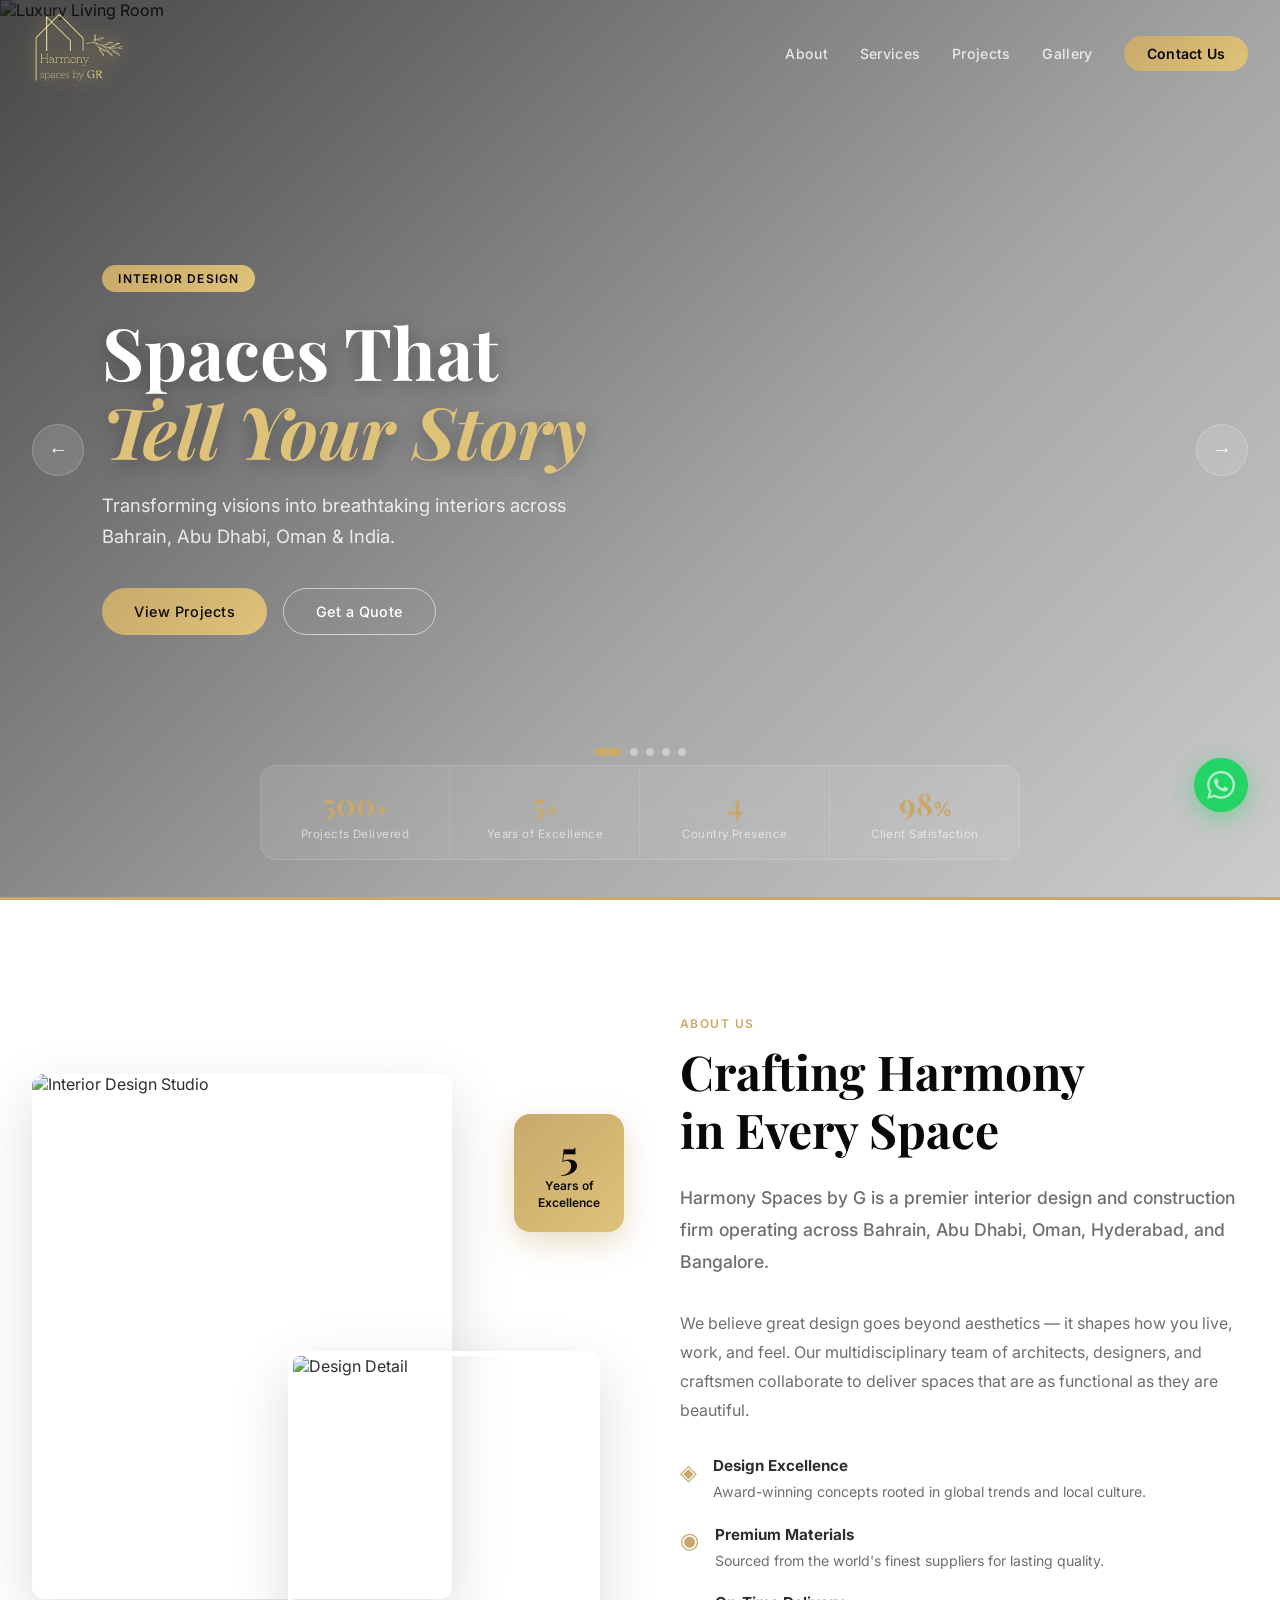
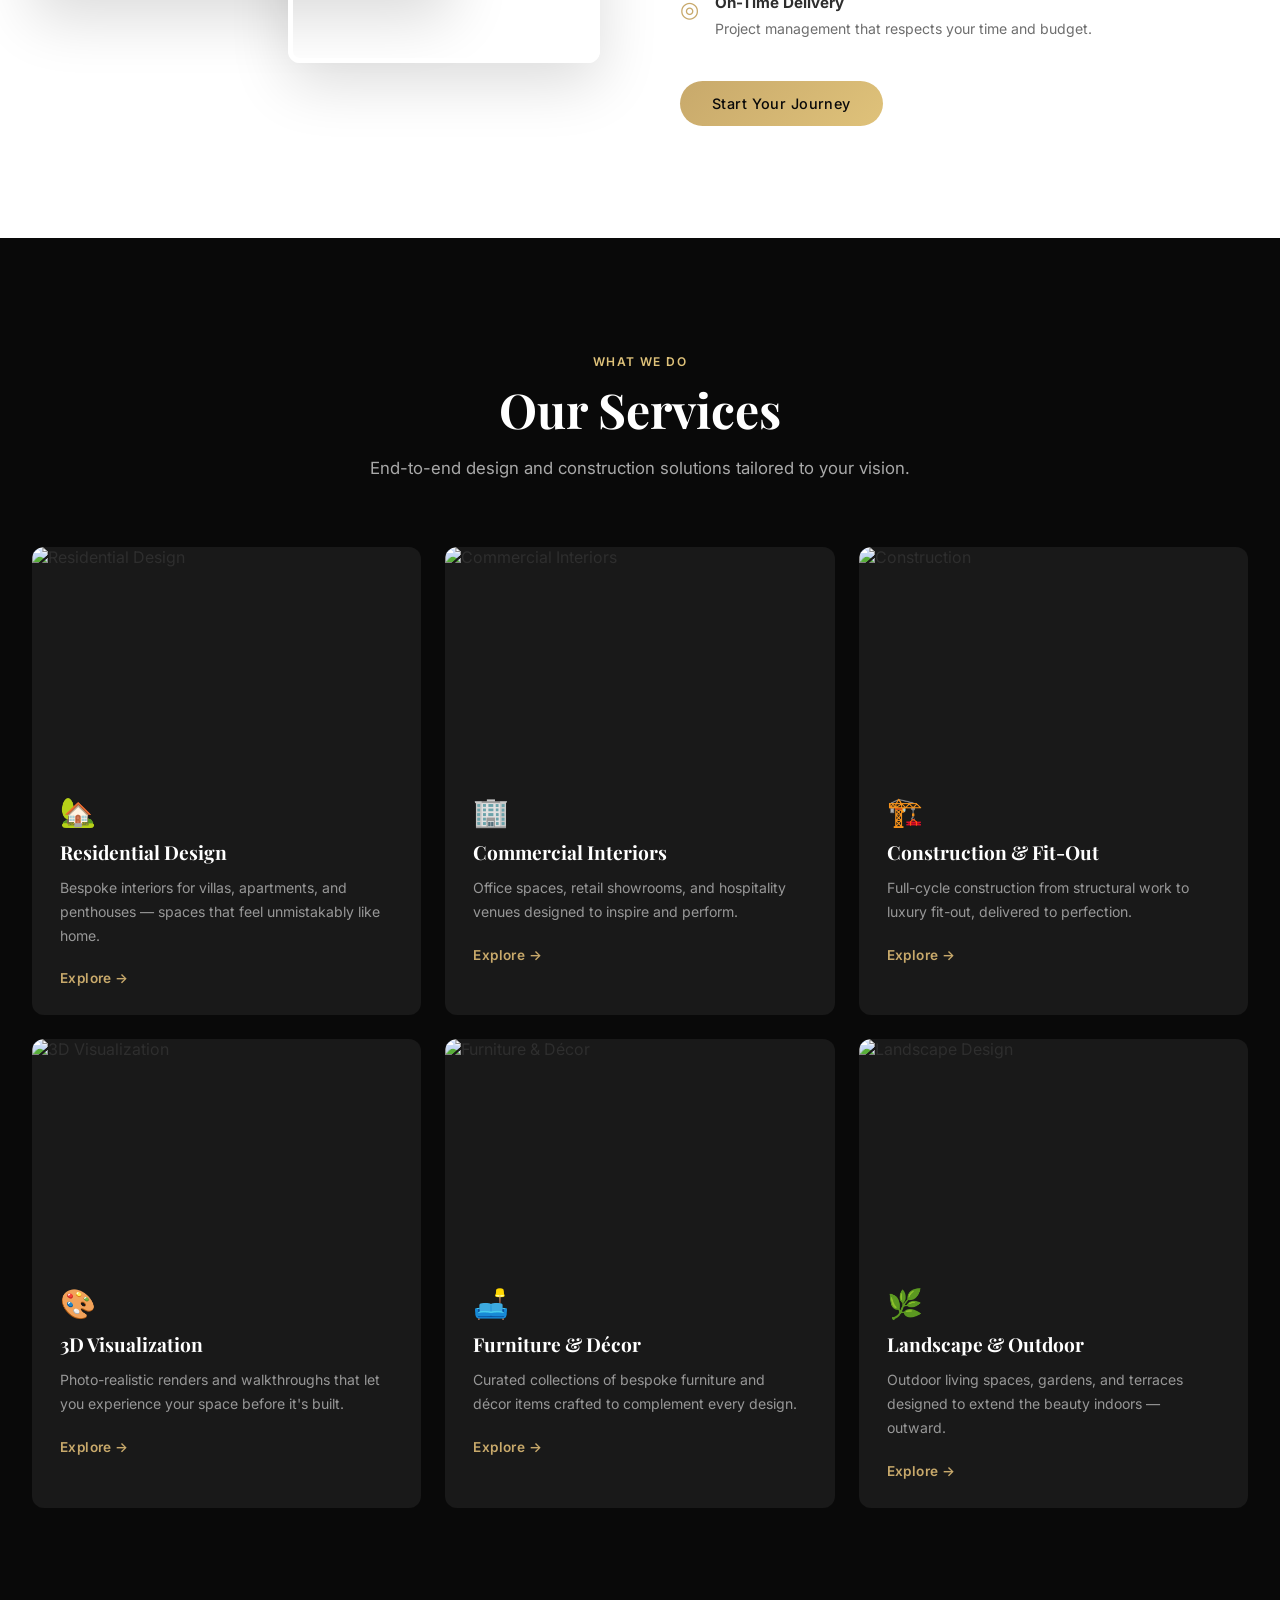
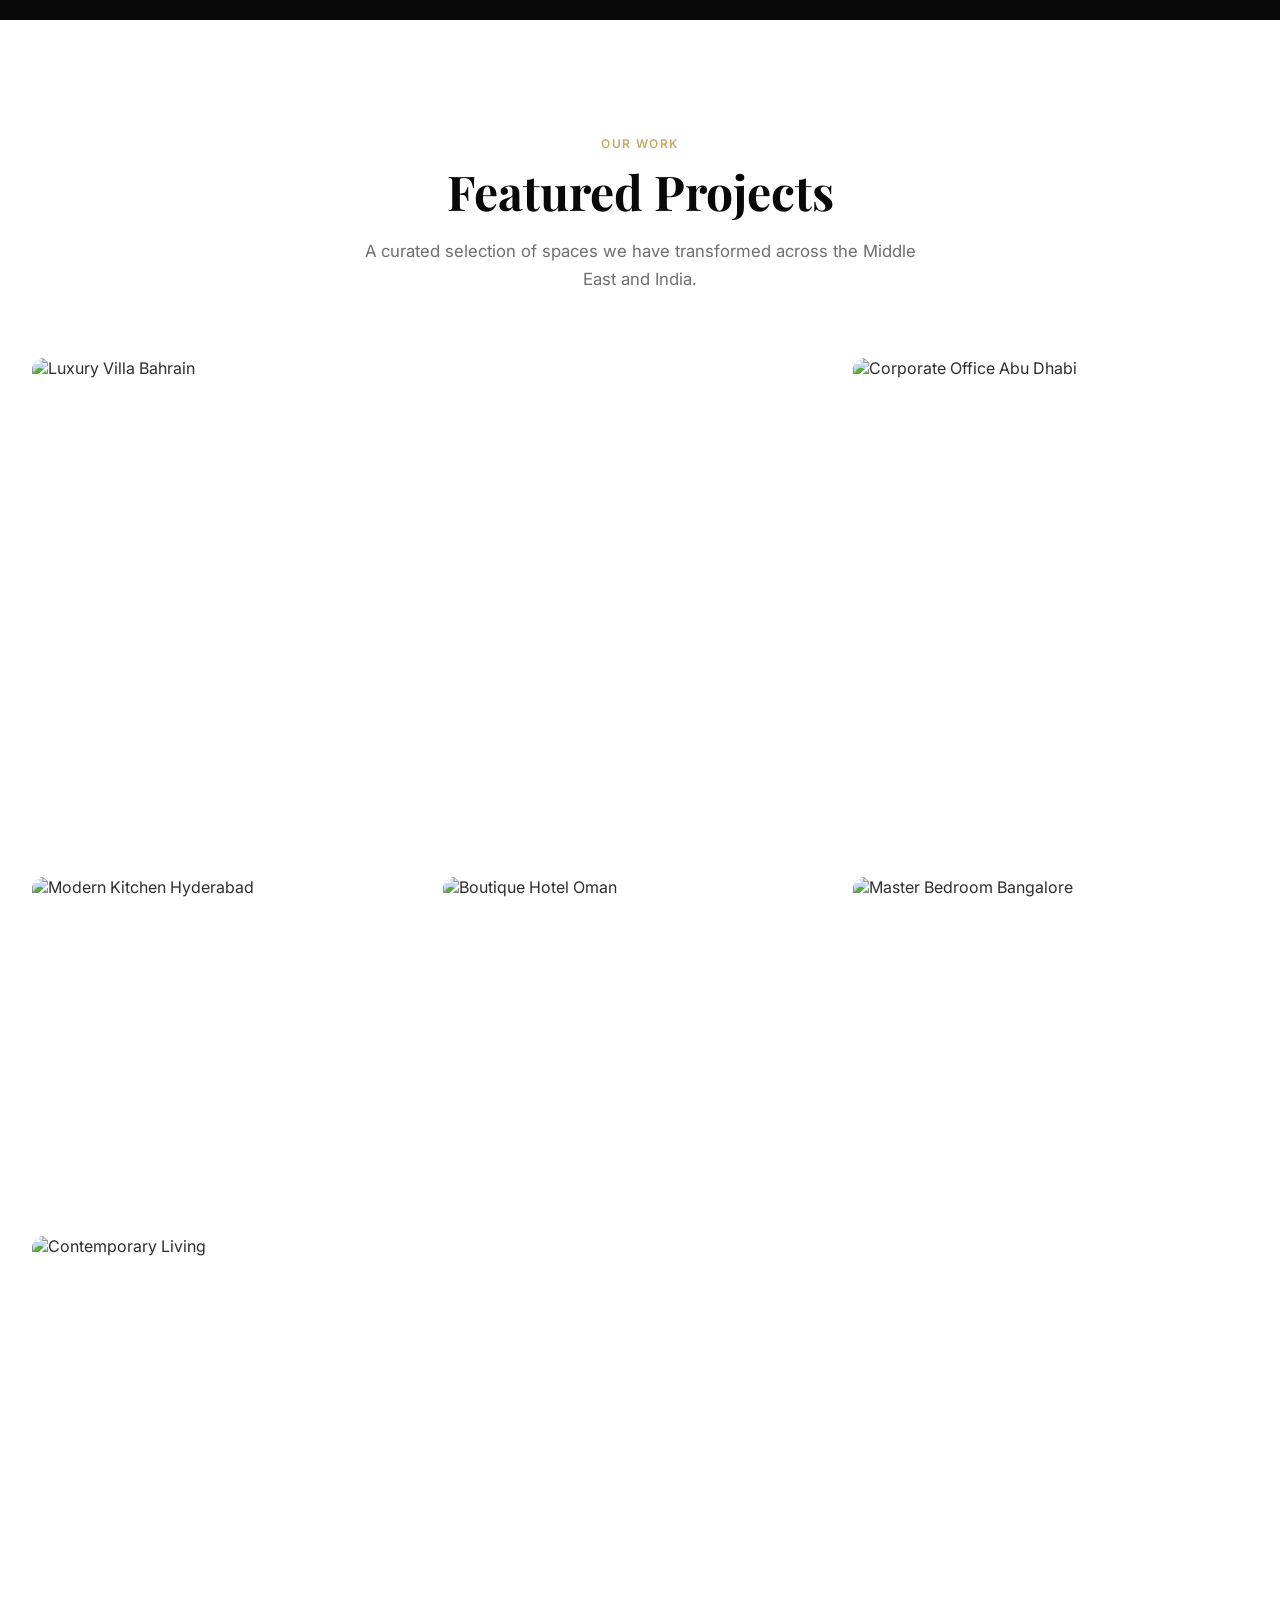
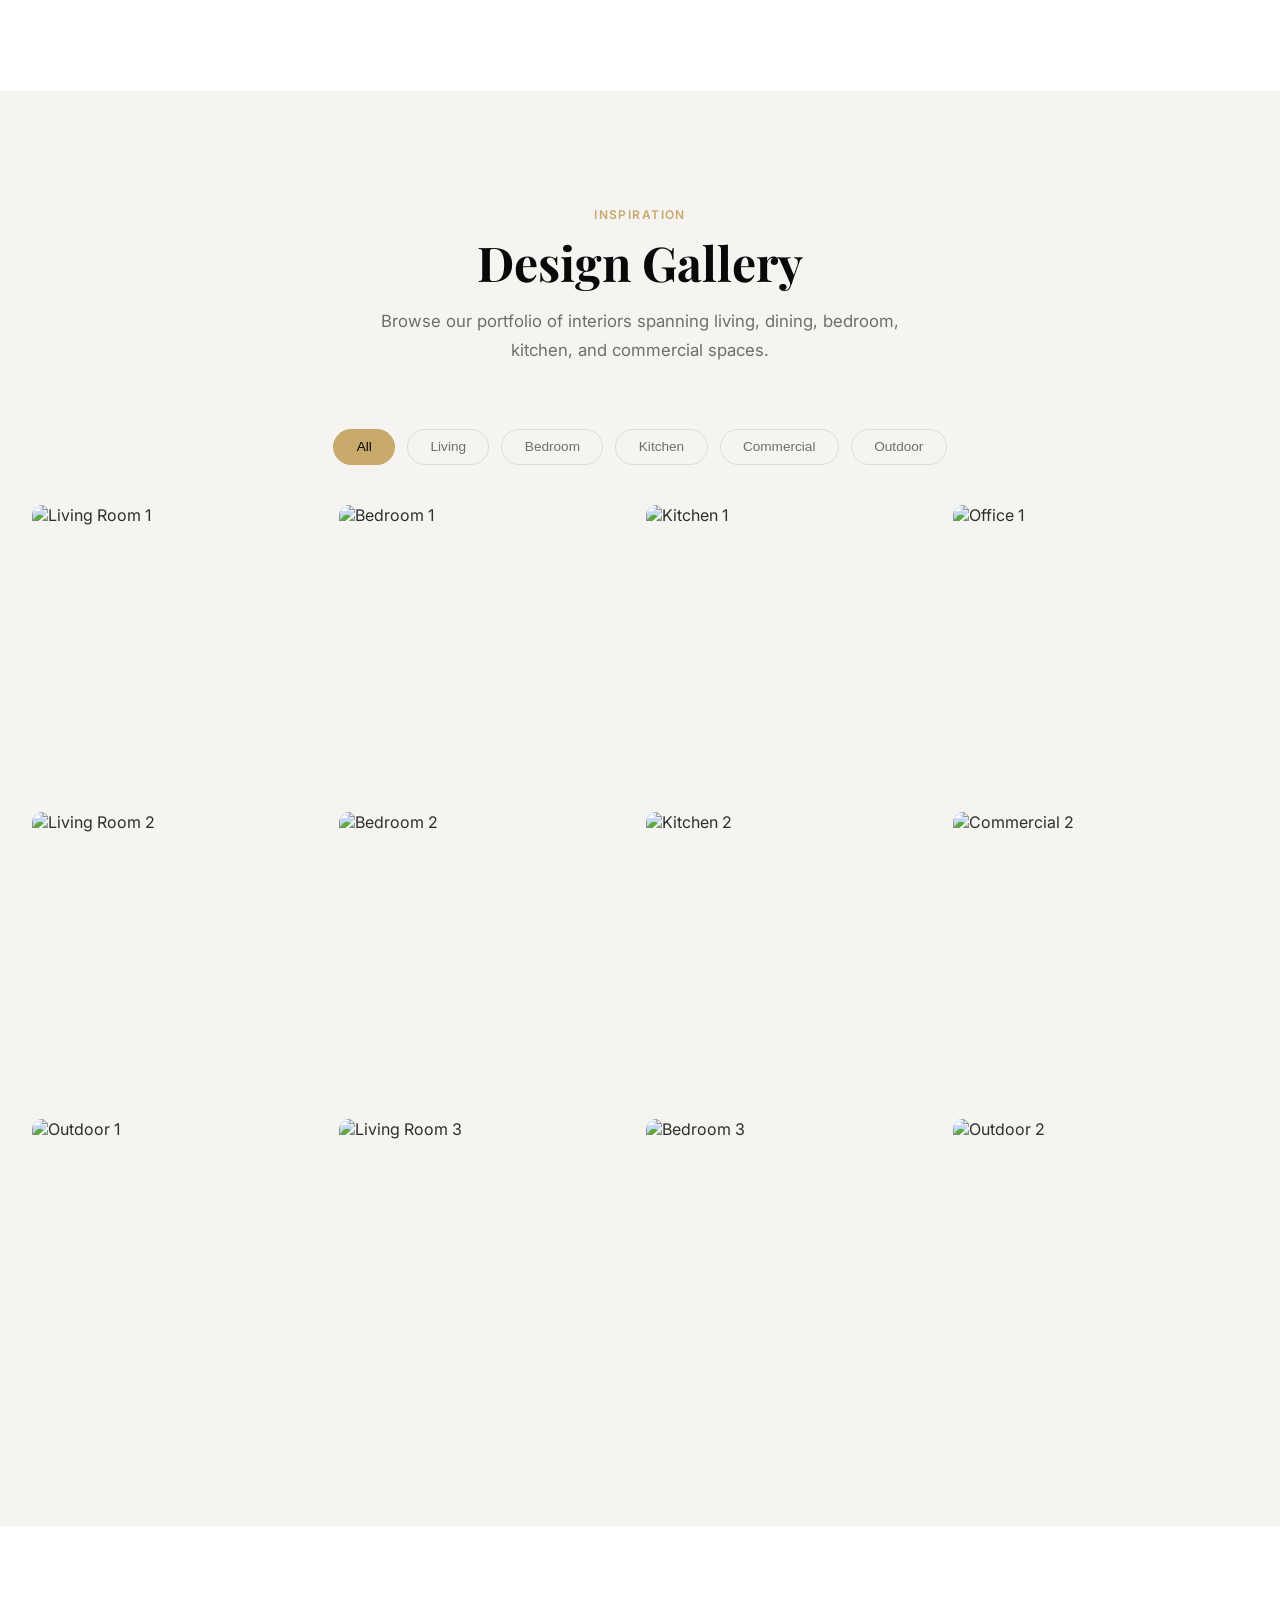
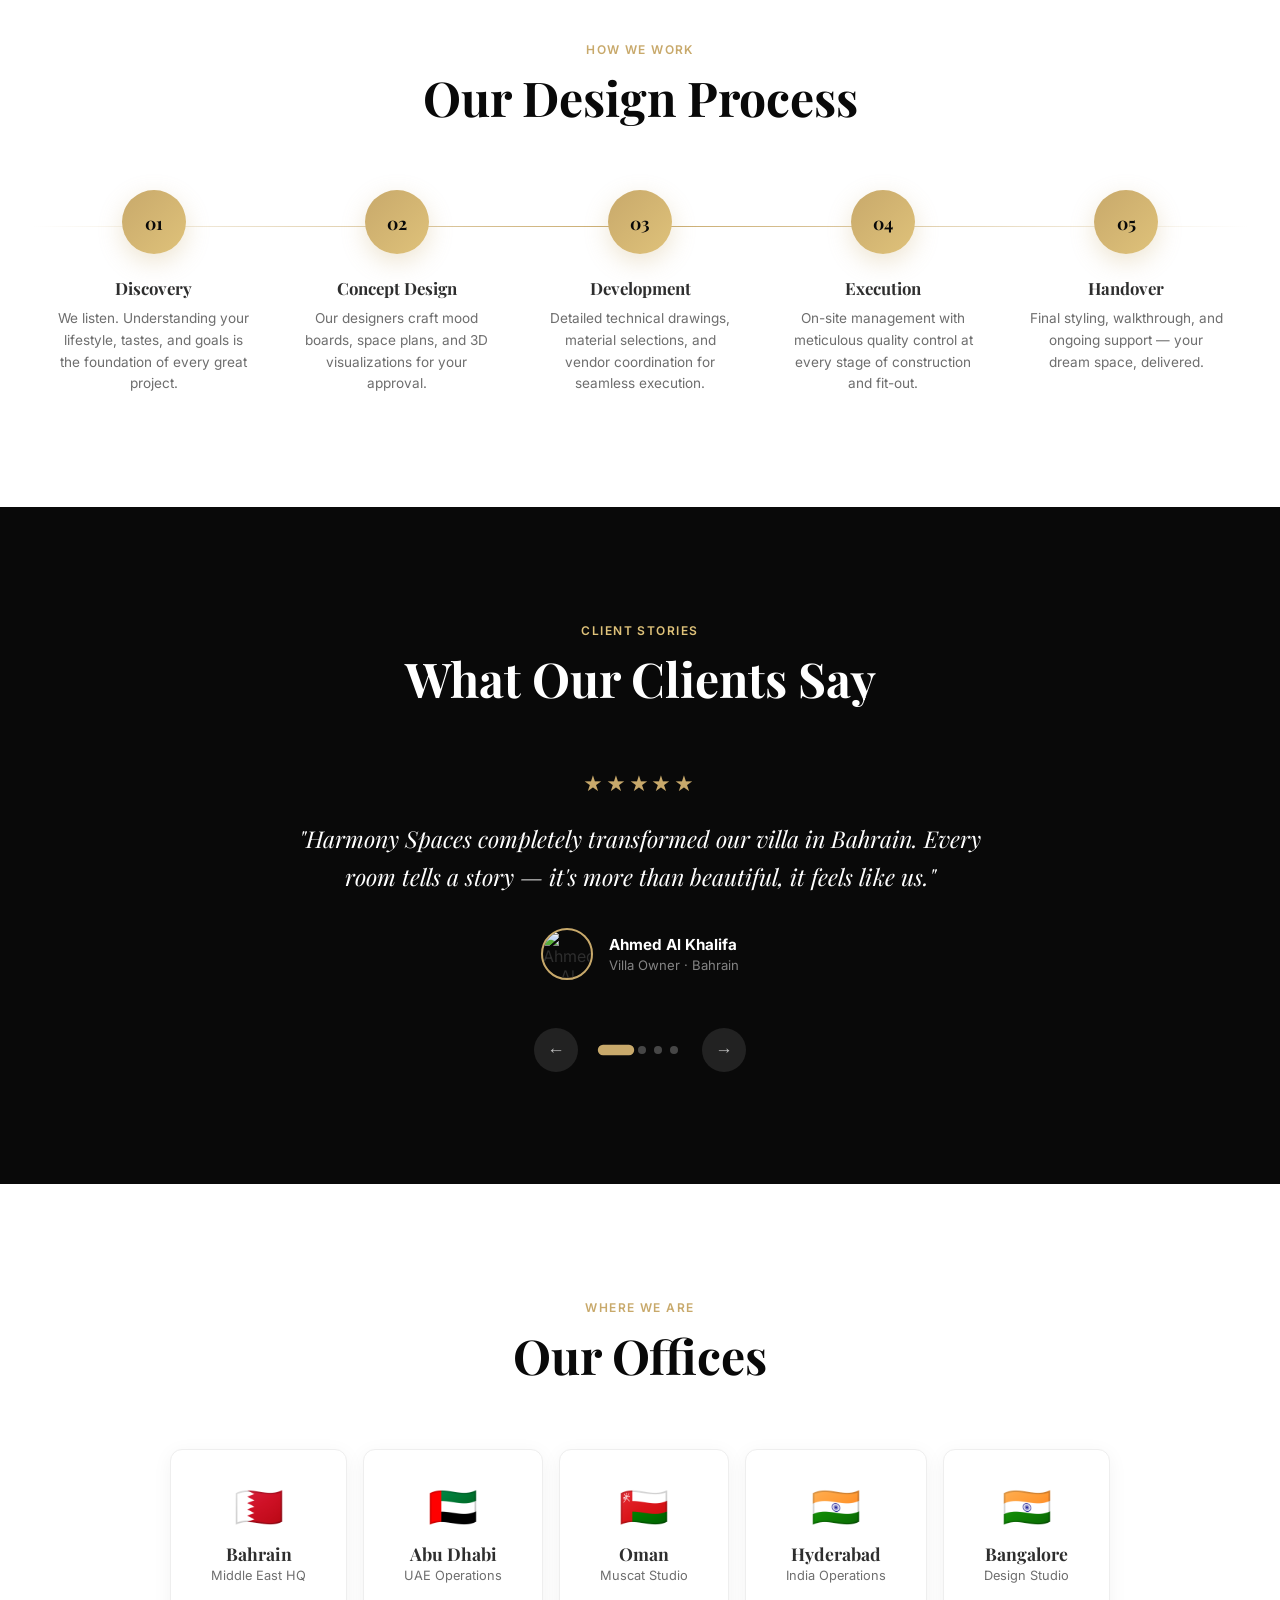
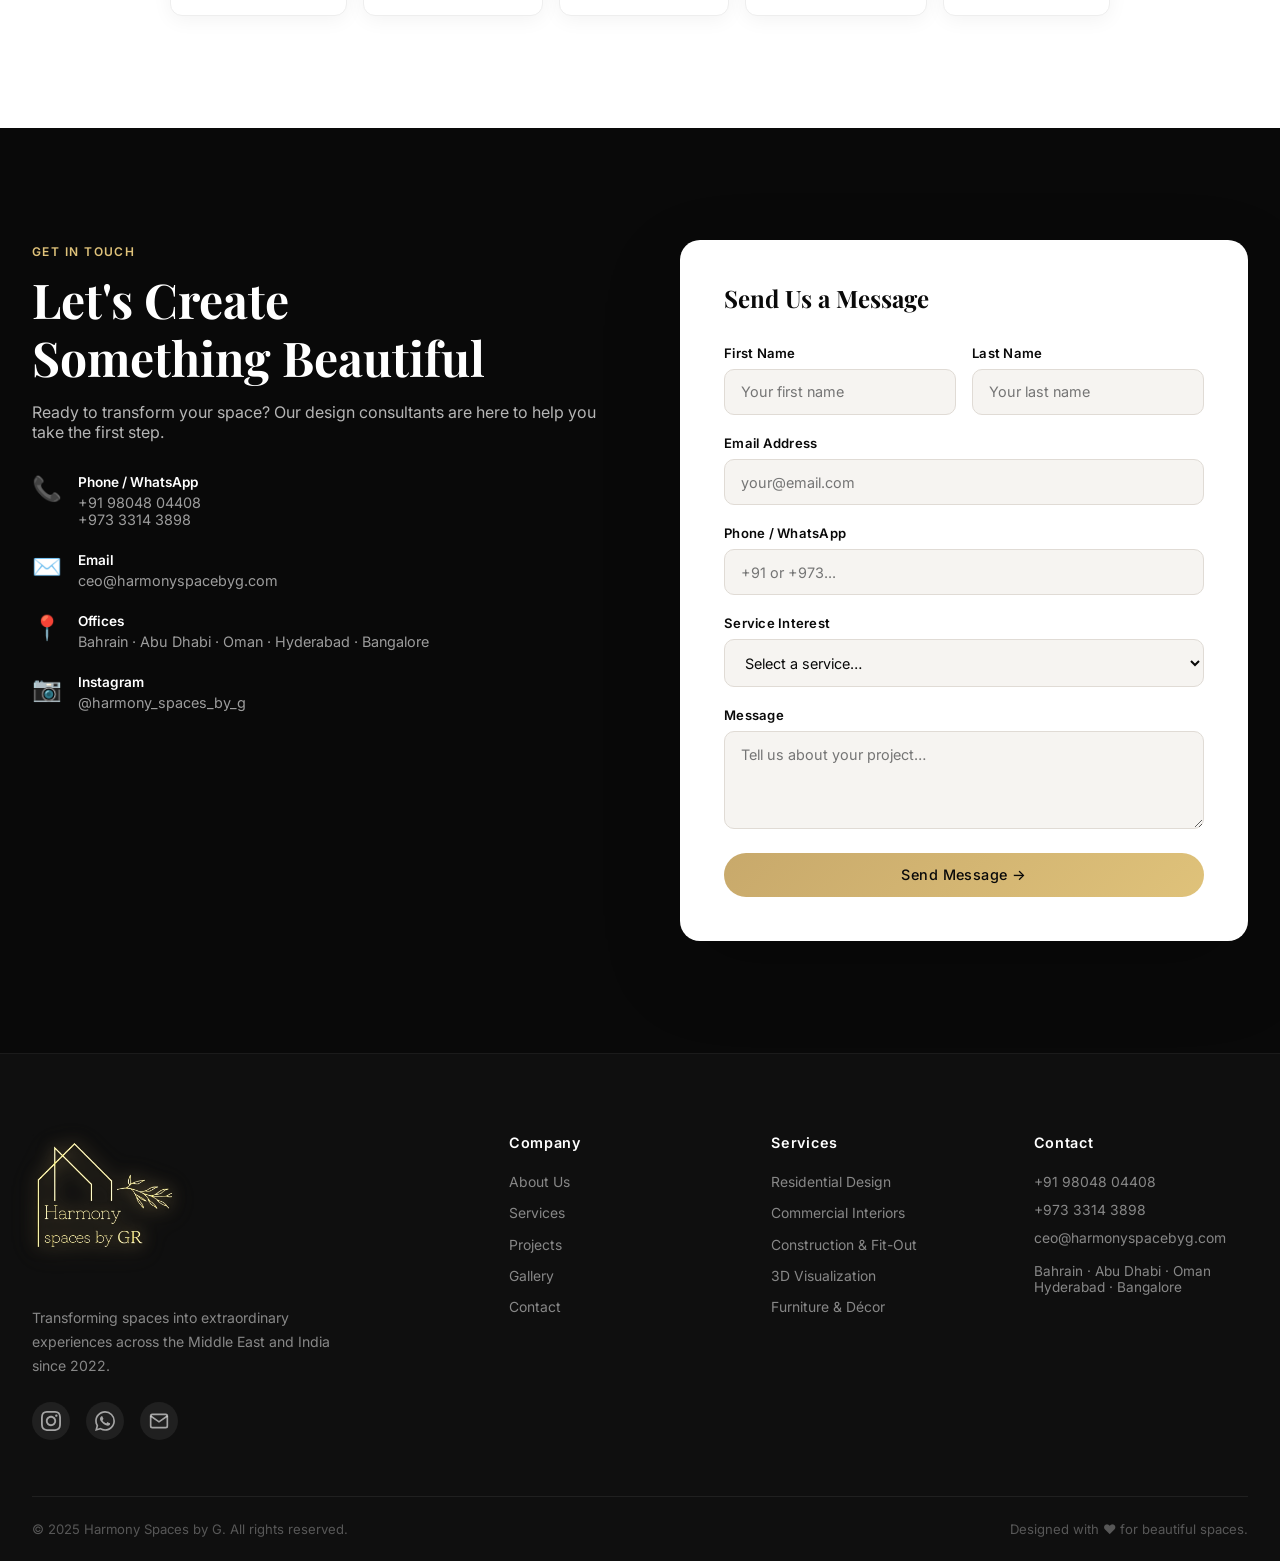
==== index.html @ 171eb40d "Initial release — Harmony Spaces by G website - Multi-page site: index, about, services, projects, g" ====
<!DOCTYPE html>
<html lang="en">
<head>
  <meta charset="UTF-8" />
  <meta name="viewport" content="width=device-width, initial-scale=1.0" />
  <title>Harmony Spaces by G — Interior Design & Construction</title>
  <link rel="icon" type="image/svg+xml" href="favicon.svg" />
  <link rel="preconnect" href="https://fonts.googleapis.com" />
  <link href="https://fonts.googleapis.com/css2?family=Playfair+Display:ital,wght@0,400;0,600;0,700;1,400&family=Inter:wght@300;400;500;600&display=swap" rel="stylesheet" />
  <link rel="stylesheet" href="style.css" />
</head>
<body>

  <!-- ── NAVIGATION ── -->
  <nav id="navbar">
    <div class="nav-inner">
      <a href="index.html" class="logo">
        <img src="logo1_nobg.png" alt="Harmony Spaces by G" class="logo-img" onerror="this.style.display='none';this.nextElementSibling.style.display='flex'" />
        <span class="logo-fallback" style="display:none">
          <span class="logo-mark">H</span>
          <div class="logo-text">
            <span class="logo-main">Harmony Spaces</span>
            <span class="logo-sub">by G</span>
          </div>
        </span>
      </a>
      <ul class="nav-links">
        <li><a href="about.html">About</a></li>
        <li><a href="services.html">Services</a></li>
        <li><a href="projects.html">Projects</a></li>
        <li><a href="gallery.html">Gallery</a></li>
        <li><a href="contact.html" class="nav-cta">Contact Us</a></li>
      </ul>
      <button class="hamburger" id="hamburger" aria-label="Menu">
        <span></span><span></span><span></span>
      </button>
    </div>
    <div class="mobile-menu" id="mobileMenu">
      <a href="about.html">About</a>
      <a href="services.html">Services</a>
      <a href="projects.html">Projects</a>
      <a href="gallery.html">Gallery</a>
      <a href="contact.html">Contact Us</a>
    </div>
  </nav>

  <!-- ── HERO CAROUSEL ── -->
  <section id="hero">
    <div class="carousel" id="carousel">
      <div class="carousel-track" id="carouselTrack">

        <div class="slide active">
          <img src="https://images.unsplash.com/photo-1618221195710-dd6b41faaea6?w=1600&q=80&fit=crop" alt="Luxury Living Room" loading="eager" />
          <div class="slide-overlay"></div>
          <div class="slide-content">
            <span class="slide-tag">Interior Design</span>
            <h1>Spaces That<br /><em>Tell Your Story</em></h1>
            <p>Transforming visions into breathtaking interiors across Bahrain, Abu Dhabi, Oman & India.</p>
            <div class="slide-actions">
              <a href="#projects" class="btn btn-primary">View Projects</a>
              <a href="#contact" class="btn btn-ghost">Get a Quote</a>
            </div>
          </div>
        </div>

        <div class="slide">
          <img src="https://images.unsplash.com/photo-1616486338812-3dadae4b4ace?w=1600&q=80&fit=crop" alt="Modern Kitchen" loading="lazy" />
          <div class="slide-overlay"></div>
          <div class="slide-content">
            <span class="slide-tag">Construction</span>
            <h1>Built With<br /><em>Precision & Soul</em></h1>
            <p>End-to-end construction services that marry aesthetics with structural excellence.</p>
            <div class="slide-actions">
              <a href="#services" class="btn btn-primary">Our Services</a>
              <a href="#contact" class="btn btn-ghost">Talk to Us</a>
            </div>
          </div>
        </div>

        <div class="slide">
          <img src="https://images.unsplash.com/photo-1586023492125-27b2c045efd7?w=1600&q=80&fit=crop" alt="Elegant Bedroom" loading="lazy" />
          <div class="slide-overlay"></div>
          <div class="slide-content">
            <span class="slide-tag">Luxury Living</span>
            <h1>Elegance<br /><em>Redefined</em></h1>
            <p>Luxury interiors crafted to reflect your personality, lifestyle, and aspirations.</p>
            <div class="slide-actions">
              <a href="#gallery" class="btn btn-primary">View Gallery</a>
              <a href="#contact" class="btn btn-ghost">Start a Project</a>
            </div>
          </div>
        </div>

        <div class="slide">
          <img src="https://images.unsplash.com/photo-1600210492486-724fe5c67fb0?w=1600&q=80&fit=crop" alt="Contemporary Office" loading="lazy" />
          <div class="slide-overlay"></div>
          <div class="slide-content">
            <span class="slide-tag">Commercial Spaces</span>
            <h1>Work Spaces<br /><em>That Inspire</em></h1>
            <p>Commercial interiors designed for productivity, brand identity, and lasting impressions.</p>
            <div class="slide-actions">
              <a href="#projects" class="btn btn-primary">See Our Work</a>
              <a href="#contact" class="btn btn-ghost">Enquire Now</a>
            </div>
          </div>
        </div>

        <div class="slide">
          <img src="https://images.unsplash.com/photo-1556909114-f6e7ad7d3136?w=1600&q=80&fit=crop" alt="Modern Bathroom" loading="lazy" />
          <div class="slide-overlay"></div>
          <div class="slide-content">
            <span class="slide-tag">Bespoke Design</span>
            <h1>Every Detail<br /><em>Matters</em></h1>
            <p>From concept to completion — we sweat the small stuff so every space is extraordinary.</p>
            <div class="slide-actions">
              <a href="#about" class="btn btn-primary">About Us</a>
              <a href="#contact" class="btn btn-ghost">Book a Consult</a>
            </div>
          </div>
        </div>

      </div>

      <!-- Controls -->
      <button class="carousel-btn prev" id="prevBtn" aria-label="Previous">&#8592;</button>
      <button class="carousel-btn next" id="nextBtn" aria-label="Next">&#8594;</button>

      <!-- Dots -->
      <div class="carousel-dots" id="carouselDots"></div>

      <!-- Progress bar -->
      <div class="carousel-progress"><div class="progress-fill" id="progressFill"></div></div>
    </div>

    <!-- Floating stats -->
    <div class="hero-stats">
      <div class="stat-card">
        <span class="stat-num" data-target="500">0</span><span class="stat-plus">+</span>
        <span class="stat-label">Projects Delivered</span>
      </div>
      <div class="stat-card">
        <span class="stat-num" data-target="5">0</span><span class="stat-plus">+</span>
        <span class="stat-label">Years of Excellence</span>
      </div>
      <div class="stat-card">
        <span class="stat-num" data-target="4">0</span><span class="stat-plus"></span>
        <span class="stat-label">Country Presence</span>
      </div>
      <div class="stat-card">
        <span class="stat-num" data-target="98">0</span><span class="stat-plus">%</span>
        <span class="stat-label">Client Satisfaction</span>
      </div>
    </div>
  </section>

  <!-- ── ABOUT ── -->
  <section id="about" class="section">
    <div class="container">
      <div class="about-grid">
        <div class="about-images">
          <div class="about-img-main tilt-card">
            <img src="https://images.unsplash.com/photo-1600607687939-ce8a6c25118c?w=800&q=80&fit=crop" alt="Interior Design Studio" loading="lazy" />
          </div>
          <div class="about-img-float tilt-card">
            <img src="https://images.unsplash.com/photo-1631679706909-1844bbd07221?w=600&q=80&fit=crop" alt="Design Detail" loading="lazy" />
          </div>
          <div class="about-badge">
            <span class="badge-num">5</span>
            <span class="badge-text">Years of<br/>Excellence</span>
          </div>
        </div>
        <div class="about-content reveal">
          <span class="section-tag">About Us</span>
          <h2 class="section-title">Crafting Harmony<br />in Every Space</h2>
          <p class="about-lead">Harmony Spaces by G is a premier interior design and construction firm operating across Bahrain, Abu Dhabi, Oman, Hyderabad, and Bangalore.</p>
          <p>We believe great design goes beyond aesthetics — it shapes how you live, work, and feel. Our multidisciplinary team of architects, designers, and craftsmen collaborate to deliver spaces that are as functional as they are beautiful.</p>
          <div class="about-pillars">
            <div class="pillar">
              <div class="pillar-icon">◈</div>
              <div>
                <strong>Design Excellence</strong>
                <p>Award-winning concepts rooted in global trends and local culture.</p>
              </div>
            </div>
            <div class="pillar">
              <div class="pillar-icon">◉</div>
              <div>
                <strong>Premium Materials</strong>
                <p>Sourced from the world's finest suppliers for lasting quality.</p>
              </div>
            </div>
            <div class="pillar">
              <div class="pillar-icon">◎</div>
              <div>
                <strong>On-Time Delivery</strong>
                <p>Project management that respects your time and budget.</p>
              </div>
            </div>
          </div>
          <a href="contact.html" class="btn btn-primary">Start Your Journey</a>
        </div>
      </div>
    </div>
  </section>

  <!-- ── SERVICES ── -->
  <section id="services" class="section section-dark">
    <div class="container">
      <div class="section-header reveal">
        <span class="section-tag light">What We Do</span>
        <h2 class="section-title light">Our Services</h2>
        <p class="section-sub light">End-to-end design and construction solutions tailored to your vision.</p>
      </div>
      <div class="services-grid">
        <div class="service-card reveal" style="--delay:0.1s">
          <div class="service-img">
            <img src="https://images.unsplash.com/photo-1600210492486-724fe5c67fb0?w=600&q=80&fit=crop" alt="Residential Design" loading="lazy" />
          </div>
          <div class="service-body">
            <div class="service-icon">🏡</div>
            <h3>Residential Design</h3>
            <p>Bespoke interiors for villas, apartments, and penthouses — spaces that feel unmistakably like home.</p>
            <a href="services.html" class="service-link">Explore →</a>
          </div>
        </div>
        <div class="service-card reveal" style="--delay:0.2s">
          <div class="service-img">
            <img src="https://images.unsplash.com/photo-1497366216548-37526070297c?w=600&q=80&fit=crop" alt="Commercial Interiors" loading="lazy" />
          </div>
          <div class="service-body">
            <div class="service-icon">🏢</div>
            <h3>Commercial Interiors</h3>
            <p>Office spaces, retail showrooms, and hospitality venues designed to inspire and perform.</p>
            <a href="services.html" class="service-link">Explore →</a>
          </div>
        </div>
        <div class="service-card reveal" style="--delay:0.3s">
          <div class="service-img">
            <img src="https://images.unsplash.com/photo-1503387762-592deb58ef4e?w=600&q=80&fit=crop" alt="Construction" loading="lazy" />
          </div>
          <div class="service-body">
            <div class="service-icon">🏗️</div>
            <h3>Construction & Fit-Out</h3>
            <p>Full-cycle construction from structural work to luxury fit-out, delivered to perfection.</p>
            <a href="services.html" class="service-link">Explore →</a>
          </div>
        </div>
        <div class="service-card reveal" style="--delay:0.4s">
          <div class="service-img">
            <img src="https://images.unsplash.com/photo-1616137466211-f939a420be84?w=600&q=80&fit=crop" alt="3D Visualization" loading="lazy" />
          </div>
          <div class="service-body">
            <div class="service-icon">🎨</div>
            <h3>3D Visualization</h3>
            <p>Photo-realistic renders and walkthroughs that let you experience your space before it's built.</p>
            <a href="services.html" class="service-link">Explore →</a>
          </div>
        </div>
        <div class="service-card reveal" style="--delay:0.5s">
          <div class="service-img">
            <img src="https://images.unsplash.com/photo-1555041469-a586c61ea9bc?w=600&q=80&fit=crop" alt="Furniture & Décor" loading="lazy" />
          </div>
          <div class="service-body">
            <div class="service-icon">🛋️</div>
            <h3>Furniture & Décor</h3>
            <p>Curated collections of bespoke furniture and décor items crafted to complement every design.</p>
            <a href="services.html" class="service-link">Explore →</a>
          </div>
        </div>
        <div class="service-card reveal" style="--delay:0.6s">
          <div class="service-img">
            <img src="https://images.unsplash.com/photo-1416879595882-3373a0480b5b?w=600&q=80&fit=crop" alt="Landscape Design" loading="lazy" />
          </div>
          <div class="service-body">
            <div class="service-icon">🌿</div>
            <h3>Landscape & Outdoor</h3>
            <p>Outdoor living spaces, gardens, and terraces designed to extend the beauty indoors — outward.</p>
            <a href="services.html" class="service-link">Explore →</a>
          </div>
        </div>
      </div>
    </div>
  </section>

  <!-- ── FEATURED PROJECTS ── -->
  <section id="projects" class="section">
    <div class="container">
      <div class="section-header reveal">
        <span class="section-tag">Our Work</span>
        <h2 class="section-title">Featured Projects</h2>
        <p class="section-sub">A curated selection of spaces we have transformed across the Middle East and India.</p>
      </div>
      <div class="projects-masonry">
        <div class="project-item large reveal tilt-card">
          <img src="https://images.unsplash.com/photo-1618221195710-dd6b41faaea6?w=900&q=80&fit=crop" alt="Luxury Villa Bahrain" loading="lazy" />
          <div class="project-overlay">
            <span class="project-cat">Residential · Bahrain</span>
            <h3>Al Seef Luxury Villa</h3>
            <p>5-bedroom waterfront villa with curated contemporary interiors.</p>
          </div>
        </div>
        <div class="project-item reveal tilt-card" style="--delay:0.15s">
          <img src="https://images.unsplash.com/photo-1497366216548-37526070297c?w=700&q=80&fit=crop" alt="Corporate Office Abu Dhabi" loading="lazy" />
          <div class="project-overlay">
            <span class="project-cat">Commercial · Abu Dhabi</span>
            <h3>Tech Hub Office</h3>
            <p>Open-plan headquarters for a fintech company.</p>
          </div>
        </div>
        <div class="project-item reveal tilt-card" style="--delay:0.25s">
          <img src="https://images.unsplash.com/photo-1616486338812-3dadae4b4ace?w=700&q=80&fit=crop" alt="Modern Kitchen Hyderabad" loading="lazy" />
          <div class="project-overlay">
            <span class="project-cat">Residential · Hyderabad</span>
            <h3>Banjara Hills Penthouse</h3>
            <p>Penthouse kitchen and dining overhaul.</p>
          </div>
        </div>
        <div class="project-item reveal tilt-card" style="--delay:0.1s">
          <img src="https://images.unsplash.com/photo-1631679706909-1844bbd07221?w=700&q=80&fit=crop" alt="Boutique Hotel Oman" loading="lazy" />
          <div class="project-overlay">
            <span class="project-cat">Hospitality · Oman</span>
            <h3>Muscat Boutique Hotel</h3>
            <p>Full fit-out for a 40-room luxury boutique hotel.</p>
          </div>
        </div>
        <div class="project-item tall reveal tilt-card" style="--delay:0.2s">
          <img src="https://images.unsplash.com/photo-1586023492125-27b2c045efd7?w=700&q=80&fit=crop" alt="Master Bedroom Bangalore" loading="lazy" />
          <div class="project-overlay">
            <span class="project-cat">Residential · Bangalore</span>
            <h3>Whitefield Master Suite</h3>
            <p>Tranquil master bedroom sanctuary with custom wardrobe.</p>
          </div>
        </div>
        <div class="project-item reveal tilt-card" style="--delay:0.3s">
          <img src="https://images.unsplash.com/photo-1600210492486-724fe5c67fb0?w=700&q=80&fit=crop" alt="Contemporary Living" loading="lazy" />
          <div class="project-overlay">
            <span class="project-cat">Residential · Abu Dhabi</span>
            <h3>Saadiyat Island Villa</h3>
            <p>Minimalist living spaces inspired by sea and sand.</p>
          </div>
        </div>
      </div>
    </div>
  </section>

  <!-- ── GALLERY ── -->
  <section id="gallery" class="section section-light">
    <div class="container">
      <div class="section-header reveal">
        <span class="section-tag">Inspiration</span>
        <h2 class="section-title">Design Gallery</h2>
        <p class="section-sub">Browse our portfolio of interiors spanning living, dining, bedroom, kitchen, and commercial spaces.</p>
      </div>

      <!-- Filter tabs -->
      <div class="gallery-filters reveal">
        <button class="filter-btn active" data-filter="all">All</button>
        <button class="filter-btn" data-filter="living">Living</button>
        <button class="filter-btn" data-filter="bedroom">Bedroom</button>
        <button class="filter-btn" data-filter="kitchen">Kitchen</button>
        <button class="filter-btn" data-filter="commercial">Commercial</button>
        <button class="filter-btn" data-filter="outdoor">Outdoor</button>
      </div>

      <div class="gallery-grid" id="galleryGrid">
        <div class="gallery-item" data-cat="living">
          <img src="https://images.unsplash.com/photo-1618221195710-dd6b41faaea6?w=600&q=80&fit=crop" alt="Living Room 1" loading="lazy" />
          <div class="gallery-hover"><span>Living Room · Bahrain</span></div>
        </div>
        <div class="gallery-item" data-cat="bedroom">
          <img src="https://images.unsplash.com/photo-1586023492125-27b2c045efd7?w=600&q=80&fit=crop" alt="Bedroom 1" loading="lazy" />
          <div class="gallery-hover"><span>Master Bedroom · Bangalore</span></div>
        </div>
        <div class="gallery-item" data-cat="kitchen">
          <img src="https://images.unsplash.com/photo-1616486338812-3dadae4b4ace?w=600&q=80&fit=crop" alt="Kitchen 1" loading="lazy" />
          <div class="gallery-hover"><span>Modern Kitchen · Hyderabad</span></div>
        </div>
        <div class="gallery-item" data-cat="commercial">
          <img src="https://images.unsplash.com/photo-1497366216548-37526070297c?w=600&q=80&fit=crop" alt="Office 1" loading="lazy" />
          <div class="gallery-hover"><span>Corporate Office · Abu Dhabi</span></div>
        </div>
        <div class="gallery-item" data-cat="living">
          <img src="https://images.unsplash.com/photo-1600210492486-724fe5c67fb0?w=600&q=80&fit=crop" alt="Living Room 2" loading="lazy" />
          <div class="gallery-hover"><span>Contemporary Living · Oman</span></div>
        </div>
        <div class="gallery-item" data-cat="bedroom">
          <img src="https://images.unsplash.com/photo-1631679706909-1844bbd07221?w=600&q=80&fit=crop" alt="Bedroom 2" loading="lazy" />
          <div class="gallery-hover"><span>Suite Bedroom · Oman</span></div>
        </div>
        <div class="gallery-item" data-cat="kitchen">
          <img src="https://images.unsplash.com/photo-1556909114-f6e7ad7d3136?w=600&q=80&fit=crop" alt="Kitchen 2" loading="lazy" />
          <div class="gallery-hover"><span>Island Kitchen · Bahrain</span></div>
        </div>
        <div class="gallery-item" data-cat="commercial">
          <img src="https://images.unsplash.com/photo-1503387762-592deb58ef4e?w=600&q=80&fit=crop" alt="Commercial 2" loading="lazy" />
          <div class="gallery-hover"><span>Retail Space · Bangalore</span></div>
        </div>
        <div class="gallery-item" data-cat="outdoor">
          <img src="https://images.unsplash.com/photo-1416879595882-3373a0480b5b?w=600&q=80&fit=crop" alt="Outdoor 1" loading="lazy" />
          <div class="gallery-hover"><span>Garden Terrace · Abu Dhabi</span></div>
        </div>
        <div class="gallery-item" data-cat="living">
          <img src="https://images.unsplash.com/photo-1600607687939-ce8a6c25118c?w=600&q=80&fit=crop" alt="Living Room 3" loading="lazy" />
          <div class="gallery-hover"><span>Open Plan Living · Hyderabad</span></div>
        </div>
        <div class="gallery-item" data-cat="bedroom">
          <img src="https://images.unsplash.com/photo-1616137466211-f939a420be84?w=600&q=80&fit=crop" alt="Bedroom 3" loading="lazy" />
          <div class="gallery-hover"><span>Minimalist Bedroom · Abu Dhabi</span></div>
        </div>
        <div class="gallery-item" data-cat="outdoor">
          <img src="https://images.unsplash.com/photo-1555041469-a586c61ea9bc?w=600&q=80&fit=crop" alt="Outdoor 2" loading="lazy" />
          <div class="gallery-hover"><span>Poolside Lounge · Bahrain</span></div>
        </div>
      </div>
    </div>
  </section>

  <!-- ── LIGHTBOX ── -->
  <div class="lightbox" id="lightbox">
    <button class="lightbox-close" id="lightboxClose">✕</button>
    <button class="lightbox-prev" id="lightboxPrev">&#8592;</button>
    <button class="lightbox-next" id="lightboxNext">&#8594;</button>
    <div class="lightbox-img-wrap">
      <img id="lightboxImg" src="" alt="" />
      <div class="lightbox-caption" id="lightboxCaption"></div>
    </div>
  </div>

  <!-- ── PROCESS ── -->
  <section id="process" class="section">
    <div class="container">
      <div class="section-header reveal">
        <span class="section-tag">How We Work</span>
        <h2 class="section-title">Our Design Process</h2>
      </div>
      <div class="process-steps">
        <div class="step reveal" style="--delay:0s">
          <div class="step-num">01</div>
          <div class="step-line"></div>
          <div class="step-body">
            <h3>Discovery</h3>
            <p>We listen. Understanding your lifestyle, tastes, and goals is the foundation of every great project.</p>
          </div>
        </div>
        <div class="step reveal" style="--delay:0.1s">
          <div class="step-num">02</div>
          <div class="step-line"></div>
          <div class="step-body">
            <h3>Concept Design</h3>
            <p>Our designers craft mood boards, space plans, and 3D visualizations for your approval.</p>
          </div>
        </div>
        <div class="step reveal" style="--delay:0.2s">
          <div class="step-num">03</div>
          <div class="step-line"></div>
          <div class="step-body">
            <h3>Development</h3>
            <p>Detailed technical drawings, material selections, and vendor coordination for seamless execution.</p>
          </div>
        </div>
        <div class="step reveal" style="--delay:0.3s">
          <div class="step-num">04</div>
          <div class="step-line"></div>
          <div class="step-body">
            <h3>Execution</h3>
            <p>On-site management with meticulous quality control at every stage of construction and fit-out.</p>
          </div>
        </div>
        <div class="step reveal" style="--delay:0.4s">
          <div class="step-num">05</div>
          <div class="step-line"></div>
          <div class="step-body">
            <h3>Handover</h3>
            <p>Final styling, walkthrough, and ongoing support — your dream space, delivered.</p>
          </div>
        </div>
      </div>
    </div>
  </section>

  <!-- ── TESTIMONIALS ── -->
  <section id="testimonials" class="section section-dark">
    <div class="container">
      <div class="section-header reveal">
        <span class="section-tag light">Client Stories</span>
        <h2 class="section-title light">What Our Clients Say</h2>
      </div>
      <div class="testimonials-slider" id="testimonialSlider">
        <div class="testimonial-track" id="testimonialTrack">
          <div class="testimonial-card">
            <div class="stars">★★★★★</div>
            <blockquote>"Harmony Spaces completely transformed our villa in Bahrain. Every room tells a story — it's more than beautiful, it feels like us."</blockquote>
            <div class="reviewer">
              <img src="https://images.unsplash.com/photo-1500648767791-00dcc994a43e?w=80&q=80&fit=crop&crop=face" alt="Ahmed Al Khalifa" loading="lazy" />
              <div>
                <strong>Ahmed Al Khalifa</strong>
                <span>Villa Owner · Bahrain</span>
              </div>
            </div>
          </div>
          <div class="testimonial-card">
            <div class="stars">★★★★★</div>
            <blockquote>"Our new Abu Dhabi office has become a place our team is proud to come to every day. The design elevated our brand image enormously."</blockquote>
            <div class="reviewer">
              <img src="https://images.unsplash.com/photo-1494790108377-be9c29b29330?w=80&q=80&fit=crop&crop=face" alt="Priya Sharma" loading="lazy" />
              <div>
                <strong>Priya Sharma</strong>
                <span>CEO, FinTech Startup · Abu Dhabi</span>
              </div>
            </div>
          </div>
          <div class="testimonial-card">
            <div class="stars">★★★★★</div>
            <blockquote>"From concept to handover, the team was professional, creative, and on time. Our Hyderabad penthouse exceeded every expectation."</blockquote>
            <div class="reviewer">
              <img src="https://images.unsplash.com/photo-1507003211169-0a1dd7228f2d?w=80&q=80&fit=crop&crop=face" alt="Rajesh Menon" loading="lazy" />
              <div>
                <strong>Rajesh Menon</strong>
                <span>Homeowner · Hyderabad</span>
              </div>
            </div>
          </div>
          <div class="testimonial-card">
            <div class="stars">★★★★★</div>
            <blockquote>"The boutique hotel in Muscat is now our flagship property. Guests constantly compliment the interior — bookings have increased 40%."</blockquote>
            <div class="reviewer">
              <img src="https://images.unsplash.com/photo-1472099645785-5658abf4ff4e?w=80&q=80&fit=crop&crop=face" alt="Khalid Al Rashidi" loading="lazy" />
              <div>
                <strong>Khalid Al Rashidi</strong>
                <span>Hotel Director · Oman</span>
              </div>
            </div>
          </div>
        </div>
        <div class="testimonial-nav">
          <button class="t-btn" id="tPrev">←</button>
          <div class="t-dots" id="tDots"></div>
          <button class="t-btn" id="tNext">→</button>
        </div>
      </div>
    </div>
  </section>

  <!-- ── LOCATIONS ── -->
  <section id="locations" class="section">
    <div class="container">
      <div class="section-header reveal">
        <span class="section-tag">Where We Are</span>
        <h2 class="section-title">Our Offices</h2>
      </div>
      <div class="locations-grid">
        <div class="location-card reveal" style="--delay:0.1s">
          <div class="loc-flag">🇧🇭</div>
          <h3>Bahrain</h3>
          <p>Middle East HQ</p>
        </div>
        <div class="location-card reveal" style="--delay:0.2s">
          <div class="loc-flag">🇦🇪</div>
          <h3>Abu Dhabi</h3>
          <p>UAE Operations</p>
        </div>
        <div class="location-card reveal" style="--delay:0.3s">
          <div class="loc-flag">🇴🇲</div>
          <h3>Oman</h3>
          <p>Muscat Studio</p>
        </div>
        <div class="location-card reveal" style="--delay:0.4s">
          <div class="loc-flag">🇮🇳</div>
          <h3>Hyderabad</h3>
          <p>India Operations</p>
        </div>
        <div class="location-card reveal" style="--delay:0.5s">
          <div class="loc-flag">🇮🇳</div>
          <h3>Bangalore</h3>
          <p>Design Studio</p>
        </div>
      </div>
    </div>
  </section>

  <!-- ── CONTACT ── -->
  <section id="contact" class="section section-dark">
    <div class="container">
      <div class="contact-grid">
        <div class="contact-info reveal">
          <span class="section-tag light">Get In Touch</span>
          <h2 class="section-title light">Let's Create<br />Something Beautiful</h2>
          <p style="color:rgba(255,255,255,0.7);margin-bottom:2rem;">Ready to transform your space? Our design consultants are here to help you take the first step.</p>
          <div class="contact-items">
            <div class="contact-item">
              <div class="contact-icon">📞</div>
              <div>
                <strong>Phone / WhatsApp</strong>
                <a href="tel:+919804804408">+91 98048 04408</a>
                <a href="tel:+97333143898">+973 3314 3898</a>
              </div>
            </div>
            <div class="contact-item">
              <div class="contact-icon">✉️</div>
              <div>
                <strong>Email</strong>
                <a href="mailto:ceo@harmonyspacebyg.com">ceo@harmonyspacebyg.com</a>
              </div>
            </div>
            <div class="contact-item">
              <div class="contact-icon">📍</div>
              <div>
                <strong>Offices</strong>
                <span>Bahrain · Abu Dhabi · Oman · Hyderabad · Bangalore</span>
              </div>
            </div>
            <div class="contact-item">
              <div class="contact-icon">📷</div>
              <div>
                <strong>Instagram</strong>
                <a href="https://instagram.com/harmony_spaces_by_g" target="_blank" rel="noopener">@harmony_spaces_by_g</a>
              </div>
            </div>
          </div>
        </div>
        <div class="contact-form-wrap reveal" style="--delay:0.2s">
          <form class="contact-form" id="contactForm" novalidate>
            <h3>Send Us a Message</h3>
            <div class="form-row">
              <div class="form-group">
                <label for="fname">First Name</label>
                <input type="text" id="fname" name="fname" placeholder="Your first name" required />
              </div>
              <div class="form-group">
                <label for="lname">Last Name</label>
                <input type="text" id="lname" name="lname" placeholder="Your last name" required />
              </div>
            </div>
            <div class="form-group">
              <label for="email">Email Address</label>
              <input type="email" id="email" name="email" placeholder="your@email.com" required />
            </div>
            <div class="form-group">
              <label for="phone">Phone / WhatsApp</label>
              <input type="tel" id="phone" name="phone" placeholder="+91 or +973..." />
            </div>
            <div class="form-group">
              <label for="service">Service Interest</label>
              <select id="service" name="service">
                <option value="">Select a service…</option>
                <option>Residential Design</option>
                <option>Commercial Interiors</option>
                <option>Construction & Fit-Out</option>
                <option>3D Visualization</option>
                <option>Furniture & Décor</option>
                <option>Landscape & Outdoor</option>
              </select>
            </div>
            <div class="form-group">
              <label for="message">Message</label>
              <textarea id="message" name="message" rows="4" placeholder="Tell us about your project…" required></textarea>
            </div>
            <button type="submit" class="btn btn-primary btn-full">Send Message →</button>
            <div class="form-success" id="formSuccess">
              ✓ Thank you! We'll be in touch within 24 hours.
            </div>
          </form>
        </div>
      </div>
    </div>
  </section>

  <!-- ── FOOTER ── -->
  <footer id="footer">
    <div class="container">
      <div class="footer-top">
        <div class="footer-brand">
          <a href="index.html" class="logo">
            <img src="logo1_nobg.png" alt="Harmony Spaces by G" class="logo-img footer-logo-img" onerror="this.style.display='none';this.nextElementSibling.style.display='flex'" />
            <span class="logo-fallback" style="display:none">
              <span class="logo-mark">H</span>
              <div class="logo-text">
                <span class="logo-main">Harmony Spaces</span>
                <span class="logo-sub">by G</span>
              </div>
            </span>
          </a>
          <p>Transforming spaces into extraordinary experiences across the Middle East and India since 2022.</p>
          <div class="social-links">
            <a href="https://instagram.com/harmony_spaces_by_g" target="_blank" rel="noopener" aria-label="Instagram">
              <svg viewBox="0 0 24 24" fill="currentColor" width="20" height="20"><path d="M12 2.163c3.204 0 3.584.012 4.85.07 3.252.148 4.771 1.691 4.919 4.919.058 1.265.069 1.645.069 4.849 0 3.205-.012 3.584-.069 4.849-.149 3.225-1.664 4.771-4.919 4.919-1.266.058-1.644.07-4.85.07-3.204 0-3.584-.012-4.849-.07-3.26-.149-4.771-1.699-4.919-4.92-.058-1.265-.07-1.644-.07-4.849 0-3.204.013-3.583.07-4.849.149-3.227 1.664-4.771 4.919-4.919 1.266-.057 1.645-.069 4.849-.069zm0-2.163c-3.259 0-3.667.014-4.947.072-4.358.2-6.78 2.618-6.98 6.98-.059 1.281-.073 1.689-.073 4.948 0 3.259.014 3.668.072 4.948.2 4.358 2.618 6.78 6.98 6.98 1.281.058 1.689.072 4.948.072 3.259 0 3.668-.014 4.948-.072 4.354-.2 6.782-2.618 6.979-6.98.059-1.28.073-1.689.073-4.948 0-3.259-.014-3.667-.072-4.947-.196-4.354-2.617-6.78-6.979-6.98-1.281-.059-1.69-.073-4.949-.073zm0 5.838c-3.403 0-6.162 2.759-6.162 6.162s2.759 6.163 6.162 6.163 6.162-2.759 6.162-6.163c0-3.403-2.759-6.162-6.162-6.162zm0 10.162c-2.209 0-4-1.79-4-4 0-2.209 1.791-4 4-4s4 1.791 4 4c0 2.21-1.791 4-4 4zm6.406-11.845c-.796 0-1.441.645-1.441 1.44s.645 1.44 1.441 1.44c.795 0 1.439-.645 1.439-1.44s-.644-1.44-1.439-1.44z"/></svg>
            </a>
            <a href="https://wa.me/919804804408" target="_blank" rel="noopener" aria-label="WhatsApp">
              <svg viewBox="0 0 24 24" fill="currentColor" width="20" height="20"><path d="M17.472 14.382c-.297-.149-1.758-.867-2.03-.967-.273-.099-.471-.148-.67.15-.197.297-.767.966-.94 1.164-.173.199-.347.223-.644.075-.297-.15-1.255-.463-2.39-1.475-.883-.788-1.48-1.761-1.653-2.059-.173-.297-.018-.458.13-.606.134-.133.298-.347.446-.52.149-.174.198-.298.298-.497.099-.198.05-.371-.025-.52-.075-.149-.669-1.612-.916-2.207-.242-.579-.487-.5-.669-.51-.173-.008-.371-.01-.57-.01-.198 0-.52.074-.792.372-.272.297-1.04 1.016-1.04 2.479 0 1.462 1.065 2.875 1.213 3.074.149.198 2.096 3.2 5.077 4.487.709.306 1.262.489 1.694.625.712.227 1.36.195 1.871.118.571-.085 1.758-.719 2.006-1.413.248-.694.248-1.289.173-1.413-.074-.124-.272-.198-.57-.347m-5.421 7.403h-.004a9.87 9.87 0 01-5.031-1.378l-.361-.214-3.741.982.998-3.648-.235-.374a9.86 9.86 0 01-1.51-5.26c.001-5.45 4.436-9.884 9.888-9.884 2.64 0 5.122 1.03 6.988 2.898a9.825 9.825 0 012.893 6.994c-.003 5.45-4.437 9.884-9.885 9.884m8.413-18.297A11.815 11.815 0 0012.05 0C5.495 0 .16 5.335.157 11.892c0 2.096.547 4.142 1.588 5.945L.057 24l6.305-1.654a11.882 11.882 0 005.683 1.448h.005c6.554 0 11.89-5.335 11.893-11.893a11.821 11.821 0 00-3.48-8.413z"/></svg>
            </a>
            <a href="mailto:ceo@harmonyspacebyg.com" aria-label="Email">
              <svg viewBox="0 0 24 24" fill="none" stroke="currentColor" stroke-width="2" width="20" height="20"><path d="M4 4h16c1.1 0 2 .9 2 2v12c0 1.1-.9 2-2 2H4c-1.1 0-2-.9-2-2V6c0-1.1.9-2 2-2z"/><polyline points="22,6 12,13 2,6"/></svg>
            </a>
          </div>
        </div>
        <div class="footer-links">
          <h4>Company</h4>
          <ul>
            <li><a href="about.html">About Us</a></li>
            <li><a href="services.html">Services</a></li>
            <li><a href="projects.html">Projects</a></li>
            <li><a href="gallery.html">Gallery</a></li>
            <li><a href="contact.html">Contact</a></li>
          </ul>
        </div>
        <div class="footer-links">
          <h4>Services</h4>
          <ul>
            <li><a href="services.html#residential">Residential Design</a></li>
            <li><a href="services.html#commercial">Commercial Interiors</a></li>
            <li><a href="services.html#construction">Construction & Fit-Out</a></li>
            <li><a href="services.html#visualization">3D Visualization</a></li>
            <li><a href="services.html#furniture">Furniture & Décor</a></li>
          </ul>
        </div>
        <div class="footer-contact">
          <h4>Contact</h4>
          <p><a href="tel:+919804804408">+91 98048 04408</a></p>
          <p><a href="tel:+97333143898">+973 3314 3898</a></p>
          <p><a href="mailto:ceo@harmonyspacebyg.com">ceo@harmonyspacebyg.com</a></p>
          <p style="margin-top:1rem;color:rgba(255,255,255,0.5);font-size:0.85rem;">Bahrain · Abu Dhabi · Oman<br/>Hyderabad · Bangalore</p>
        </div>
      </div>
      <div class="footer-bottom">
        <p>© 2025 Harmony Spaces by G. All rights reserved.</p>
        <p>Designed with ♥ for beautiful spaces.</p>
      </div>
    </div>
  </footer>

  <!-- Back to top -->
  <button class="back-top" id="backTop" aria-label="Back to top">↑</button>

  <!-- WhatsApp Float -->
  <a class="wa-float" href="https://wa.me/97333143898" target="_blank" rel="noopener" aria-label="Chat on WhatsApp">
    <svg viewBox="0 0 24 24" fill="currentColor" width="28" height="28">
      <path d="M17.472 14.382c-.297-.149-1.758-.867-2.03-.967-.273-.099-.471-.148-.67.15-.197.297-.767.966-.94 1.164-.173.199-.347.223-.644.075-.297-.15-1.255-.463-2.39-1.475-.883-.788-1.48-1.761-1.653-2.059-.173-.297-.018-.458.13-.606.134-.133.298-.347.446-.52.149-.174.198-.298.298-.497.099-.198.05-.371-.025-.52-.075-.149-.669-1.612-.916-2.207-.242-.579-.487-.5-.669-.51-.173-.008-.371-.01-.57-.01-.198 0-.52.074-.792.372-.272.297-1.04 1.016-1.04 2.479 0 1.462 1.065 2.875 1.213 3.074.149.198 2.096 3.2 5.077 4.487.709.306 1.262.489 1.694.625.712.227 1.36.195 1.871.118.571-.085 1.758-.719 2.006-1.413.248-.694.248-1.289.173-1.413-.074-.124-.272-.198-.57-.347m-5.421 7.403h-.004a9.87 9.87 0 01-5.031-1.378l-.361-.214-3.741.982.998-3.648-.235-.374a9.86 9.86 0 01-1.51-5.26c.001-5.45 4.436-9.884 9.888-9.884 2.64 0 5.122 1.03 6.988 2.898a9.825 9.825 0 012.893 6.994c-.003 5.45-4.437 9.884-9.885 9.884m8.413-18.297A11.815 11.815 0 0012.05 0C5.495 0 .16 5.335.157 11.892c0 2.096.547 4.142 1.588 5.945L.057 24l6.305-1.654a11.882 11.882 0 005.683 1.448h.005c6.554 0 11.89-5.335 11.893-11.893a11.821 11.821 0 00-3.48-8.413z"/>
    </svg>
    <span class="wa-tooltip">Chat on WhatsApp</span>
  </a>

  <script src="script.js"></script>
</body>
</html>
---- style.css ----
/* ===========================
   HARMONY SPACES BY G — CSS
   =========================== */

*, *::before, *::after { box-sizing: border-box; margin: 0; padding: 0; }

:root {
  /* Logo-matched palette — warm champagne gold on near-black */
  --gold:    #c8a96b;   /* champagne gold matching the logo lettering */
  --gold-lt: #dfc27a;   /* lighter highlight */
  --gold-dk: #a8883a;   /* deeper accent for shadows */
  --dark:    #090909;   /* logo background black */
  --dark-2:  #0f0f0f;
  --dark-3:  #191919;
  --mid:     #272727;
  --light:   #f6f4f1;
  --white:   #ffffff;
  --text:    #2e2e2e;
  --muted:   #6e6e6e;
  --radius:  12px;
  --shadow:  0 20px 60px rgba(0,0,0,0.14);
  --trans:   all 0.4s cubic-bezier(0.25, 0.46, 0.45, 0.94);
}

html { scroll-behavior: smooth; overflow-x: hidden; }

body {
  font-family: 'Inter', sans-serif;
  color: var(--text);
  background: var(--white);
  overflow-x: hidden;
  -webkit-font-smoothing: antialiased;
}

h1,h2,h3,h4 { font-family: 'Playfair Display', serif; line-height: 1.2; }
a { text-decoration: none; color: inherit; }
img { display: block; width: 100%; height: 100%; object-fit: cover; }
ul { list-style: none; }
button { cursor: pointer; border: none; background: none; }

/* ── PAGE HERO BANNER (inner pages) ── */
.page-hero {
  min-height: 48vh; display: flex; align-items: flex-end;
  position: relative; overflow: hidden; padding-bottom: 4rem;
}
.page-hero img {
  position: absolute; inset: 0; width: 100%; height: 100%;
  object-fit: cover;
}
.page-hero-overlay {
  position: absolute; inset: 0;
  background: linear-gradient(135deg, rgba(0,0,0,0.78) 0%, rgba(0,0,0,0.35) 100%);
}
.page-hero-content {
  position: relative; z-index: 2;
  padding: 0 2rem; max-width: 1280px; margin: 0 auto; width: 100%;
}
.page-hero-content .breadcrumb {
  font-size: 0.78rem; color: rgba(255,255,255,0.55);
  margin-bottom: 0.75rem; letter-spacing: 0.06em;
}
.page-hero-content .breadcrumb a { color: var(--gold); }
.page-hero-content h1 { font-size: clamp(2.5rem,5vw,4rem); color: var(--white); }
.page-hero-content p { color: rgba(255,255,255,0.75); font-size: 1.05rem; margin-top: 0.75rem; max-width: 560px; line-height: 1.7; }

/* active nav link for inner pages */
.nav-active-page {
  color: var(--gold) !important;
}
.nav-active-page::after { transform: scaleX(1) !important; background: var(--gold) !important; }

/* ── SCROLLBAR ── */
::-webkit-scrollbar { width: 6px; }
::-webkit-scrollbar-track { background: var(--dark-2); }
::-webkit-scrollbar-thumb { background: var(--gold); border-radius: 3px; }

/* ── CONTAINER ── */
.container { max-width: 1280px; margin: 0 auto; padding: 0 2rem; }

/* ── BUTTONS ── */
.btn {
  display: inline-flex; align-items: center; gap: 0.5rem;
  padding: 0.85rem 2rem; border-radius: 50px;
  font-family: 'Inter', sans-serif; font-size: 0.9rem; font-weight: 500;
  letter-spacing: 0.03em; transition: var(--trans);
}
.btn-primary {
  background: linear-gradient(135deg, var(--gold), var(--gold-lt));
  color: var(--dark);
}
.btn-primary:hover {
  transform: translateY(-3px);
  box-shadow: 0 12px 30px rgba(201,168,76,0.45);
}
.btn-ghost {
  border: 1.5px solid rgba(255,255,255,0.6);
  color: var(--white);
  backdrop-filter: blur(8px);
}
.btn-ghost:hover {
  background: rgba(255,255,255,0.15);
  transform: translateY(-3px);
}
.btn-full { width: 100%; justify-content: center; }

/* ── SECTION TAGS ── */
.section-tag {
  display: inline-block;
  font-size: 0.75rem; font-weight: 600; letter-spacing: 0.12em;
  text-transform: uppercase; color: var(--gold);
  margin-bottom: 0.75rem;
}
.section-tag.light { color: var(--gold-lt); }
.section-title { font-size: clamp(2rem, 4vw, 3rem); color: var(--dark); margin-bottom: 1rem; }
.section-title.light { color: var(--white); }
.section-sub { font-size: 1.05rem; color: var(--muted); max-width: 560px; line-height: 1.7; }
.section-sub.light { color: rgba(255,255,255,0.65); }
.section-header { text-align: center; margin-bottom: 4rem; }
.section-header .section-sub { margin: 0 auto; }

/* ── SECTIONS ── */
.section { padding: 7rem 0; }
.section-dark  { background: var(--dark); }
.section-light { background: var(--light); }

/* ═══════════════════════
   NAVIGATION
═══════════════════════ */
#navbar {
  position: fixed; top: 0; left: 0; right: 0; z-index: 1000;
  transition: var(--trans);
}
#navbar.scrolled {
  background: rgba(10,10,10,0.92);
  backdrop-filter: blur(16px);
  box-shadow: 0 4px 30px rgba(0,0,0,0.3);
}
.nav-inner {
  max-width: 1280px; margin: 0 auto; padding: 0.5rem 2rem;
  min-height: 84px; display: flex; align-items: center; justify-content: space-between;
}
.logo { display: flex; align-items: center; gap: 0.75rem; }
.logo-mark {
  width: 42px; height: 42px; border-radius: 10px;
  background: linear-gradient(135deg, var(--gold), var(--gold-lt));
  display: flex; align-items: center; justify-content: center;
  font-family: 'Playfair Display', serif; font-size: 1.4rem; font-weight: 700;
  color: var(--dark);
  box-shadow: 0 4px 15px rgba(201,168,76,0.4);
}
.logo-text { display: flex; flex-direction: column; }
.logo-main { font-family: 'Playfair Display', serif; font-size: 1rem; font-weight: 600; color: var(--white); line-height: 1.2; }
.logo-sub   { font-size: 0.7rem; color: var(--gold); letter-spacing: 0.08em; }
.nav-links  { display: flex; align-items: center; gap: 2rem; }
.nav-links a {
  font-size: 0.88rem; font-weight: 500; color: rgba(255,255,255,0.8);
  letter-spacing: 0.02em; transition: color 0.25s;
  position: relative;
}
.nav-links a::after {
  content: ''; position: absolute; bottom: -4px; left: 0; right: 0;
  height: 1.5px; background: var(--gold);
  transform: scaleX(0); transition: transform 0.3s;
}
.nav-links a:hover { color: var(--white); }
.nav-links a:hover::after { transform: scaleX(1); }
.nav-cta {
  background: linear-gradient(135deg, var(--gold), var(--gold-lt)) !important;
  color: var(--dark) !important; padding: 0.55rem 1.4rem;
  border-radius: 50px; font-weight: 600 !important;
}
.nav-cta::after { display: none !important; }
.nav-cta:hover { box-shadow: 0 6px 20px rgba(201,168,76,0.4); transform: translateY(-1px); }
.hamburger { display: none; flex-direction: column; gap: 5px; }
.hamburger span { display: block; width: 24px; height: 2px; background: var(--white); border-radius: 2px; transition: var(--trans); }
.mobile-menu {
  display: none; flex-direction: column; gap: 0;
  background: rgba(10,10,10,0.97); backdrop-filter: blur(16px);
  padding: 1rem 2rem 1.5rem;
}
.mobile-menu a {
  display: block; padding: 0.9rem 0;
  font-size: 1rem; color: rgba(255,255,255,0.85);
  border-bottom: 1px solid rgba(255,255,255,0.07);
  transition: color 0.25s;
}
.mobile-menu a:hover { color: var(--gold); }
.mobile-menu.open { display: flex; }

/* ═══════════════════════
   HERO / CAROUSEL
═══════════════════════ */
#hero { position: relative; height: 100vh; min-height: 650px; overflow: hidden; }

.carousel, .carousel-track { width: 100%; height: 100%; }
.carousel { position: relative; overflow: hidden; }
.carousel-track { display: flex; transition: transform 0.9s cubic-bezier(0.77, 0, 0.18, 1); }

.slide {
  min-width: 100%; height: 100%;
  position: relative; overflow: hidden;
}
.slide img {
  position: absolute; inset: 0; width: 100%; height: 100%;
  object-fit: cover; transform: scale(1.05);
  transition: transform 8s ease;
}
.slide.active img { transform: scale(1); }

.slide-overlay {
  position: absolute; inset: 0;
  background: linear-gradient(135deg,
    rgba(0,0,0,0.72) 0%,
    rgba(0,0,0,0.35) 60%,
    rgba(0,0,0,0.2) 100%);
}

.slide-content {
  position: absolute; bottom: 0; left: 0; right: 0; top: 0;
  display: flex; flex-direction: column; justify-content: center;
  padding: 0 8% 0 8%;
  max-width: 700px;
  transform: translateY(30px); opacity: 0;
  transition: all 1s cubic-bezier(0.25, 0.46, 0.45, 0.94) 0.3s;
}
.slide.active .slide-content { transform: translateY(0); opacity: 1; }

.slide-tag {
  display: inline-block;
  background: linear-gradient(135deg, var(--gold), var(--gold-lt));
  color: var(--dark); padding: 0.35rem 1rem;
  border-radius: 50px; font-size: 0.75rem; font-weight: 600;
  letter-spacing: 0.1em; text-transform: uppercase;
  margin-bottom: 1.25rem; width: fit-content;
}
.slide-content h1 {
  font-size: clamp(2.5rem, 6vw, 4.5rem);
  color: var(--white); line-height: 1.1;
  margin-bottom: 1.25rem;
  text-shadow: 0 4px 20px rgba(0,0,0,0.3);
}
.slide-content h1 em { color: var(--gold-lt); font-style: italic; }
.slide-content p {
  font-size: clamp(0.95rem, 1.5vw, 1.15rem);
  color: rgba(255,255,255,0.85); line-height: 1.7;
  margin-bottom: 2.25rem; max-width: 480px;
}
.slide-actions { display: flex; gap: 1rem; flex-wrap: wrap; }

/* Carousel controls */
.carousel-btn {
  position: absolute; top: 50%; transform: translateY(-50%);
  width: 52px; height: 52px; border-radius: 50%;
  background: rgba(255,255,255,0.12); backdrop-filter: blur(10px);
  border: 1.5px solid rgba(255,255,255,0.2);
  color: var(--white); font-size: 1.2rem;
  display: flex; align-items: center; justify-content: center;
  transition: var(--trans); z-index: 20;
}
.carousel-btn:hover { background: var(--gold); border-color: var(--gold); color: var(--dark); }
.prev { left: 2rem; }
.next { right: 2rem; }

/* Dots */
.carousel-dots {
  position: absolute; bottom: 9rem; left: 50%;
  transform: translateX(-50%);
  display: flex; gap: 0.5rem; z-index: 20;
}
.carousel-dot {
  width: 8px; height: 8px; border-radius: 50%;
  background: rgba(255,255,255,0.4);
  transition: var(--trans); cursor: pointer;
}
.carousel-dot.active { width: 28px; border-radius: 4px; background: var(--gold); }

/* Progress */
.carousel-progress {
  position: absolute; bottom: 0; left: 0; right: 0; height: 3px;
  background: rgba(255,255,255,0.1); z-index: 20;
}
.progress-fill {
  height: 100%; background: var(--gold);
  width: 0%; transition: width 0.1s linear;
}

/* Hero Stats */
.hero-stats {
  position: absolute; bottom: 2.5rem; left: 50%; transform: translateX(-50%);
  display: flex; gap: 1px; z-index: 20;
  background: rgba(255,255,255,0.08);
  backdrop-filter: blur(20px);
  border: 1px solid rgba(255,255,255,0.12);
  border-radius: 16px; overflow: hidden;
  width: min(90%, 760px);
}
.stat-card {
  flex: 1; padding: 1.1rem 1rem; text-align: center;
  border-right: 1px solid rgba(255,255,255,0.1);
}
.stat-card:last-child { border-right: none; }
.stat-num  { font-family: 'Playfair Display', serif; font-size: 1.9rem; font-weight: 700; color: var(--gold); }
.stat-plus { font-size: 1.2rem; color: var(--gold); font-weight: 700; }
.stat-label { display: block; font-size: 0.72rem; color: rgba(255,255,255,0.6); margin-top: 0.2rem; letter-spacing: 0.04em; }

/* ═══════════════════════
   ABOUT
═══════════════════════ */
.about-grid {
  display: grid; grid-template-columns: 1fr 1fr; gap: 5rem;
  align-items: center;
}
.about-images { position: relative; padding-bottom: 4rem; }
.about-img-main {
  border-radius: var(--radius); overflow: hidden;
  aspect-ratio: 4/5; max-width: 420px;
  box-shadow: var(--shadow);
}
.about-img-float {
  position: absolute; bottom: 0; right: 0;
  width: 55%; aspect-ratio: 1;
  border-radius: var(--radius); overflow: hidden;
  border: 5px solid var(--white);
  box-shadow: var(--shadow);
}
.about-badge {
  position: absolute; top: 2.5rem; right: -1.5rem;
  background: linear-gradient(135deg, var(--gold), var(--gold-lt));
  border-radius: 16px; padding: 1.25rem 1.5rem;
  text-align: center; box-shadow: 0 10px 30px rgba(201,168,76,0.4);
  z-index: 10;
}
.badge-num { display: block; font-family: 'Playfair Display', serif; font-size: 2.5rem; font-weight: 700; color: var(--dark); line-height: 1; }
.badge-text { font-size: 0.75rem; font-weight: 600; color: var(--dark); line-height: 1.4; margin-top: 0.25rem; display: block; }
.about-content .section-title { margin-bottom: 1.5rem; }
.about-lead { font-size: 1.1rem; font-weight: 500; color: var(--dark); margin-bottom: 1rem; line-height: 1.7; }
.about-content p { color: var(--muted); line-height: 1.8; margin-bottom: 2rem; }
.about-pillars { display: flex; flex-direction: column; gap: 1.25rem; margin-bottom: 2.5rem; }
.pillar { display: flex; gap: 1rem; align-items: flex-start; }
.pillar-icon { font-size: 1.4rem; color: var(--gold); flex-shrink: 0; margin-top: 0.1rem; }
.pillar strong { display: block; font-size: 0.95rem; margin-bottom: 0.25rem; }
.pillar p { font-size: 0.88rem; color: var(--muted); margin: 0; }

/* ═══════════════════════
   SERVICES
═══════════════════════ */
.services-grid {
  display: grid;
  grid-template-columns: repeat(3, 1fr);
  gap: 1.5rem;
}
.service-card {
  border-radius: var(--radius); overflow: hidden;
  background: var(--dark-3);
  transition: var(--trans);
  animation-delay: var(--delay, 0s);
}
.service-card:hover { transform: translateY(-8px); box-shadow: 0 30px 60px rgba(0,0,0,0.3); }
.service-img { aspect-ratio: 16/9; overflow: hidden; }
.service-img img { transition: transform 0.6s ease; }
.service-card:hover .service-img img { transform: scale(1.08); }
.service-body { padding: 1.75rem; }
.service-icon { font-size: 1.8rem; margin-bottom: 0.75rem; }
.service-body h3 { font-size: 1.2rem; color: var(--white); margin-bottom: 0.75rem; }
.service-body p { font-size: 0.88rem; color: rgba(255,255,255,0.55); line-height: 1.7; margin-bottom: 1.25rem; }
.service-link { font-size: 0.85rem; font-weight: 600; color: var(--gold); letter-spacing: 0.03em; transition: gap 0.2s; }
.service-link:hover { color: var(--gold-lt); }

/* ═══════════════════════
   PROJECTS MASONRY
═══════════════════════ */
.projects-masonry {
  display: grid;
  grid-template-columns: repeat(3, 1fr);
  grid-template-rows: auto;
  gap: 1rem;
}
.project-item {
  border-radius: var(--radius); overflow: hidden;
  position: relative; cursor: pointer;
  animation-delay: var(--delay, 0s);
}
.project-item img { transition: transform 0.6s ease; }
.project-item:hover img { transform: scale(1.06); }
.project-item.large { grid-column: span 2; aspect-ratio: 16/10; }
.project-item.tall  { grid-row: span 2; aspect-ratio: 9/16; }
.project-item:not(.large):not(.tall) { aspect-ratio: 4/3; }

.project-overlay {
  position: absolute; inset: 0;
  background: linear-gradient(to top, rgba(0,0,0,0.85) 0%, rgba(0,0,0,0) 60%);
  display: flex; flex-direction: column; justify-content: flex-end;
  padding: 1.75rem;
  opacity: 0; transition: opacity 0.4s;
}
.project-item:hover .project-overlay { opacity: 1; }
.project-cat { font-size: 0.72rem; font-weight: 600; letter-spacing: 0.1em; text-transform: uppercase; color: var(--gold); margin-bottom: 0.4rem; }
.project-overlay h3 { color: var(--white); font-size: 1.3rem; margin-bottom: 0.35rem; }
.project-overlay p { color: rgba(255,255,255,0.7); font-size: 0.85rem; }

/* ═══════════════════════
   GALLERY
═══════════════════════ */
.gallery-filters {
  display: flex; gap: 0.75rem; flex-wrap: wrap;
  justify-content: center; margin-bottom: 2.5rem;
}
.filter-btn {
  padding: 0.6rem 1.4rem; border-radius: 50px;
  font-size: 0.85rem; font-weight: 500;
  border: 1.5px solid #ddd; color: var(--muted);
  transition: var(--trans); background: transparent;
}
.filter-btn.active,
.filter-btn:hover {
  background: var(--gold);
  border-color: var(--gold);
  color: var(--dark);
}
.gallery-grid {
  display: grid;
  grid-template-columns: repeat(4, 1fr);
  gap: 0.75rem;
}
.gallery-item {
  aspect-ratio: 1; border-radius: 10px; overflow: hidden;
  position: relative; cursor: pointer;
}
.gallery-item img { transition: transform 0.5s ease; }
.gallery-item:hover img { transform: scale(1.08); }
.gallery-hover {
  position: absolute; inset: 0;
  background: rgba(0,0,0,0.55);
  display: flex; align-items: flex-end; padding: 1rem;
  opacity: 0; transition: opacity 0.3s;
}
.gallery-item:hover .gallery-hover { opacity: 1; }
.gallery-hover span { color: var(--white); font-size: 0.82rem; font-weight: 500; }
.gallery-item.hidden { display: none; }

/* ═══════════════════════
   LIGHTBOX
═══════════════════════ */
.lightbox {
  position: fixed; inset: 0; z-index: 9999;
  background: rgba(0,0,0,0.95); backdrop-filter: blur(6px);
  display: none; align-items: center; justify-content: center;
}
.lightbox.open { display: flex; }
.lightbox-img-wrap {
  max-width: 90vw; max-height: 90vh;
  position: relative;
}
.lightbox-img-wrap img {
  max-width: 90vw; max-height: 85vh;
  object-fit: contain; border-radius: 8px;
  width: auto; height: auto;
}
.lightbox-caption {
  text-align: center; color: rgba(255,255,255,0.7);
  font-size: 0.85rem; margin-top: 1rem;
}
.lightbox-close {
  position: absolute; top: 1.5rem; right: 1.5rem;
  color: rgba(255,255,255,0.7); font-size: 1.5rem;
  width: 44px; height: 44px; border-radius: 50%;
  background: rgba(255,255,255,0.1);
  display: flex; align-items: center; justify-content: center;
  transition: var(--trans); z-index: 10;
}
.lightbox-close:hover { background: var(--gold); color: var(--dark); }
.lightbox-prev, .lightbox-next {
  position: absolute; top: 50%; transform: translateY(-50%);
  color: rgba(255,255,255,0.7); font-size: 1.5rem;
  width: 50px; height: 50px; border-radius: 50%;
  background: rgba(255,255,255,0.1);
  display: flex; align-items: center; justify-content: center;
  transition: var(--trans); z-index: 10;
}
.lightbox-prev { left: 1.5rem; }
.lightbox-next { right: 1.5rem; }
.lightbox-prev:hover, .lightbox-next:hover { background: var(--gold); color: var(--dark); }

/* ═══════════════════════
   PROCESS
═══════════════════════ */
.process-steps {
  display: flex; gap: 0; position: relative;
}
.process-steps::before {
  content: ''; position: absolute; top: 2.2rem; left: 0; right: 0;
  height: 1px; background: linear-gradient(to right, transparent, var(--gold), transparent);
}
.step { flex: 1; padding: 0 1.5rem; text-align: center; position: relative; }
.step-num {
  width: 4rem; height: 4rem; border-radius: 50%;
  background: linear-gradient(135deg, var(--gold), var(--gold-lt));
  display: flex; align-items: center; justify-content: center;
  font-family: 'Playfair Display', serif; font-size: 1.1rem; font-weight: 700;
  color: var(--dark); margin: 0 auto 1.5rem;
  box-shadow: 0 8px 24px rgba(201,168,76,0.3);
  position: relative; z-index: 1;
}
.step-body h3 { font-size: 1.05rem; margin-bottom: 0.6rem; }
.step-body p { font-size: 0.85rem; color: var(--muted); line-height: 1.6; }
.step-line { display: none; }

/* ═══════════════════════
   TESTIMONIALS
═══════════════════════ */
.testimonials-slider { position: relative; overflow: hidden; }
.testimonial-track {
  display: flex; transition: transform 0.7s cubic-bezier(0.25, 0.46, 0.45, 0.94);
}
.testimonial-card {
  min-width: 100%; padding: 0 4rem;
  display: flex; flex-direction: column; align-items: center; text-align: center;
}
.stars { color: var(--gold); font-size: 1.2rem; letter-spacing: 0.15em; margin-bottom: 1.5rem; }
blockquote {
  font-family: 'Playfair Display', serif; font-size: clamp(1.1rem, 2vw, 1.45rem);
  color: var(--white); line-height: 1.65;
  font-style: italic; max-width: 700px; margin-bottom: 2rem;
}
.reviewer { display: flex; align-items: center; gap: 1rem; }
.reviewer img { width: 52px; height: 52px; border-radius: 50%; border: 2px solid var(--gold); flex-shrink: 0; }
.reviewer img { width: 52px; height: 52px; object-fit: cover; }
.reviewer div { text-align: left; }
.reviewer strong { display: block; color: var(--white); font-size: 0.95rem; }
.reviewer span { color: rgba(255,255,255,0.5); font-size: 0.82rem; }
.testimonial-nav { display: flex; align-items: center; justify-content: center; gap: 1.5rem; margin-top: 3rem; }
.t-btn {
  width: 44px; height: 44px; border-radius: 50%;
  background: rgba(255,255,255,0.1); color: rgba(255,255,255,0.7);
  font-size: 1.1rem; transition: var(--trans);
  display: flex; align-items: center; justify-content: center;
}
.t-btn:hover { background: var(--gold); color: var(--dark); }
.t-dots { display: flex; gap: 0.5rem; }
.t-dot {
  width: 8px; height: 8px; border-radius: 50%;
  background: rgba(255,255,255,0.25); cursor: pointer; transition: var(--trans);
}
.t-dot.active { background: var(--gold); transform: scale(1.3); }

/* ═══════════════════════
   LOCATIONS
═══════════════════════ */
.locations-grid {
  display: flex; gap: 1rem; justify-content: center; flex-wrap: wrap;
}
.location-card {
  background: var(--white); border: 1.5px solid #eee;
  border-radius: var(--radius); padding: 2rem 2.5rem;
  text-align: center; min-width: 160px;
  transition: var(--trans);
  animation-delay: var(--delay, 0s);
  box-shadow: 0 4px 20px rgba(0,0,0,0.05);
}
.location-card:hover { border-color: var(--gold); transform: translateY(-6px); box-shadow: 0 16px 40px rgba(201,168,76,0.15); }
.loc-flag { font-size: 2.5rem; margin-bottom: 0.75rem; }
.location-card h3 { font-size: 1.1rem; margin-bottom: 0.25rem; }
.location-card p { font-size: 0.8rem; color: var(--muted); }

/* ═══════════════════════
   CONTACT
═══════════════════════ */
.contact-grid {
  display: grid; grid-template-columns: 1fr 1fr; gap: 5rem;
  align-items: start;
}
.contact-items { display: flex; flex-direction: column; gap: 1.5rem; margin-top: 0.5rem; }
.contact-item { display: flex; gap: 1rem; }
.contact-icon { font-size: 1.5rem; flex-shrink: 0; }
.contact-item strong { display: block; color: var(--white); font-size: 0.85rem; margin-bottom: 0.25rem; font-weight: 600; }
.contact-item a, .contact-item span {
  display: block; font-size: 0.9rem;
  color: rgba(255,255,255,0.6); transition: color 0.25s;
}
.contact-item a:hover { color: var(--gold); }

.contact-form-wrap {
  background: var(--white); border-radius: 20px;
  padding: 2.75rem; box-shadow: 0 30px 80px rgba(0,0,0,0.2);
}
.contact-form h3 { font-size: 1.5rem; margin-bottom: 2rem; color: var(--dark); }
.form-row { display: grid; grid-template-columns: 1fr 1fr; gap: 1rem; }
.form-group { margin-bottom: 1.25rem; }
.form-group label { display: block; font-size: 0.82rem; font-weight: 600; color: var(--dark); margin-bottom: 0.5rem; letter-spacing: 0.02em; }
.form-group input,
.form-group select,
.form-group textarea {
  width: 100%; padding: 0.85rem 1rem;
  border: 1.5px solid #e0dbd5; border-radius: 10px;
  font-family: 'Inter', sans-serif; font-size: 0.9rem; color: var(--dark);
  background: var(--light); transition: border-color 0.25s, box-shadow 0.25s;
  outline: none;
}
.form-group input:focus,
.form-group select:focus,
.form-group textarea:focus { border-color: var(--gold); box-shadow: 0 0 0 3px rgba(201,168,76,0.15); }
.form-group textarea { resize: vertical; }
.form-success {
  display: none; text-align: center;
  color: #2e7d32; background: #e8f5e9;
  border-radius: 10px; padding: 1rem;
  margin-top: 1rem; font-size: 0.9rem; font-weight: 500;
}
.form-success.show { display: block; }

/* ═══════════════════════
   FOOTER
═══════════════════════ */
#footer { background: var(--dark-2); border-top: 1px solid rgba(255,255,255,0.05); padding-top: 5rem; }
.footer-top {
  display: grid; grid-template-columns: 2fr 1fr 1fr 1fr;
  gap: 3rem; padding-bottom: 3.5rem;
  border-bottom: 1px solid rgba(255,255,255,0.07);
}
.footer-brand p { color: rgba(255,255,255,0.5); font-size: 0.88rem; line-height: 1.7; margin: 1.25rem 0 1.5rem; max-width: 300px; }
.social-links { display: flex; gap: 1rem; }
.social-links a {
  width: 38px; height: 38px; border-radius: 50%;
  background: rgba(255,255,255,0.07); color: rgba(255,255,255,0.6);
  display: flex; align-items: center; justify-content: center;
  transition: var(--trans);
}
.social-links a:hover { background: var(--gold); color: var(--dark); }
.footer-links h4, .footer-contact h4 { color: var(--white); font-size: 0.9rem; font-weight: 600; margin-bottom: 1.25rem; letter-spacing: 0.05em; font-family: 'Inter', sans-serif; }
.footer-links ul { display: flex; flex-direction: column; gap: 0.7rem; }
.footer-links a { color: rgba(255,255,255,0.5); font-size: 0.87rem; transition: color 0.25s; }
.footer-links a:hover { color: var(--gold); }
.footer-contact p { margin-bottom: 0.5rem; }
.footer-contact a { color: rgba(255,255,255,0.5); font-size: 0.87rem; transition: color 0.25s; }
.footer-contact a:hover { color: var(--gold); }
.footer-bottom {
  display: flex; justify-content: space-between; align-items: center;
  padding: 1.5rem 0;
  font-size: 0.82rem; color: rgba(255,255,255,0.3);
}

/* ── BACK TO TOP ── */
.back-top {
  position: fixed; bottom: 2rem; right: 2rem; z-index: 500;
  width: 46px; height: 46px; border-radius: 50%;
  background: linear-gradient(135deg, var(--gold), var(--gold-lt));
  color: var(--dark); font-size: 1.1rem;
  display: flex; align-items: center; justify-content: center;
  box-shadow: 0 6px 20px rgba(201,168,76,0.4);
  opacity: 0; pointer-events: none;
  transition: var(--trans);
  font-weight: 700;
}
.back-top.visible { opacity: 1; pointer-events: auto; }
.back-top:hover { transform: translateY(-4px); box-shadow: 0 12px 30px rgba(201,168,76,0.5); }

/* ── 3D TILT CARDS ── */
.tilt-card { transform-style: preserve-3d; }
.tilt-card:hover { transform: perspective(800px) rotateX(var(--rx,0)) rotateY(var(--ry,0)) scale(1.02); }

/* ── SCROLL REVEAL ── */
.reveal {
  opacity: 0; transform: translateY(40px);
  transition: opacity 0.8s ease, transform 0.8s ease;
  transition-delay: var(--delay, 0s);
}
.reveal.visible { opacity: 1; transform: translateY(0); }

/* ═══════════════════════
   RESPONSIVE
═══════════════════════ */
@media (max-width: 1100px) {
  .services-grid { grid-template-columns: repeat(2, 1fr); }
  .projects-masonry { grid-template-columns: repeat(2, 1fr); }
  .project-item.large { grid-column: span 2; }
  .project-item.tall  { grid-row: auto; aspect-ratio: 4/3; }
  .footer-top { grid-template-columns: 1fr 1fr; gap: 2.5rem; }
  .footer-brand { grid-column: span 2; }
}

@media (max-width: 900px) {
  .about-grid { grid-template-columns: 1fr; }
  .about-images { max-width: 480px; margin: 0 auto 3rem; }
  .contact-grid { grid-template-columns: 1fr; }
  .process-steps { flex-direction: column; gap: 2rem; }
  .process-steps::before { display: none; }
  .step { display: flex; align-items: flex-start; text-align: left; gap: 1.25rem; }
  .step-num { flex-shrink: 0; margin: 0; }
}

@media (max-width: 768px) {
  .nav-links { display: none; }
  .hamburger { display: flex; }
  .gallery-grid { grid-template-columns: repeat(2, 1fr); }
  .hero-stats { flex-wrap: wrap; width: 90%; gap: 0; }
  .stat-card { min-width: 50%; border-bottom: 1px solid rgba(255,255,255,0.1); }
  .stat-card:nth-child(even) { border-right: none; }
  .testimonial-card { padding: 0 1rem; }
  blockquote { font-size: 1rem; }
  .services-grid { grid-template-columns: 1fr; }
  .projects-masonry { grid-template-columns: 1fr; }
  .project-item.large { grid-column: span 1; aspect-ratio: 4/3; }
  .about-badge { right: 0; top: auto; bottom: 0.5rem; }
  .footer-top { grid-template-columns: 1fr; gap: 2rem; }
  .footer-brand { grid-column: span 1; }
  .footer-bottom { flex-direction: column; gap: 0.5rem; text-align: center; }
  .form-row { grid-template-columns: 1fr; }
}

@media (max-width: 480px) {
  .section { padding: 4.5rem 0; }
  .gallery-grid { grid-template-columns: 1fr; }
  .locations-grid { flex-direction: column; align-items: center; }
  .location-card { width: 100%; max-width: 300px; }
  .carousel-btn { width: 40px; height: 40px; font-size: 1rem; }
  .prev { left: 0.75rem; }
  .next { right: 0.75rem; }
  .slide-content { padding: 0 5%; }
  .hero-stats { bottom: 1rem; }
}

/* ═══════════════════════
   LOGO IMAGE
═══════════════════════ */
.logo-img {
  height: 90px;
  width: auto;
  max-width: 280px;
  object-fit: contain;
  display: block;
  filter:
    drop-shadow(0 0 8px rgba(200,169,107,0.65))
    drop-shadow(0 2px 14px rgba(200,169,107,0.40));
  transition: filter 0.35s ease, transform 0.35s ease;
}
.logo-img:hover {
  filter:
    drop-shadow(0 0 12px rgba(220,190,120,0.75))
    drop-shadow(0 4px 18px rgba(200,169,107,0.50));
  transform: scale(1.04);
}
.footer-logo-img {
  height: 140px;
  max-width: 360px;
  margin-bottom: 0.75rem;
  filter:
    drop-shadow(0 0 8px rgba(200,169,107,0.50))
    drop-shadow(0 3px 12px rgba(200,169,107,0.30));
}
.logo-fallback {
  display: flex;
  align-items: center;
  gap: 0.75rem;
}

/* ═══════════════════════
   WHATSAPP FLOAT
═══════════════════════ */
.wa-float {
  position: fixed;
  bottom: 5.5rem;
  right: 2rem;
  z-index: 500;
  width: 54px;
  height: 54px;
  border-radius: 50%;
  background: #25d366;
  color: #fff;
  display: flex;
  align-items: center;
  justify-content: center;
  box-shadow: 0 6px 24px rgba(37,211,102,0.45);
  transition: var(--trans);
  text-decoration: none;
}
.wa-float:hover {
  transform: translateY(-4px) scale(1.08);
  box-shadow: 0 12px 32px rgba(37,211,102,0.55);
}
/* Pulse ring */
.wa-float::before {
  content: '';
  position: absolute;
  inset: 0;
  border-radius: 50%;
  background: rgba(37,211,102,0.35);
  animation: wa-pulse 2.2s ease-out infinite;
}
@keyframes wa-pulse {
  0%   { transform: scale(1);   opacity: 0.8; }
  70%  { transform: scale(1.6); opacity: 0; }
  100% { transform: scale(1.6); opacity: 0; }
}
.wa-tooltip {
  position: absolute;
  right: calc(100% + 12px);
  top: 50%;
  transform: translateY(-50%);
  background: var(--dark);
  color: var(--white);
  font-size: 0.78rem;
  font-weight: 500;
  white-space: nowrap;
  padding: 0.4rem 0.85rem;
  border-radius: 6px;
  pointer-events: none;
  opacity: 0;
  transition: opacity 0.25s;
  border: 1px solid rgba(255,255,255,0.08);
}
.wa-tooltip::after {
  content: '';
  position: absolute;
  left: 100%;
  top: 50%;
  transform: translateY(-50%);
  border: 5px solid transparent;
  border-left-color: var(--dark);
}
.wa-float:hover .wa-tooltip { opacity: 1; }

/* Adjust btn positions so wa + back-top don't overlap */
.back-top { bottom: 2rem; right: 2rem; }
.wa-float  { bottom: 5.5rem; right: 2rem; }

/* Gold gradient update for new shade */
.btn-primary,
.logo-mark,
.about-badge,
.step-num,
.back-top {
  background: linear-gradient(135deg, var(--gold), var(--gold-lt));
}
.btn-primary:hover {
  box-shadow: 0 12px 30px rgba(200,169,107,0.45);
}
.logo-mark {
  box-shadow: 0 4px 15px rgba(200,169,107,0.4);
}
.about-badge {
  box-shadow: 0 10px 30px rgba(200,169,107,0.4);
}
.step-num {
  box-shadow: 0 8px 24px rgba(200,169,107,0.3);
}
.back-top {
  box-shadow: 0 6px 20px rgba(200,169,107,0.4);
}
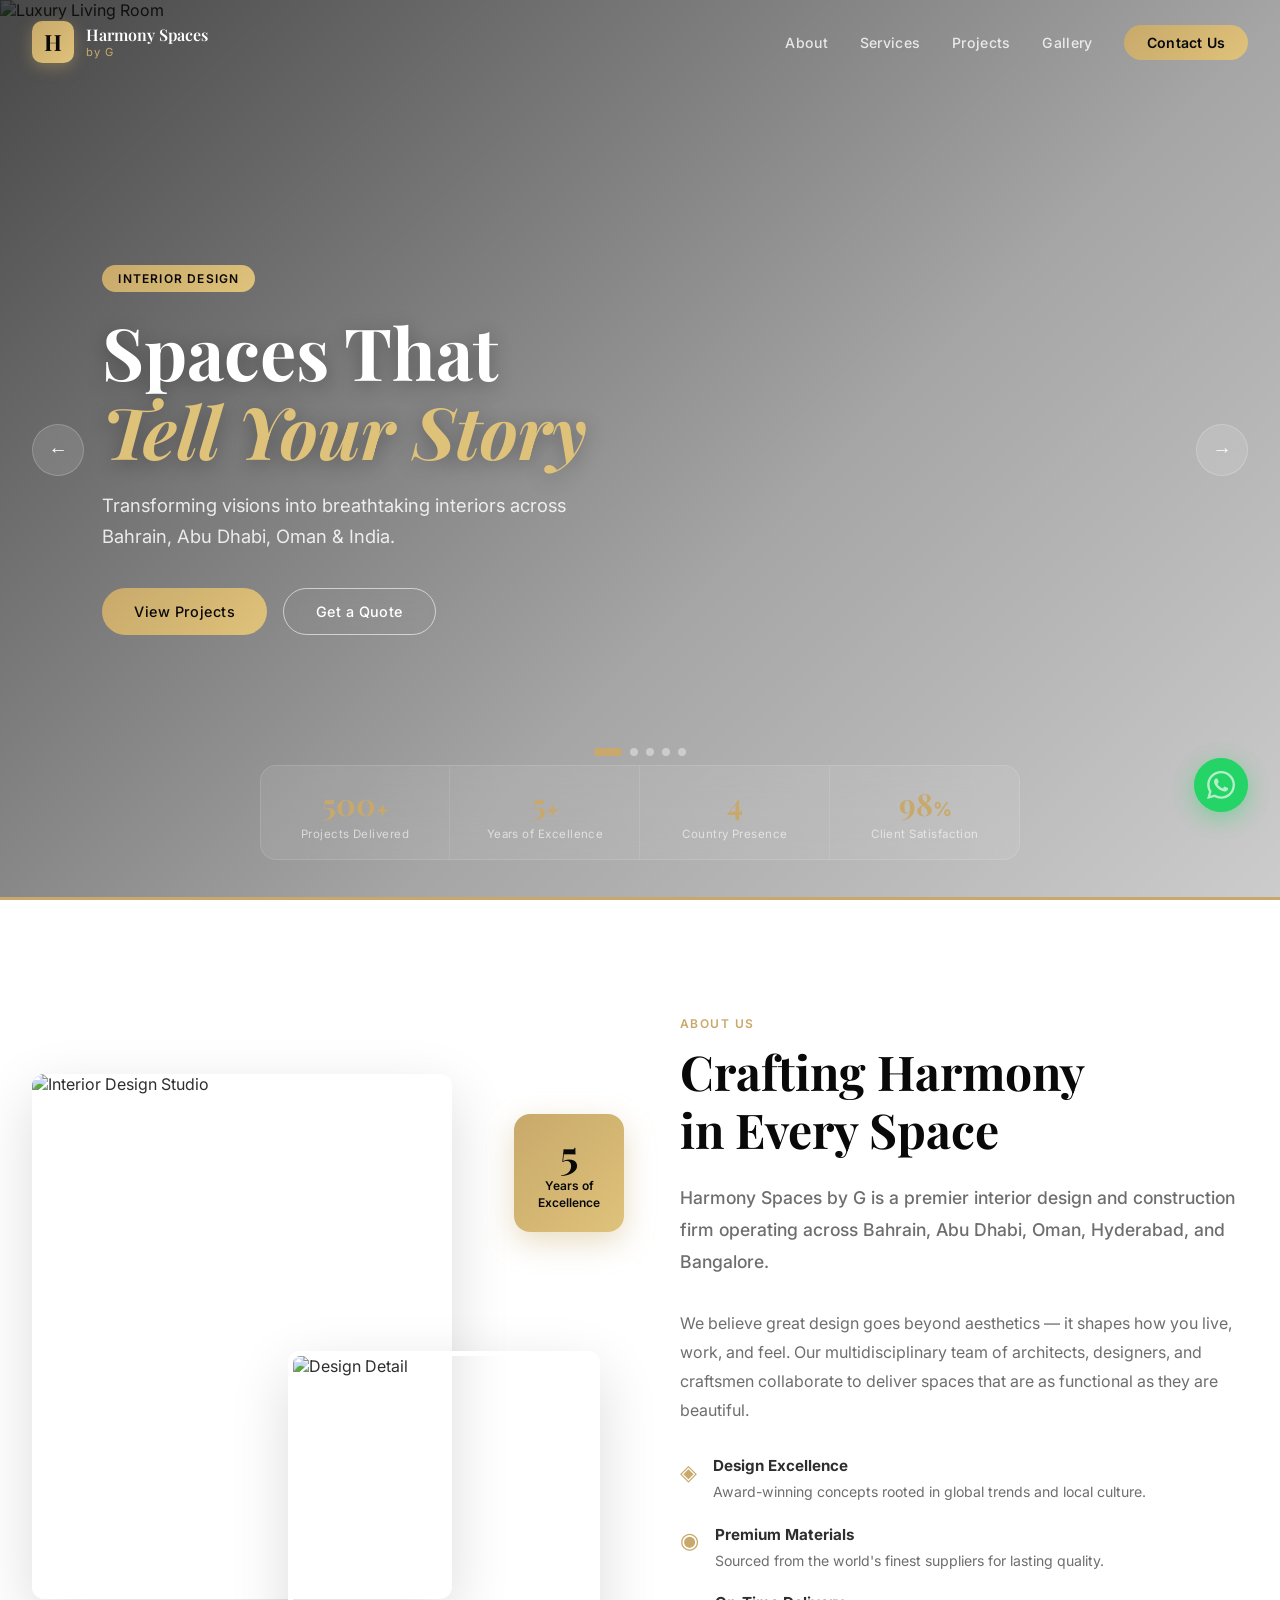
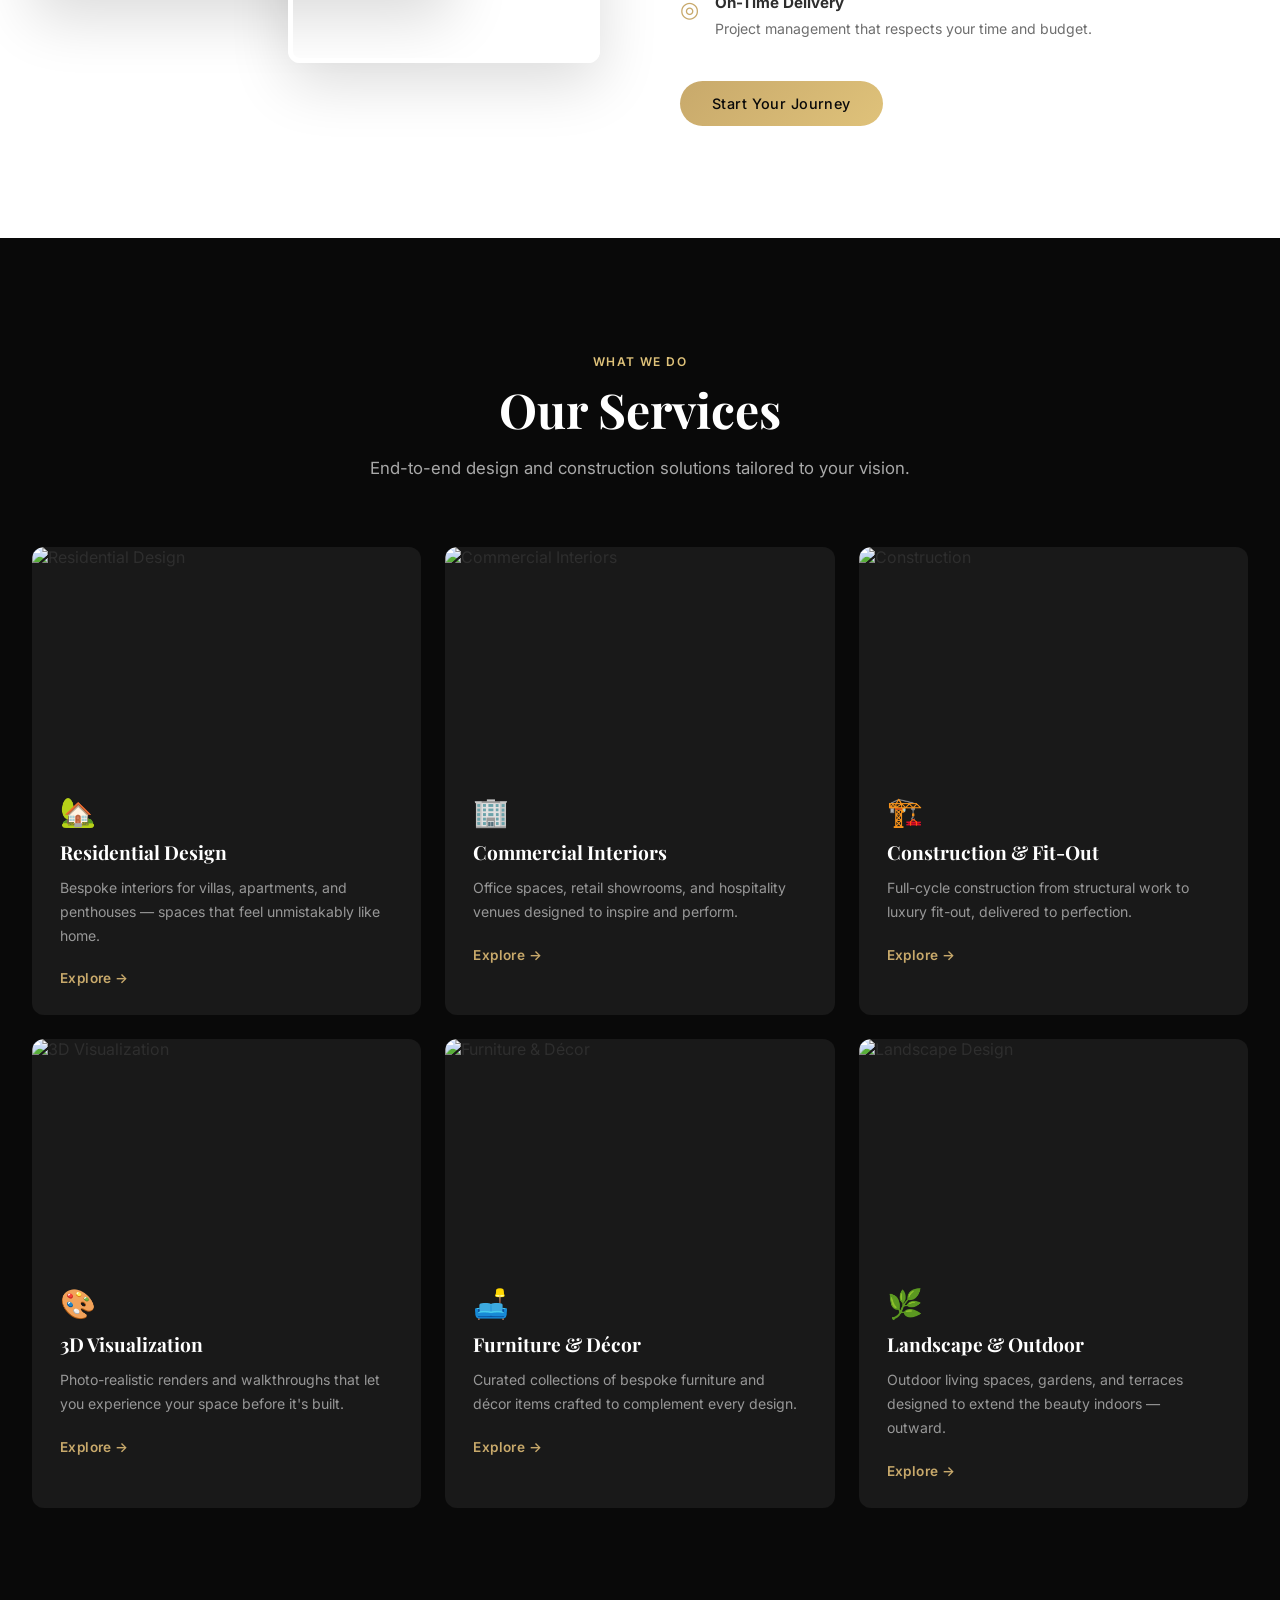
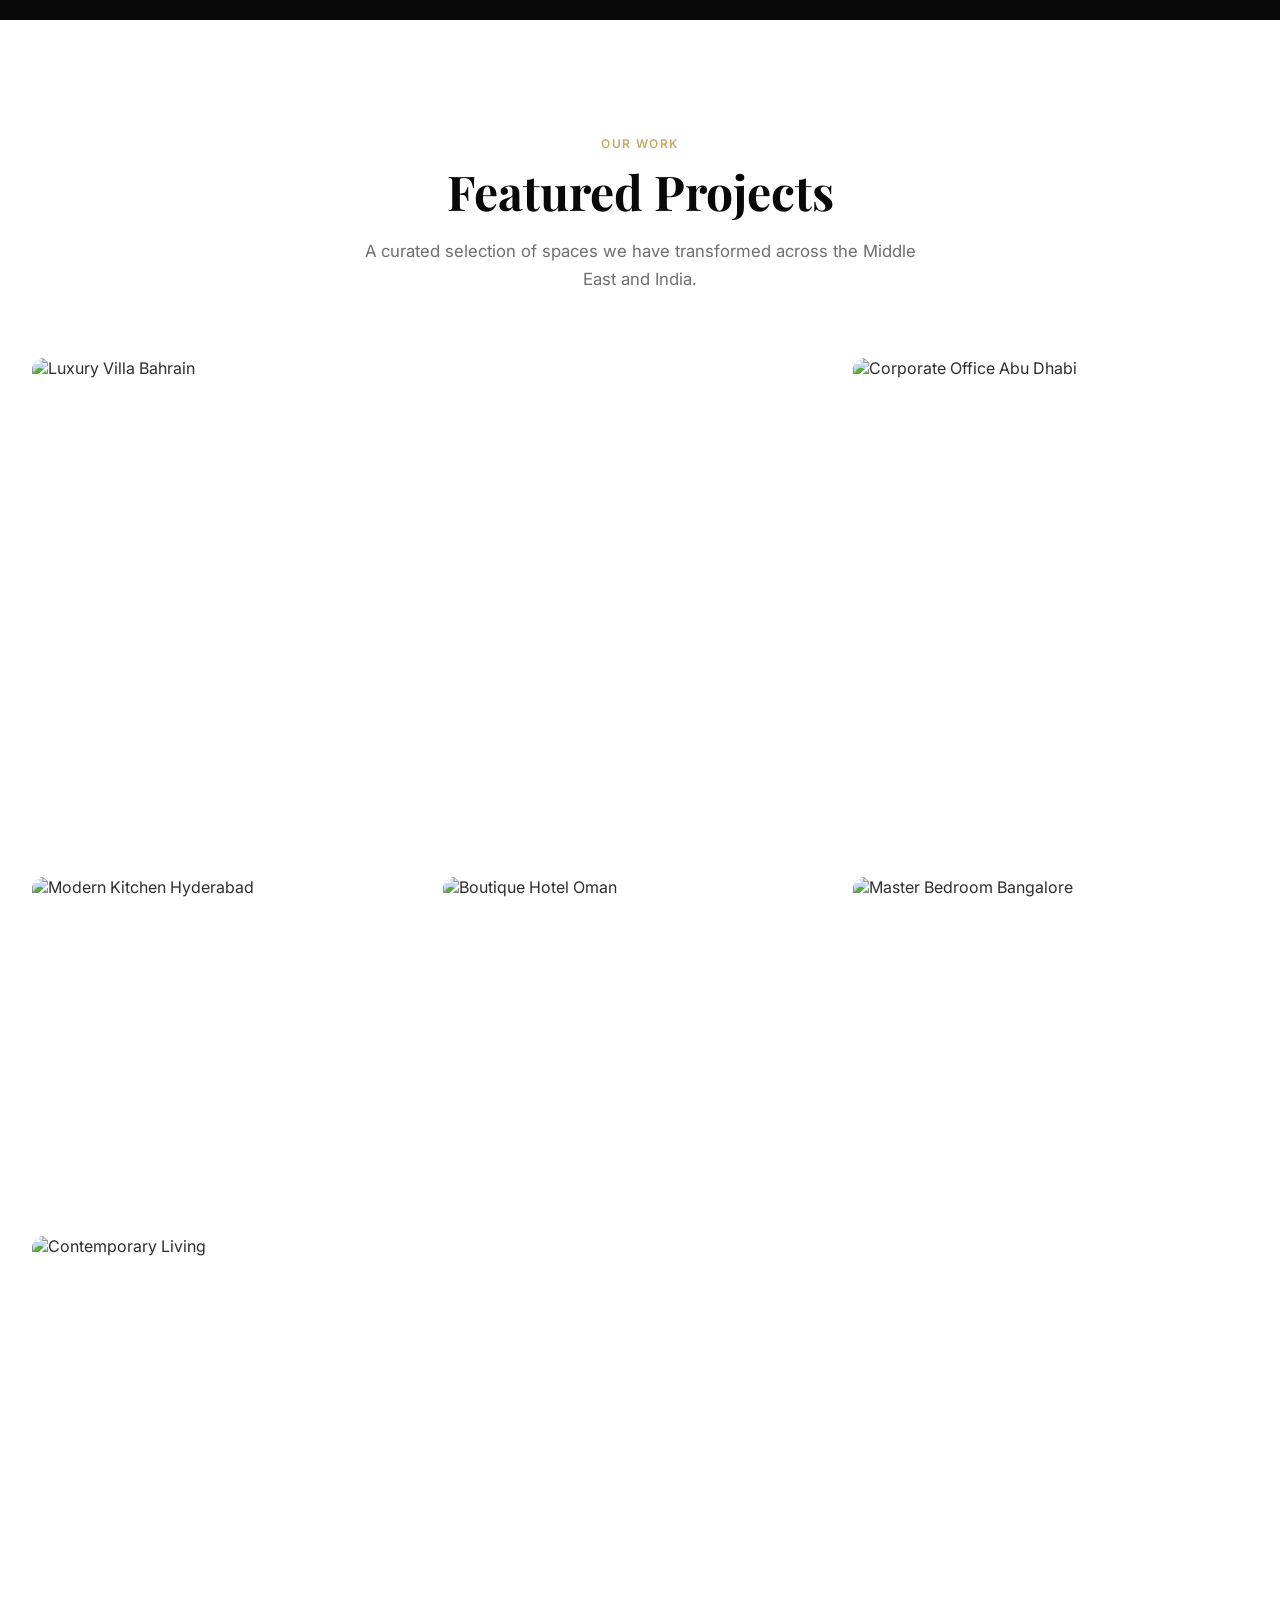
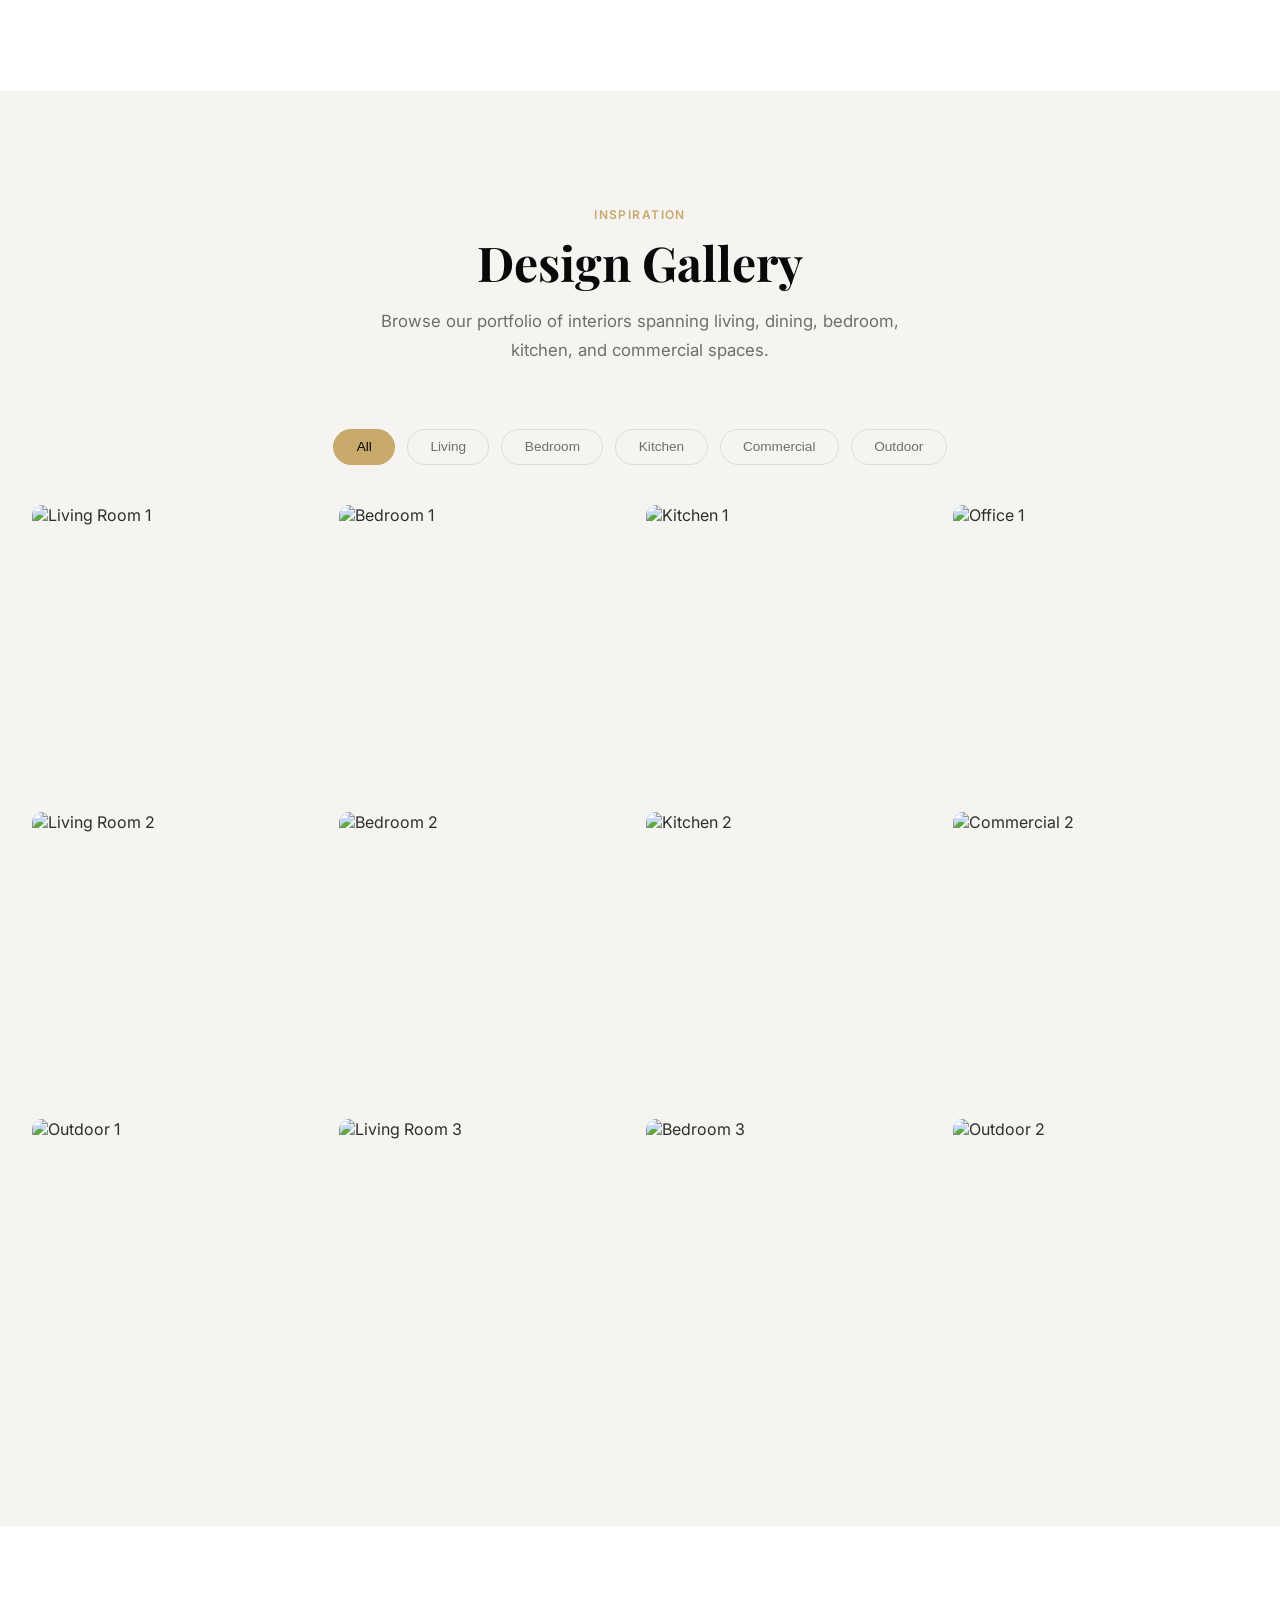
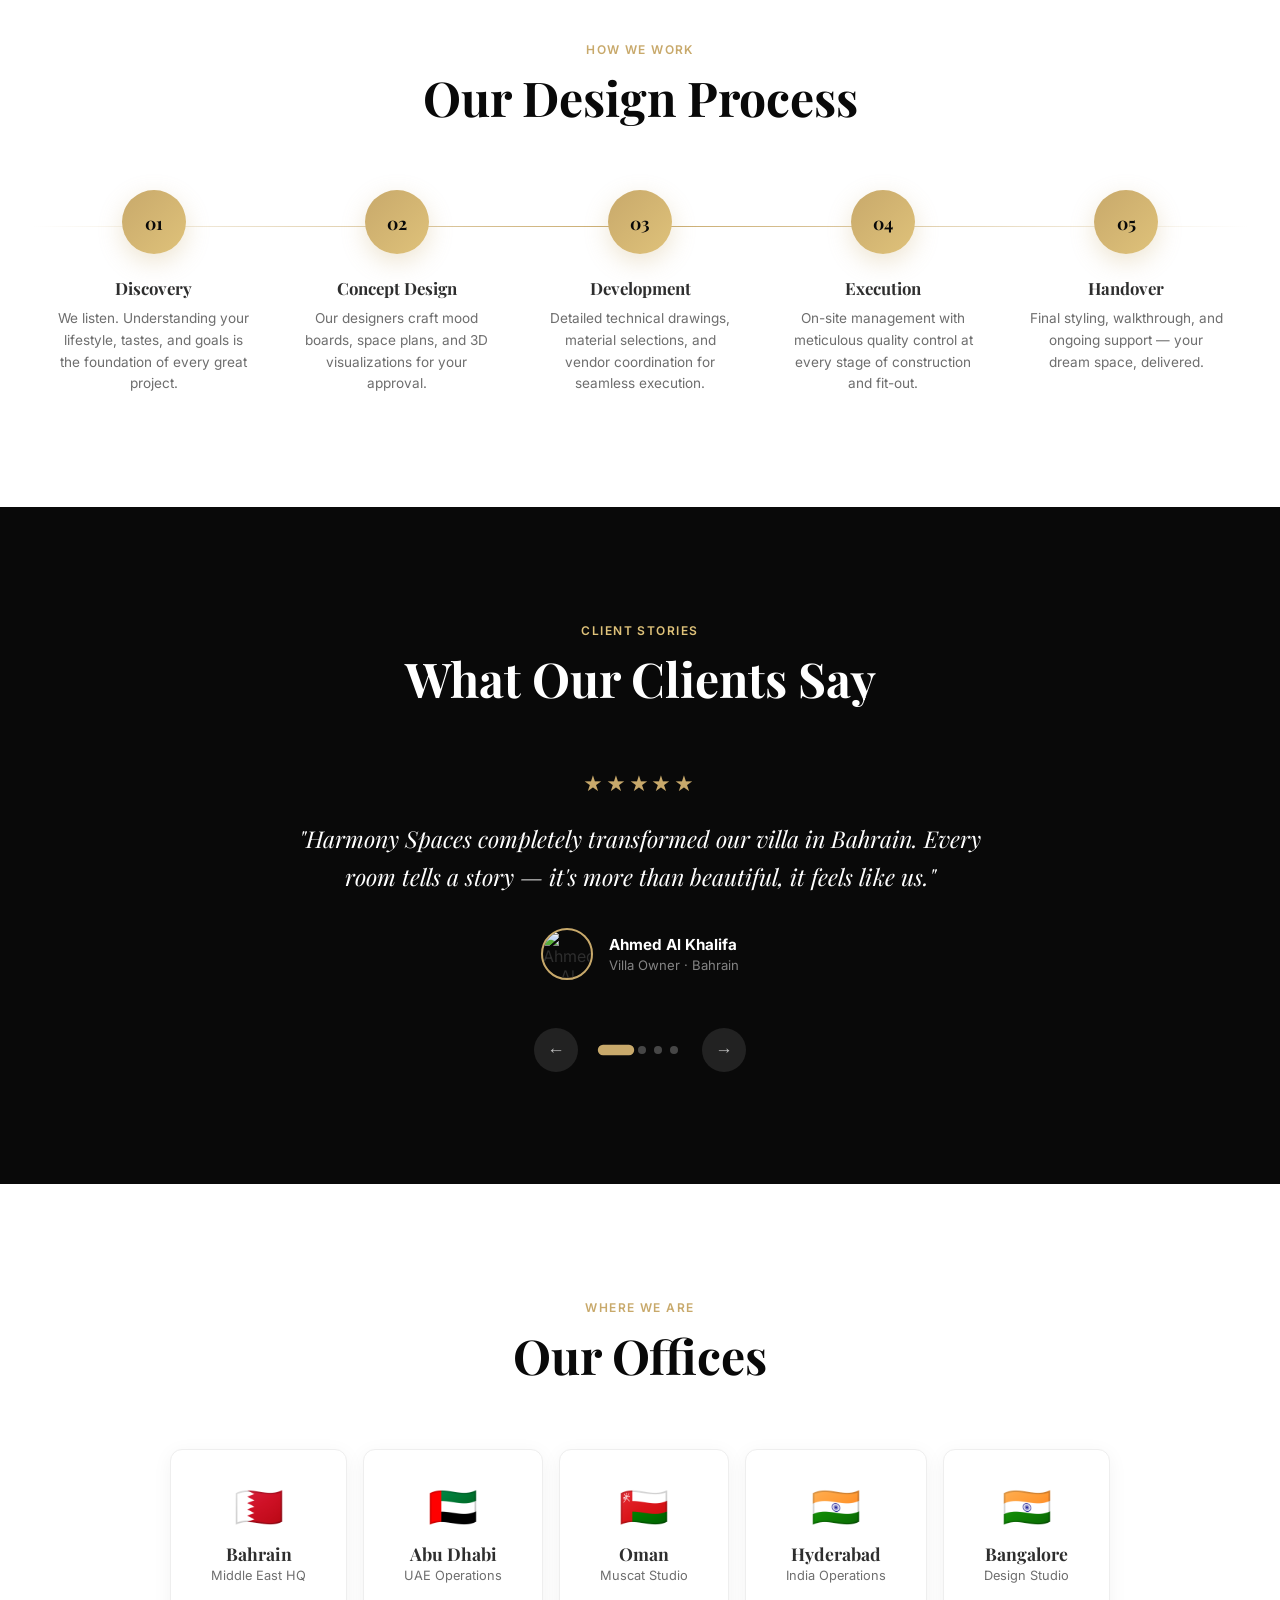
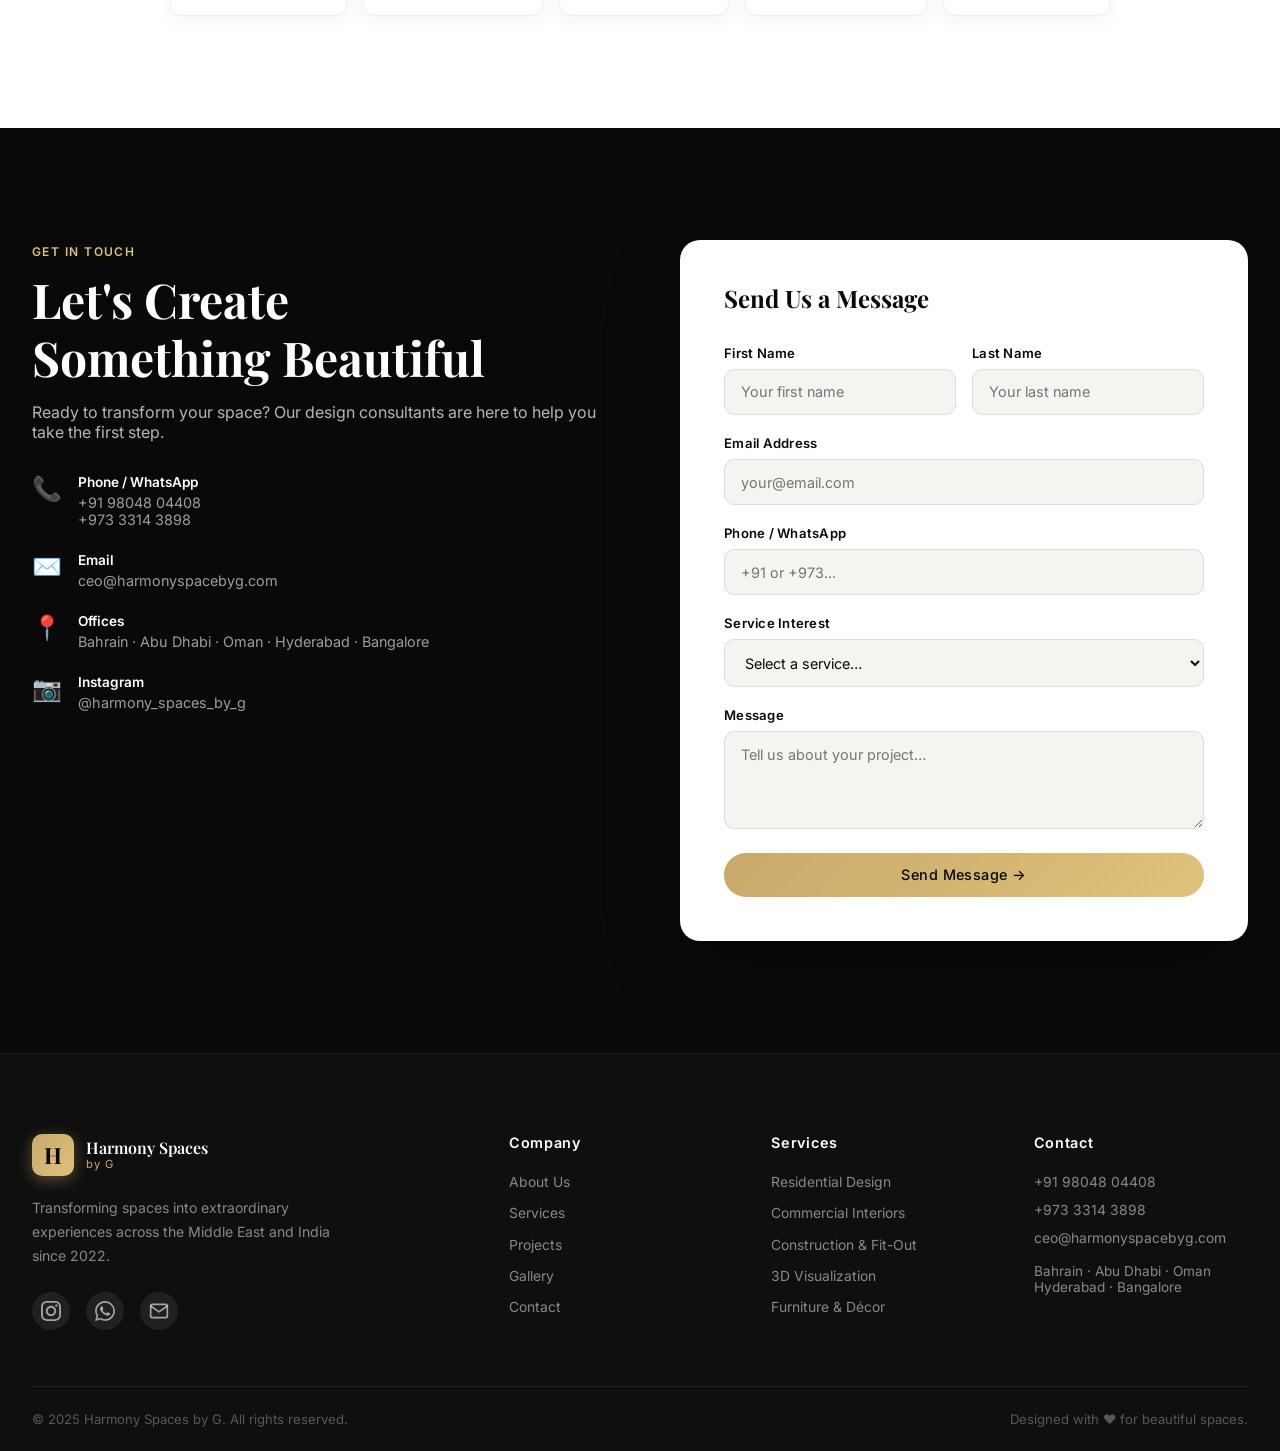
==== commit 07b8566f: "Switch logo to logo.png (Harmony spaces by G) Replace logo1_nobg.png with logo.png across all pages " ====
--- a/index.html
+++ b/index.html
@@ -3,9 +3,47 @@
 <head>
   <meta charset="UTF-8" />
   <meta name="viewport" content="width=device-width, initial-scale=1.0" />
-  <title>Harmony Spaces by G — Interior Design & Construction</title>
+  <title>Harmony Spaces by G — Luxury Interior Design & Construction | Bahrain, UAE, India</title>
+  <meta name="description" content="Harmony Spaces by G — luxury interior design and construction across Bahrain, UAE, Oman, Hyderabad, and Bangalore. 5+ years, 500+ projects, 5 countries." />
+  <meta name="keywords" content="luxury interior design, interior design Bahrain, interior design UAE, interior design Hyderabad, interior design Bangalore, Harmony Spaces, construction firm GCC" />
+  <meta name="author" content="Harmony Spaces by G" />
+  <meta name="robots" content="index, follow" />
+  <link rel="canonical" href="https://www.harmonyspacesbyg.com/" />
+
+  <!-- Open Graph -->
+  <meta property="og:type" content="website" />
+  <meta property="og:title" content="Harmony Spaces by G — Luxury Interior Design & Construction" />
+  <meta property="og:description" content="5+ years of luxury interior design and construction across Bahrain, UAE, Oman, and India. 500+ projects delivered." />
+  <meta property="og:image" content="https://www.harmonyspacesbyg.com/logo.png" />
+  <meta property="og:url" content="https://www.harmonyspacesbyg.com/" />
+  <meta property="og:site_name" content="Harmony Spaces by G" />
+
+  <!-- Twitter Card -->
+  <meta name="twitter:card" content="summary_large_image" />
+  <meta name="twitter:title" content="Harmony Spaces by G — Luxury Interior Design" />
+  <meta name="twitter:description" content="5+ years of luxury interior design and construction across Bahrain, UAE, Oman, and India." />
+  <meta name="twitter:image" content="https://www.harmonyspacesbyg.com/logo.png" />
+
+  <!-- Schema.org JSON-LD -->
+  <script type="application/ld+json">
+  {
+    "@context": "https://schema.org",
+    "@type": "InteriorDesigner",
+    "name": "Harmony Spaces by G",
+    "url": "https://www.harmonyspacesbyg.com/",
+    "logo": "https://www.harmonyspacesbyg.com/logo.png",
+    "foundingDate": "2022",
+    "description": "Luxury interior design and construction firm with 500+ projects across Bahrain, UAE, Oman, Hyderabad, and Bangalore.",
+    "founder": { "@type": "Person", "name": "Ganesh Reddy Velagala" },
+    "areaServed": ["Bahrain", "UAE", "Oman", "India"],
+    "numberOfEmployees": { "@type": "QuantitativeValue", "value": 45 },
+    "sameAs": ["https://github.com/Vikaskoppoju/Harmony"]
+  }
+  </script>
+
   <link rel="icon" type="image/svg+xml" href="favicon.svg" />
   <link rel="preconnect" href="https://fonts.googleapis.com" />
+  <link rel="preconnect" href="https://fonts.gstatic.com" crossorigin />
   <link href="https://fonts.googleapis.com/css2?family=Playfair+Display:ital,wght@0,400;0,600;0,700;1,400&family=Inter:wght@300;400;500;600&display=swap" rel="stylesheet" />
   <link rel="stylesheet" href="style.css" />
 </head>
@@ -15,7 +53,7 @@
   <nav id="navbar">
     <div class="nav-inner">
       <a href="index.html" class="logo">
-        <img src="logo1_nobg.png" alt="Harmony Spaces by G" class="logo-img" onerror="this.style.display='none';this.nextElementSibling.style.display='flex'" />
+        <img src="logo.png" alt="Harmony Spaces by G" class="logo-img" onerror="this.style.display='none';this.nextElementSibling.style.display='flex'" />
         <span class="logo-fallback" style="display:none">
           <span class="logo-mark">H</span>
           <div class="logo-text">
@@ -671,7 +709,7 @@
       <div class="footer-top">
         <div class="footer-brand">
           <a href="index.html" class="logo">
-            <img src="logo1_nobg.png" alt="Harmony Spaces by G" class="logo-img footer-logo-img" onerror="this.style.display='none';this.nextElementSibling.style.display='flex'" />
+            <img src="logo.png" alt="Harmony Spaces by G" class="logo-img footer-logo-img" onerror="this.style.display='none';this.nextElementSibling.style.display='flex'" />
             <span class="logo-fallback" style="display:none">
               <span class="logo-mark">H</span>
               <div class="logo-text">
--- a/style.css
+++ b/style.css
@@ -686,37 +686,88 @@
   .process-steps::before { display: none; }
   .step { display: flex; align-items: flex-start; text-align: left; gap: 1.25rem; }
   .step-num { flex-shrink: 0; margin: 0; }
+  /* CEO / MD grid inside about page */
+  .ceo-grid { grid-template-columns: 1fr !important; direction: ltr !important; }
+  .ceo-img-wrap { max-width: 380px; margin: 0 auto; direction: ltr !important; }
+  .ceo-badge { right: auto !important; left: 50% !important; transform: translateX(-50%) !important; bottom: -1.8rem !important; }
+  .ceo-content { margin-top: 2.5rem; }
+  .ceo-social { flex-wrap: wrap; }
 }
 
 @media (max-width: 768px) {
   .nav-links { display: none; }
   .hamburger { display: flex; }
-  .gallery-grid { grid-template-columns: repeat(2, 1fr); }
-  .hero-stats { flex-wrap: wrap; width: 90%; gap: 0; }
+  /* Logo smaller on mobile */
+  .logo-img { height: 64px; max-width: 200px; }
+  .footer-logo-img { height: 100px; max-width: 260px; }
+  .nav-inner { min-height: 68px; }
+  /* Stats bar */
+  .hero-stats { flex-wrap: wrap; width: 92%; gap: 0; bottom: 1.5rem; }
   .stat-card { min-width: 50%; border-bottom: 1px solid rgba(255,255,255,0.1); }
   .stat-card:nth-child(even) { border-right: none; }
+  /* Testimonial */
   .testimonial-card { padding: 0 1rem; }
   blockquote { font-size: 1rem; }
+  /* Services / Projects */
   .services-grid { grid-template-columns: 1fr; }
   .projects-masonry { grid-template-columns: 1fr; }
   .project-item.large { grid-column: span 1; aspect-ratio: 4/3; }
+  /* About images badge */
   .about-badge { right: 0; top: auto; bottom: 0.5rem; }
+  /* Gallery */
+  .gallery-grid { grid-template-columns: repeat(2, 1fr); }
+  /* Footer */
   .footer-top { grid-template-columns: 1fr; gap: 2rem; }
   .footer-brand { grid-column: span 1; }
   .footer-bottom { flex-direction: column; gap: 0.5rem; text-align: center; }
+  /* Forms */
   .form-row { grid-template-columns: 1fr; }
+  /* Contact layout */
+  .contact-layout { grid-template-columns: 1fr !important; gap: 3rem !important; }
+  /* Slide content */
+  .slide-content { padding: 0 1.5rem; max-width: 100%; }
+  .slide-actions { flex-direction: column; align-items: flex-start; }
+  /* Page hero */
+  .page-hero { padding-bottom: 2.5rem; min-height: 40vh; }
 }
 
 @media (max-width: 480px) {
-  .section { padding: 4.5rem 0; }
+  .container { padding: 0 1.25rem; }
+  .section { padding: 4rem 0; }
+  /* Logo */
+  .logo-img { height: 54px; max-width: 170px; }
+  .nav-inner { min-height: 60px; padding: 0.5rem 1.25rem; }
+  /* Hero */
   .gallery-grid { grid-template-columns: 1fr; }
   .locations-grid { flex-direction: column; align-items: center; }
   .location-card { width: 100%; max-width: 300px; }
-  .carousel-btn { width: 40px; height: 40px; font-size: 1rem; }
-  .prev { left: 0.75rem; }
-  .next { right: 0.75rem; }
-  .slide-content { padding: 0 5%; }
+  .carousel-btn { width: 38px; height: 38px; font-size: 1rem; }
+  .prev { left: 0.5rem; }
+  .next { right: 0.5rem; }
+  .slide-content { padding: 0 1.25rem; }
   .hero-stats { bottom: 1rem; }
+  .stat-card { min-width: 50%; padding: 0.85rem 0.5rem; }
+  .stat-num { font-size: 1.5rem; }
+  /* CEO stats */
+  .ceo-stats { flex-wrap: wrap; gap: 1.5rem !important; }
+  .ceo-stat-num { font-size: 1.8rem !important; }
+  /* Timeline */
+  .timeline-list { padding-left: 1.75rem; }
+  .timeline-item { padding: 0 0 2rem 1.75rem; }
+  /* Values */
+  .values-grid { grid-template-columns: 1fr !important; }
+  /* Page hero */
+  .page-hero-content h1 { font-size: 2rem; }
+  .page-hero-content p { font-size: 0.92rem; }
+  /* Buttons */
+  .btn { padding: 0.75rem 1.5rem; font-size: 0.85rem; }
+  /* Footer logo */
+  .footer-logo-img { height: 80px; }
+  /* Contact form */
+  .contact-form-wrap { padding: 1.75rem 1.25rem !important; }
+  /* Back to top + WhatsApp */
+  .back-top { bottom: 1.25rem; right: 1.25rem; }
+  .wa-float  { bottom: 4.5rem; right: 1.25rem; }
 }
 
 /* ═══════════════════════
@@ -728,24 +779,16 @@
   max-width: 280px;
   object-fit: contain;
   display: block;
-  filter:
-    drop-shadow(0 0 8px rgba(200,169,107,0.65))
-    drop-shadow(0 2px 14px rgba(200,169,107,0.40));
-  transition: filter 0.35s ease, transform 0.35s ease;
+  transition: transform 0.35s ease, opacity 0.35s ease;
 }
 .logo-img:hover {
-  filter:
-    drop-shadow(0 0 12px rgba(220,190,120,0.75))
-    drop-shadow(0 4px 18px rgba(200,169,107,0.50));
   transform: scale(1.04);
+  opacity: 0.9;
 }
 .footer-logo-img {
   height: 140px;
   max-width: 360px;
   margin-bottom: 0.75rem;
-  filter:
-    drop-shadow(0 0 8px rgba(200,169,107,0.50))
-    drop-shadow(0 3px 12px rgba(200,169,107,0.30));
 }
 .logo-fallback {
   display: flex;
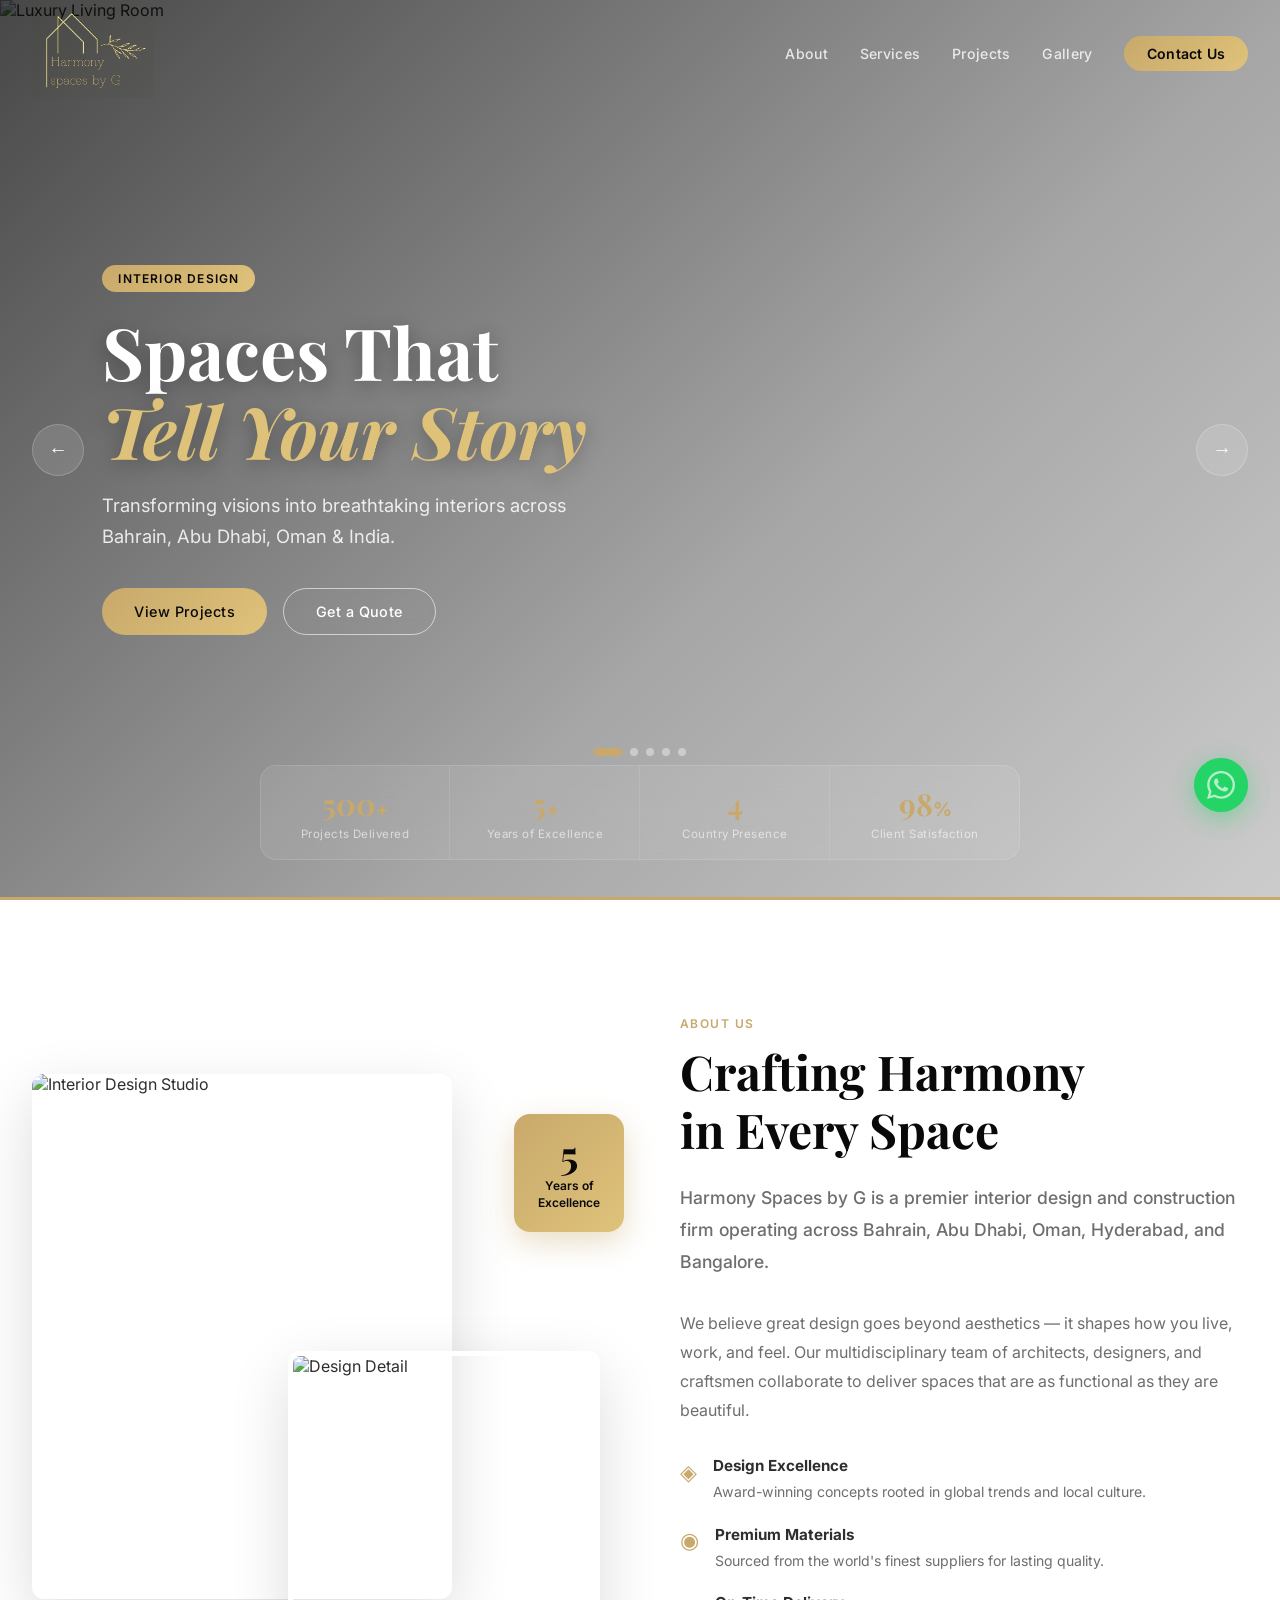
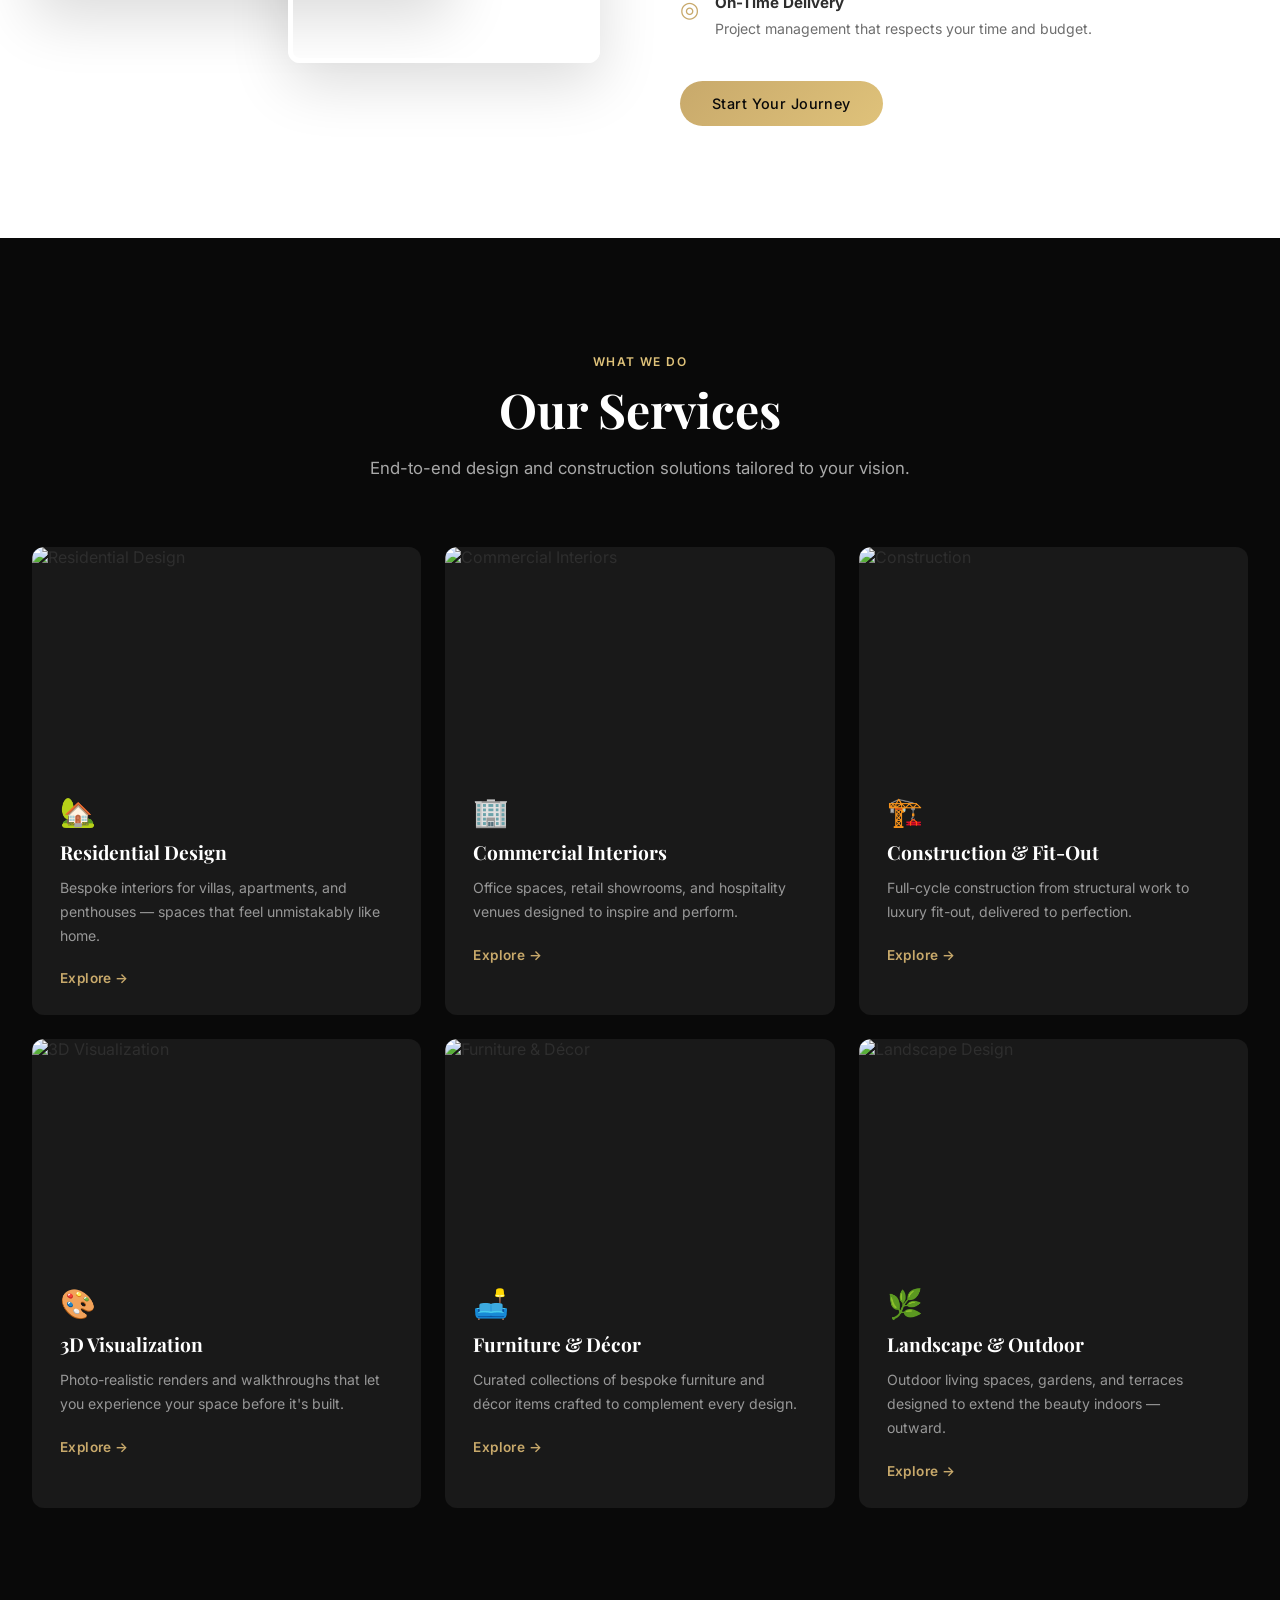
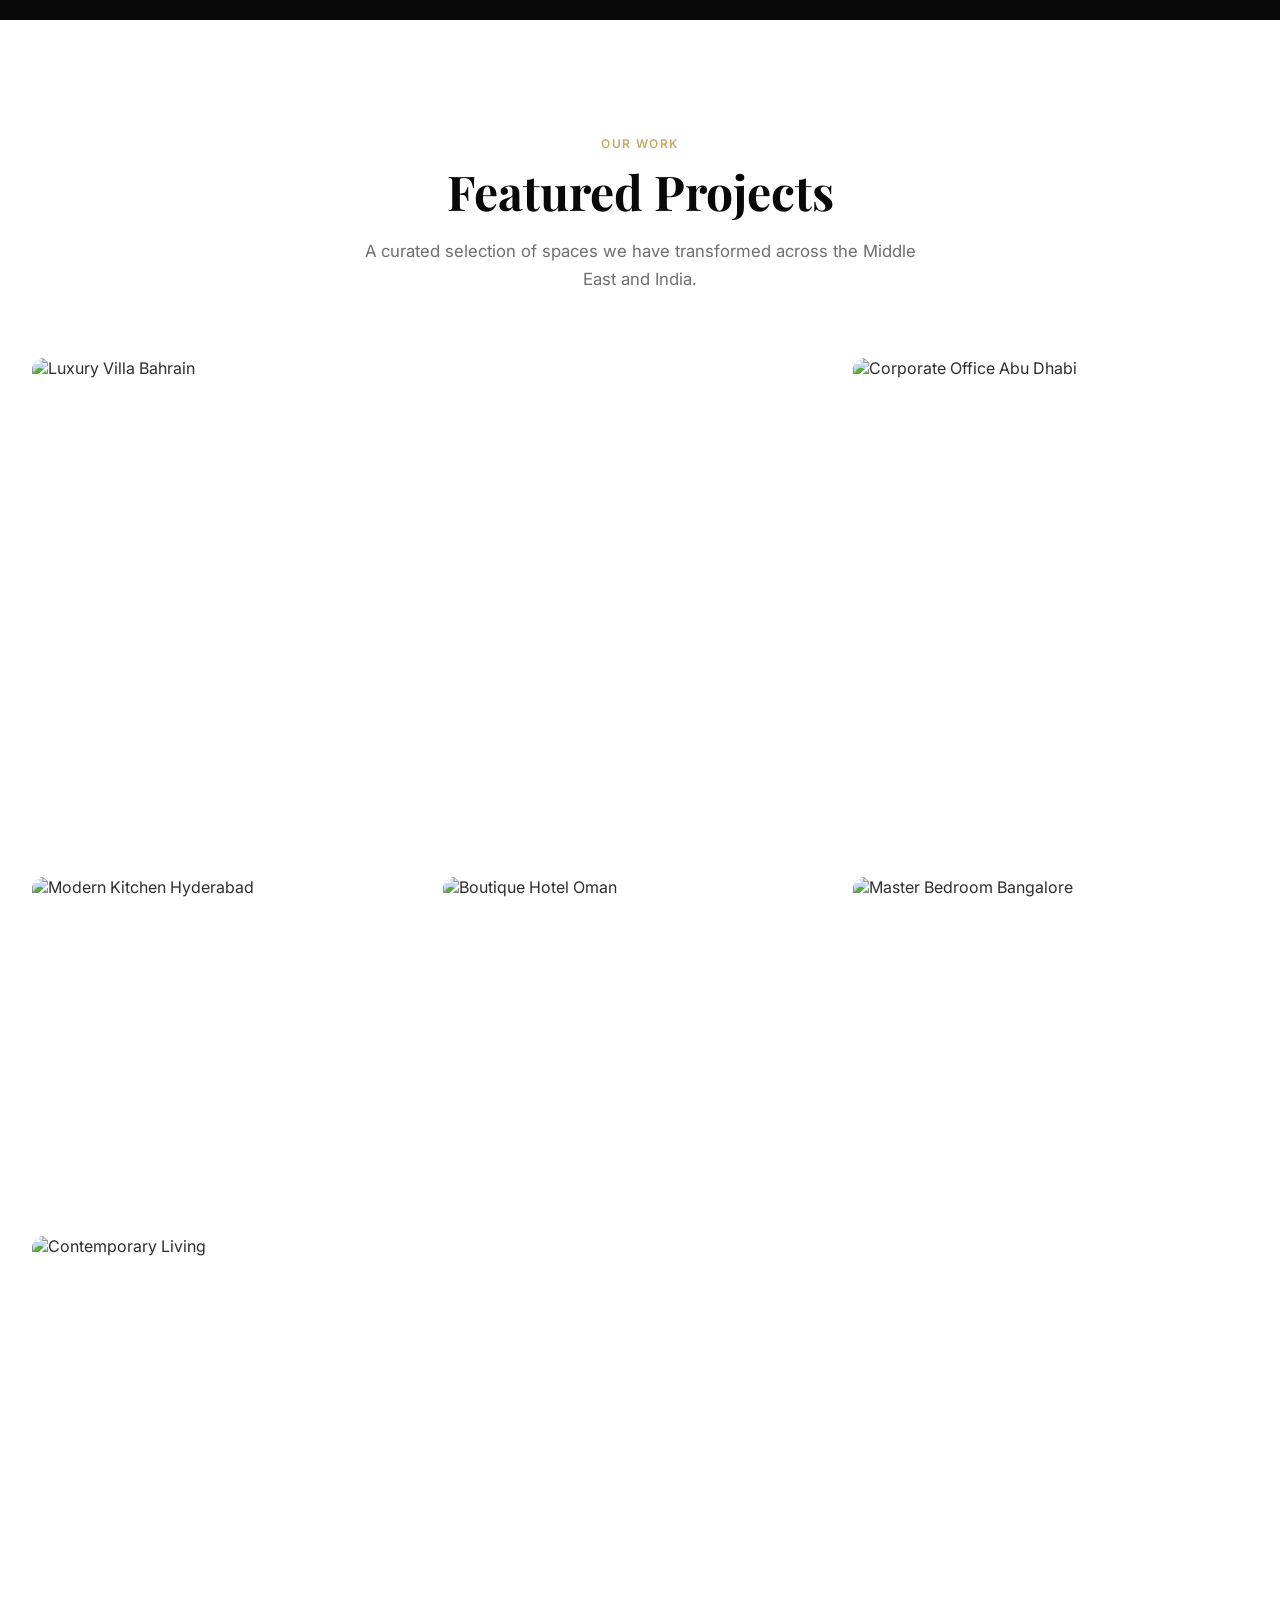
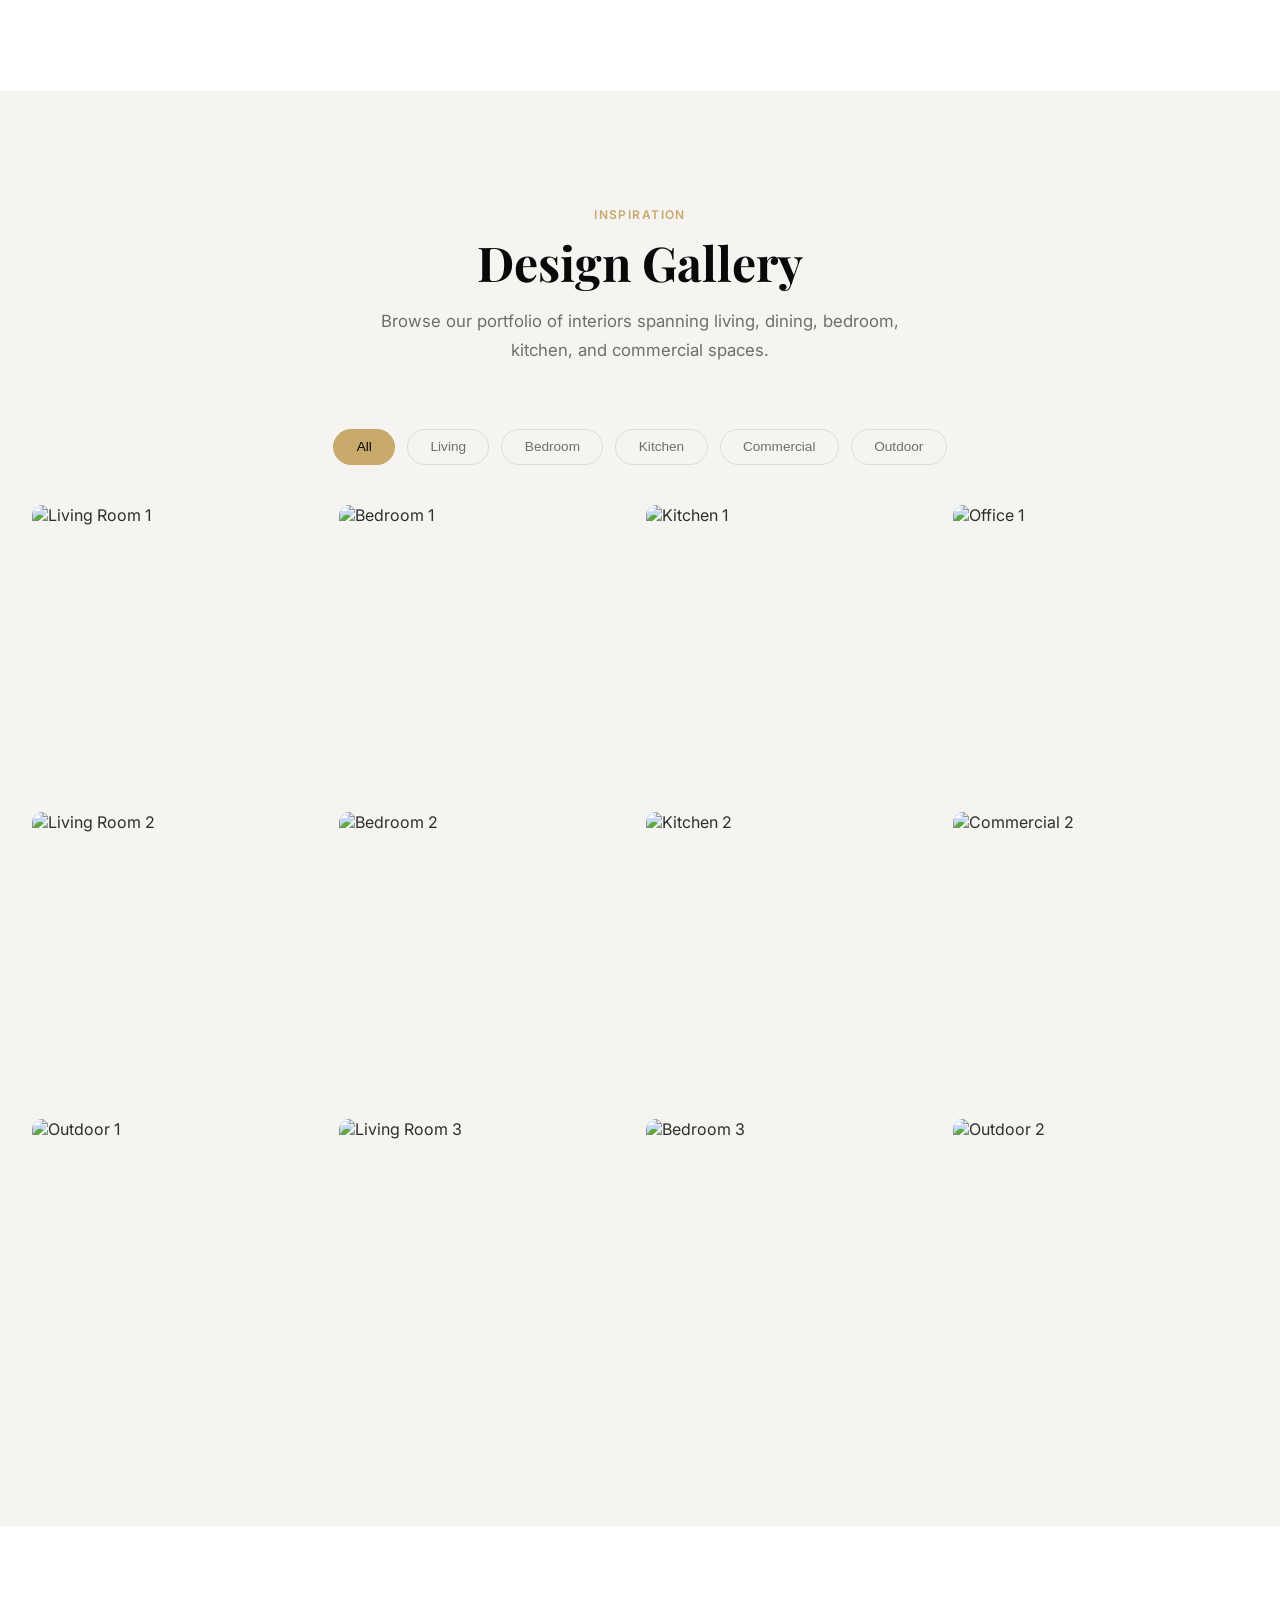
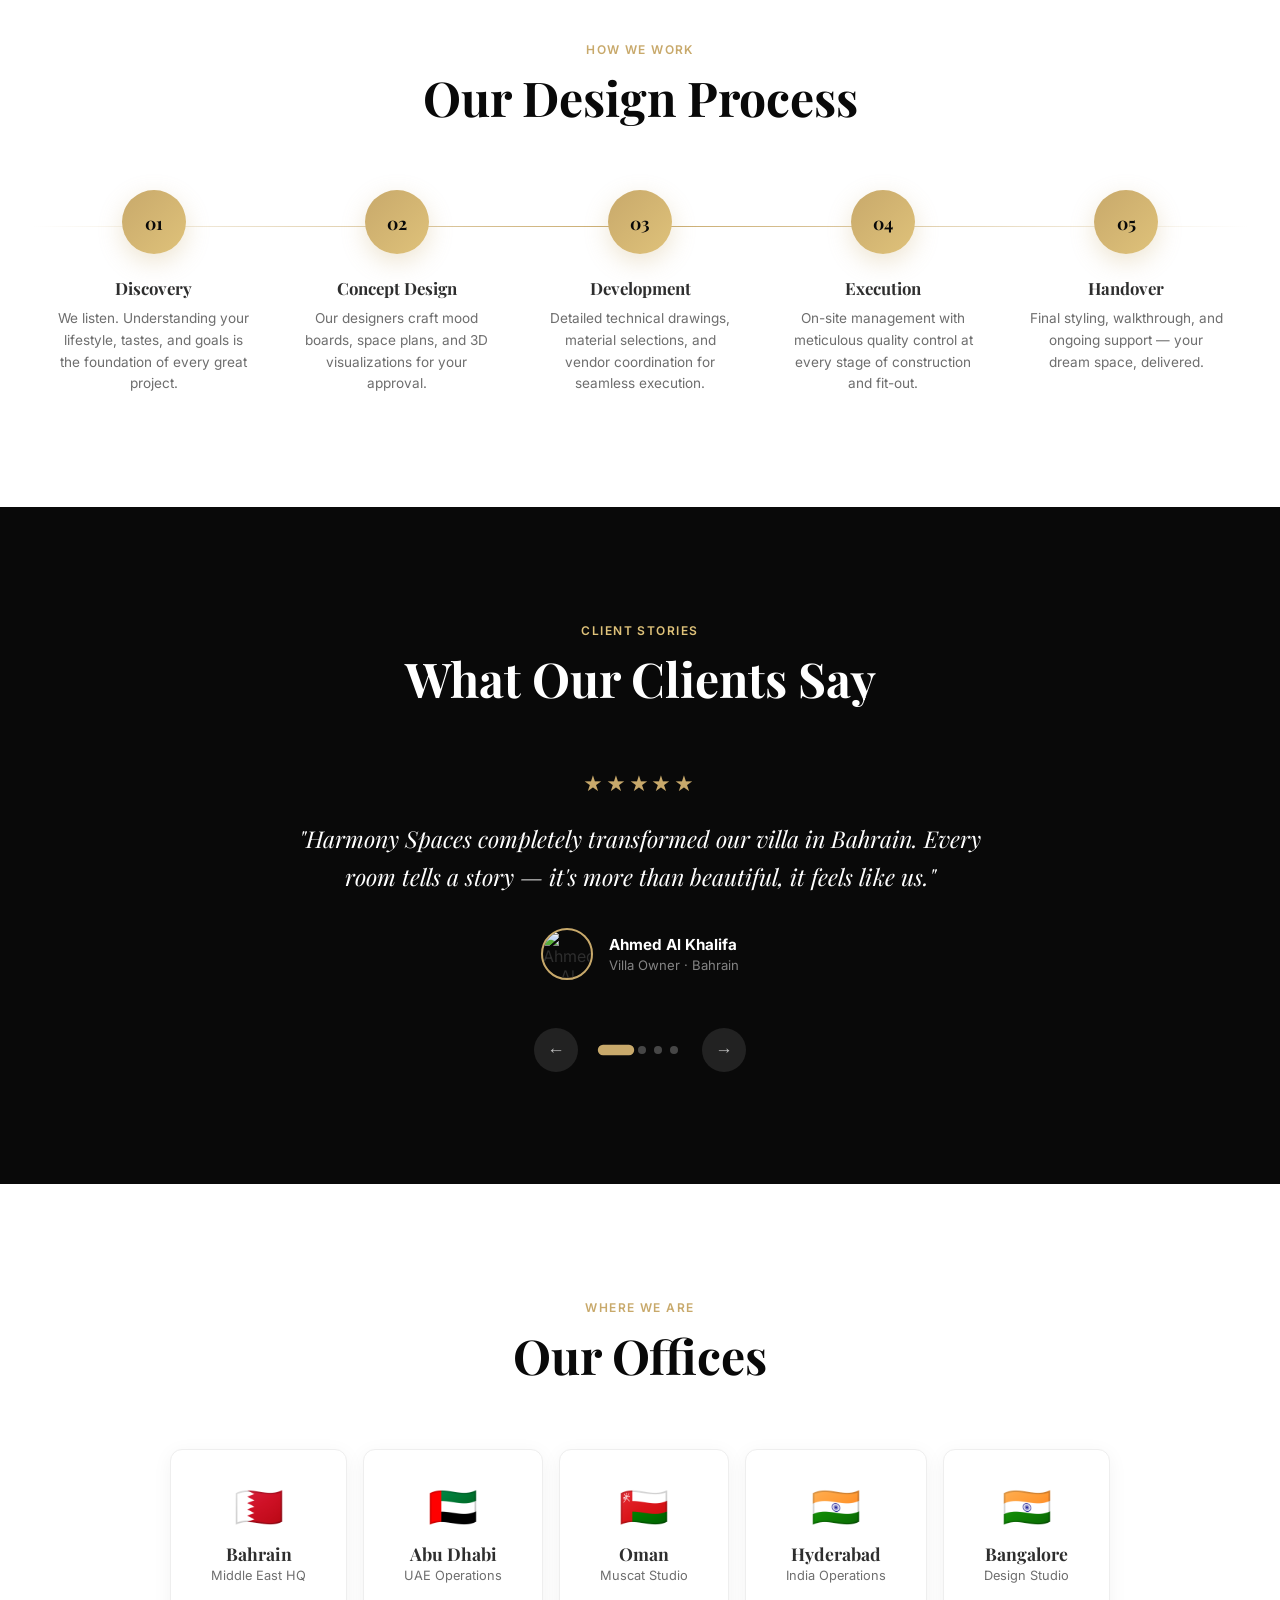
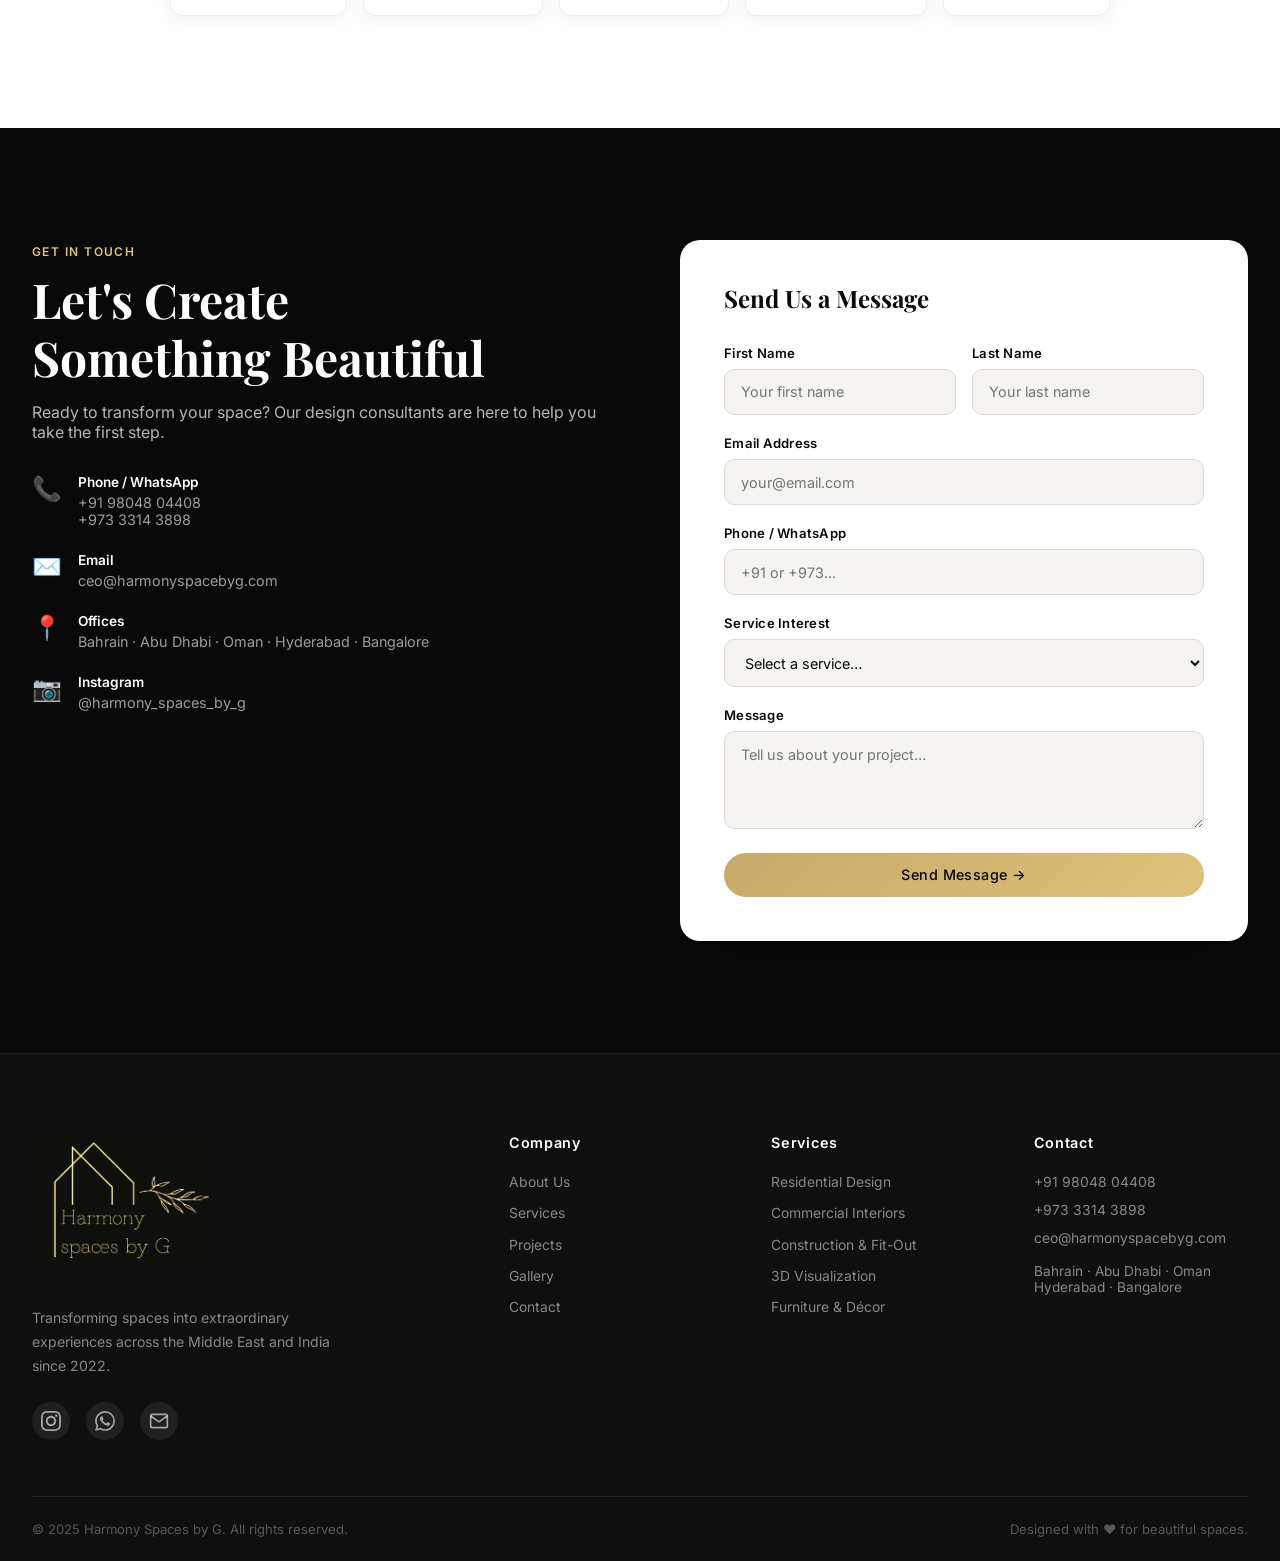
==== commit ab782a89: "Fix logo link to use root URL instead of index.html Co-Authored-By: Claude Sonnet 4.6 <noreply@anthr" ====
--- a/index.html
+++ b/index.html
@@ -14,7 +14,7 @@
   <meta property="og:type" content="website" />
   <meta property="og:title" content="Harmony Spaces by G — Luxury Interior Design & Construction" />
   <meta property="og:description" content="5+ years of luxury interior design and construction across Bahrain, UAE, Oman, and India. 500+ projects delivered." />
-  <meta property="og:image" content="https://www.harmonyspacesbyg.com/logo.png" />
+  <meta property="og:image" content="https://www.harmonyspacesbyg.com/logo_nobg.png" />
   <meta property="og:url" content="https://www.harmonyspacesbyg.com/" />
   <meta property="og:site_name" content="Harmony Spaces by G" />
 
@@ -22,7 +22,7 @@
   <meta name="twitter:card" content="summary_large_image" />
   <meta name="twitter:title" content="Harmony Spaces by G — Luxury Interior Design" />
   <meta name="twitter:description" content="5+ years of luxury interior design and construction across Bahrain, UAE, Oman, and India." />
-  <meta name="twitter:image" content="https://www.harmonyspacesbyg.com/logo.png" />
+  <meta name="twitter:image" content="https://www.harmonyspacesbyg.com/logo_nobg.png" />
 
   <!-- Schema.org JSON-LD -->
   <script type="application/ld+json">
@@ -31,7 +31,7 @@
     "@type": "InteriorDesigner",
     "name": "Harmony Spaces by G",
     "url": "https://www.harmonyspacesbyg.com/",
-    "logo": "https://www.harmonyspacesbyg.com/logo.png",
+    "logo": "https://www.harmonyspacesbyg.com/logo_nobg.png",
     "foundingDate": "2022",
     "description": "Luxury interior design and construction firm with 500+ projects across Bahrain, UAE, Oman, Hyderabad, and Bangalore.",
     "founder": { "@type": "Person", "name": "Ganesh Reddy Velagala" },
@@ -52,8 +52,8 @@
   <!-- ── NAVIGATION ── -->
   <nav id="navbar">
     <div class="nav-inner">
-      <a href="index.html" class="logo">
-        <img src="logo.png" alt="Harmony Spaces by G" class="logo-img" onerror="this.style.display='none';this.nextElementSibling.style.display='flex'" />
+      <a href="/" class="logo">
+        <img src="logo_nobg.png" alt="Harmony Spaces by G" class="logo-img" onerror="this.style.display='none';this.nextElementSibling.style.display='flex'" />
         <span class="logo-fallback" style="display:none">
           <span class="logo-mark">H</span>
           <div class="logo-text">
@@ -708,8 +708,8 @@
     <div class="container">
       <div class="footer-top">
         <div class="footer-brand">
-          <a href="index.html" class="logo">
-            <img src="logo.png" alt="Harmony Spaces by G" class="logo-img footer-logo-img" onerror="this.style.display='none';this.nextElementSibling.style.display='flex'" />
+          <a href="/" class="logo">
+            <img src="logo_nobg.png" alt="Harmony Spaces by G" class="logo-img footer-logo-img" onerror="this.style.display='none';this.nextElementSibling.style.display='flex'" />
             <span class="logo-fallback" style="display:none">
               <span class="logo-mark">H</span>
               <div class="logo-text">
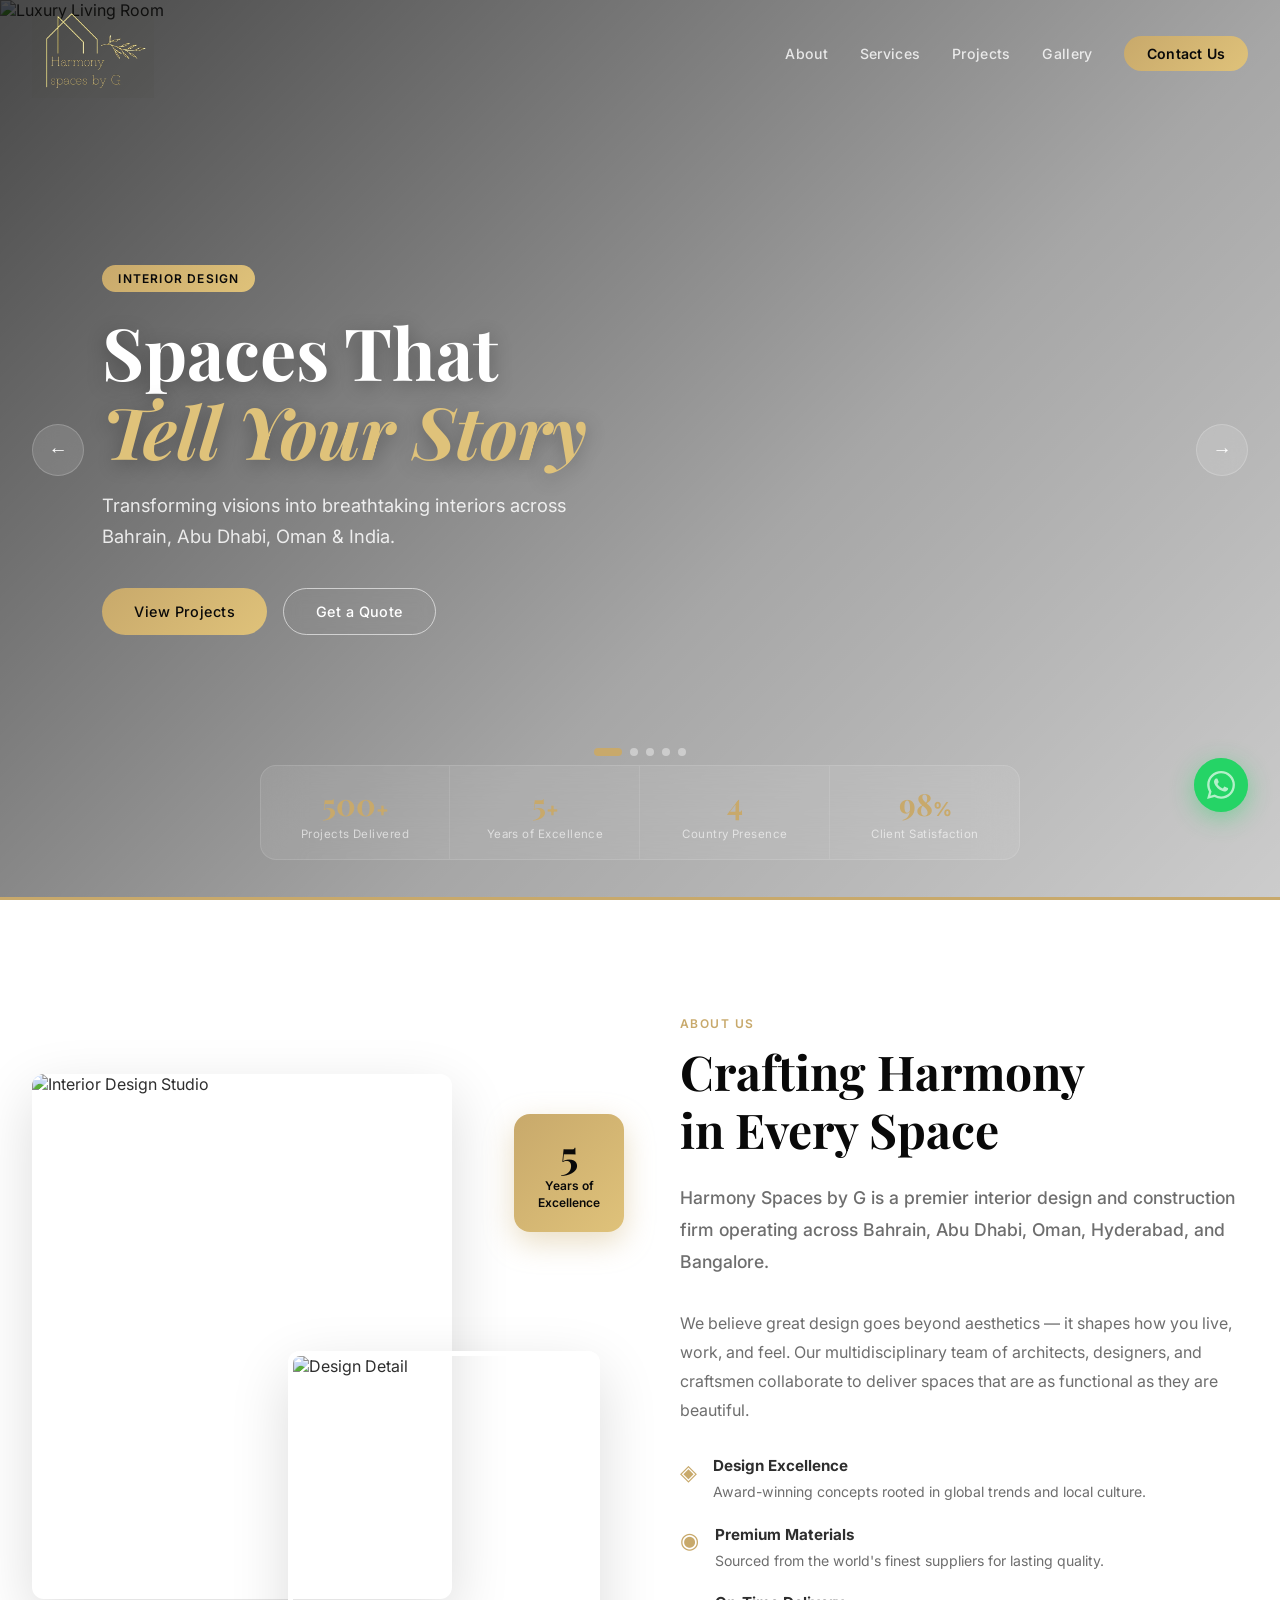
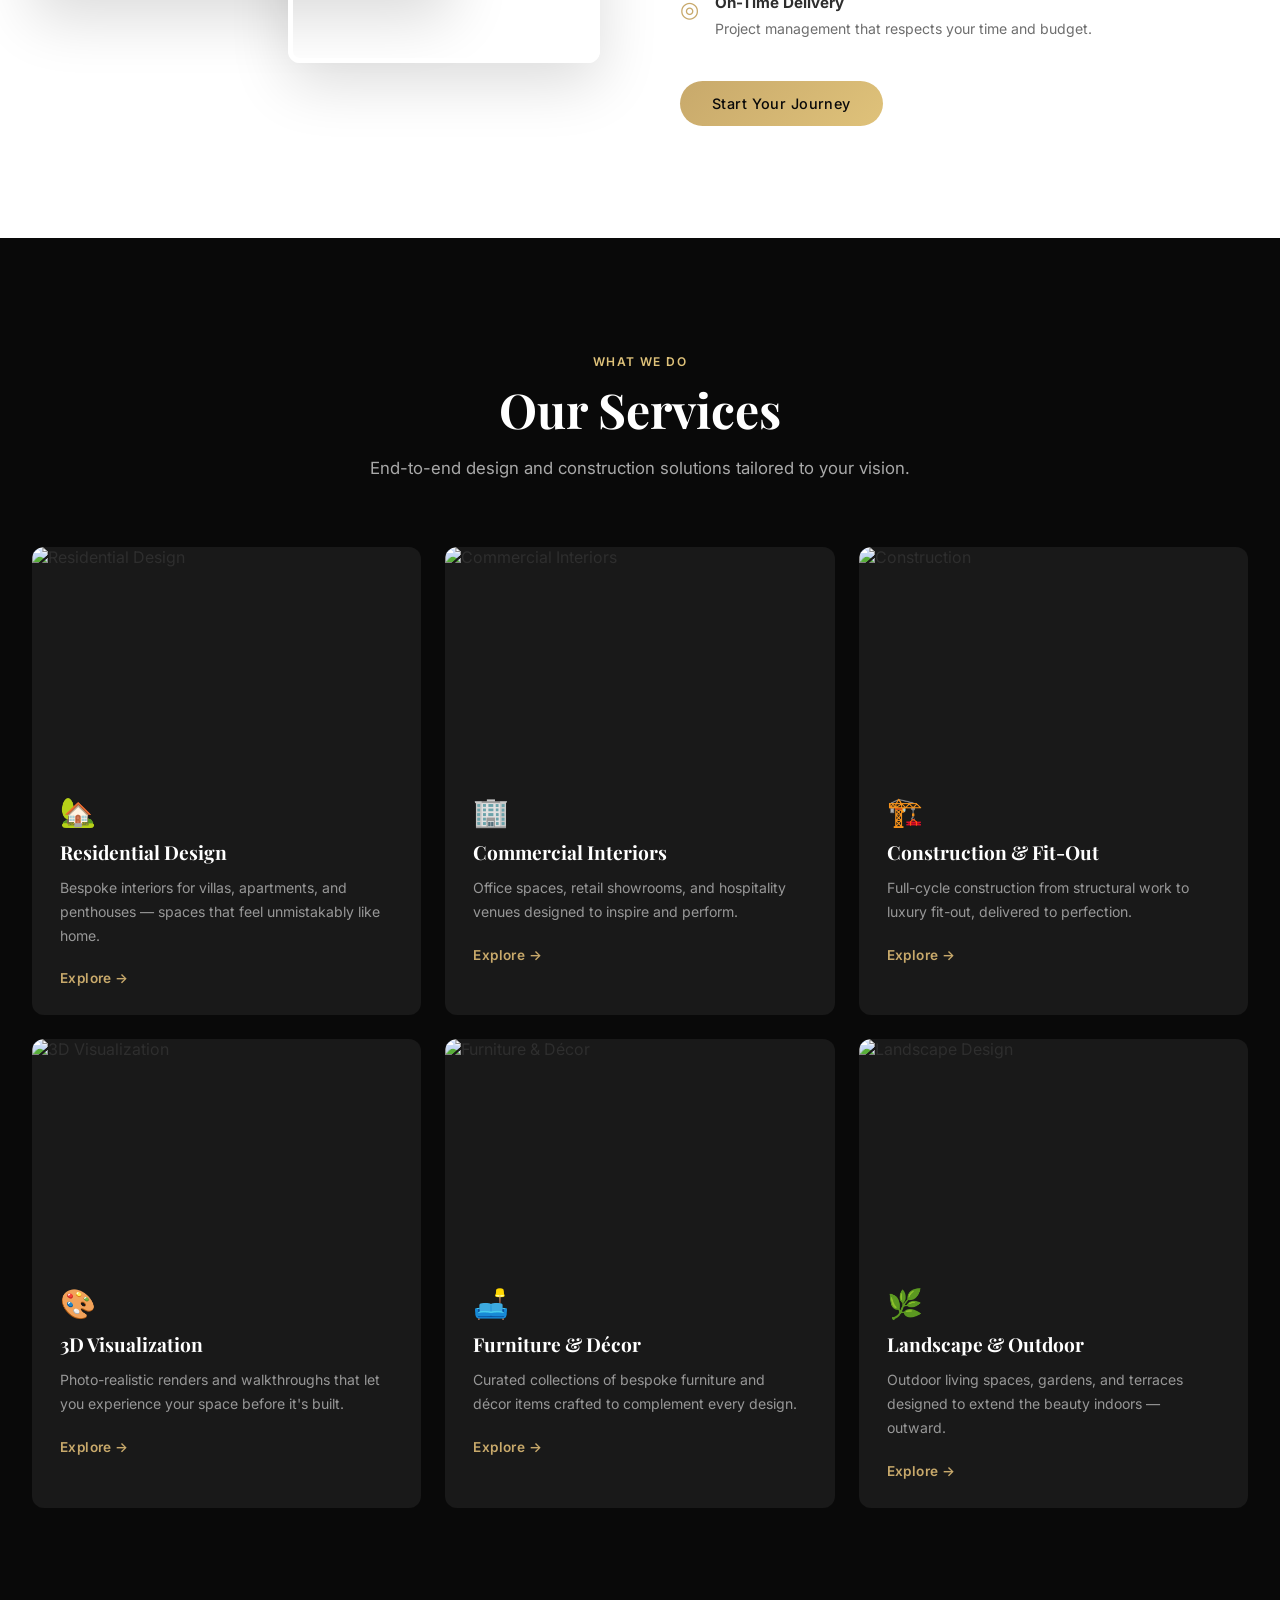
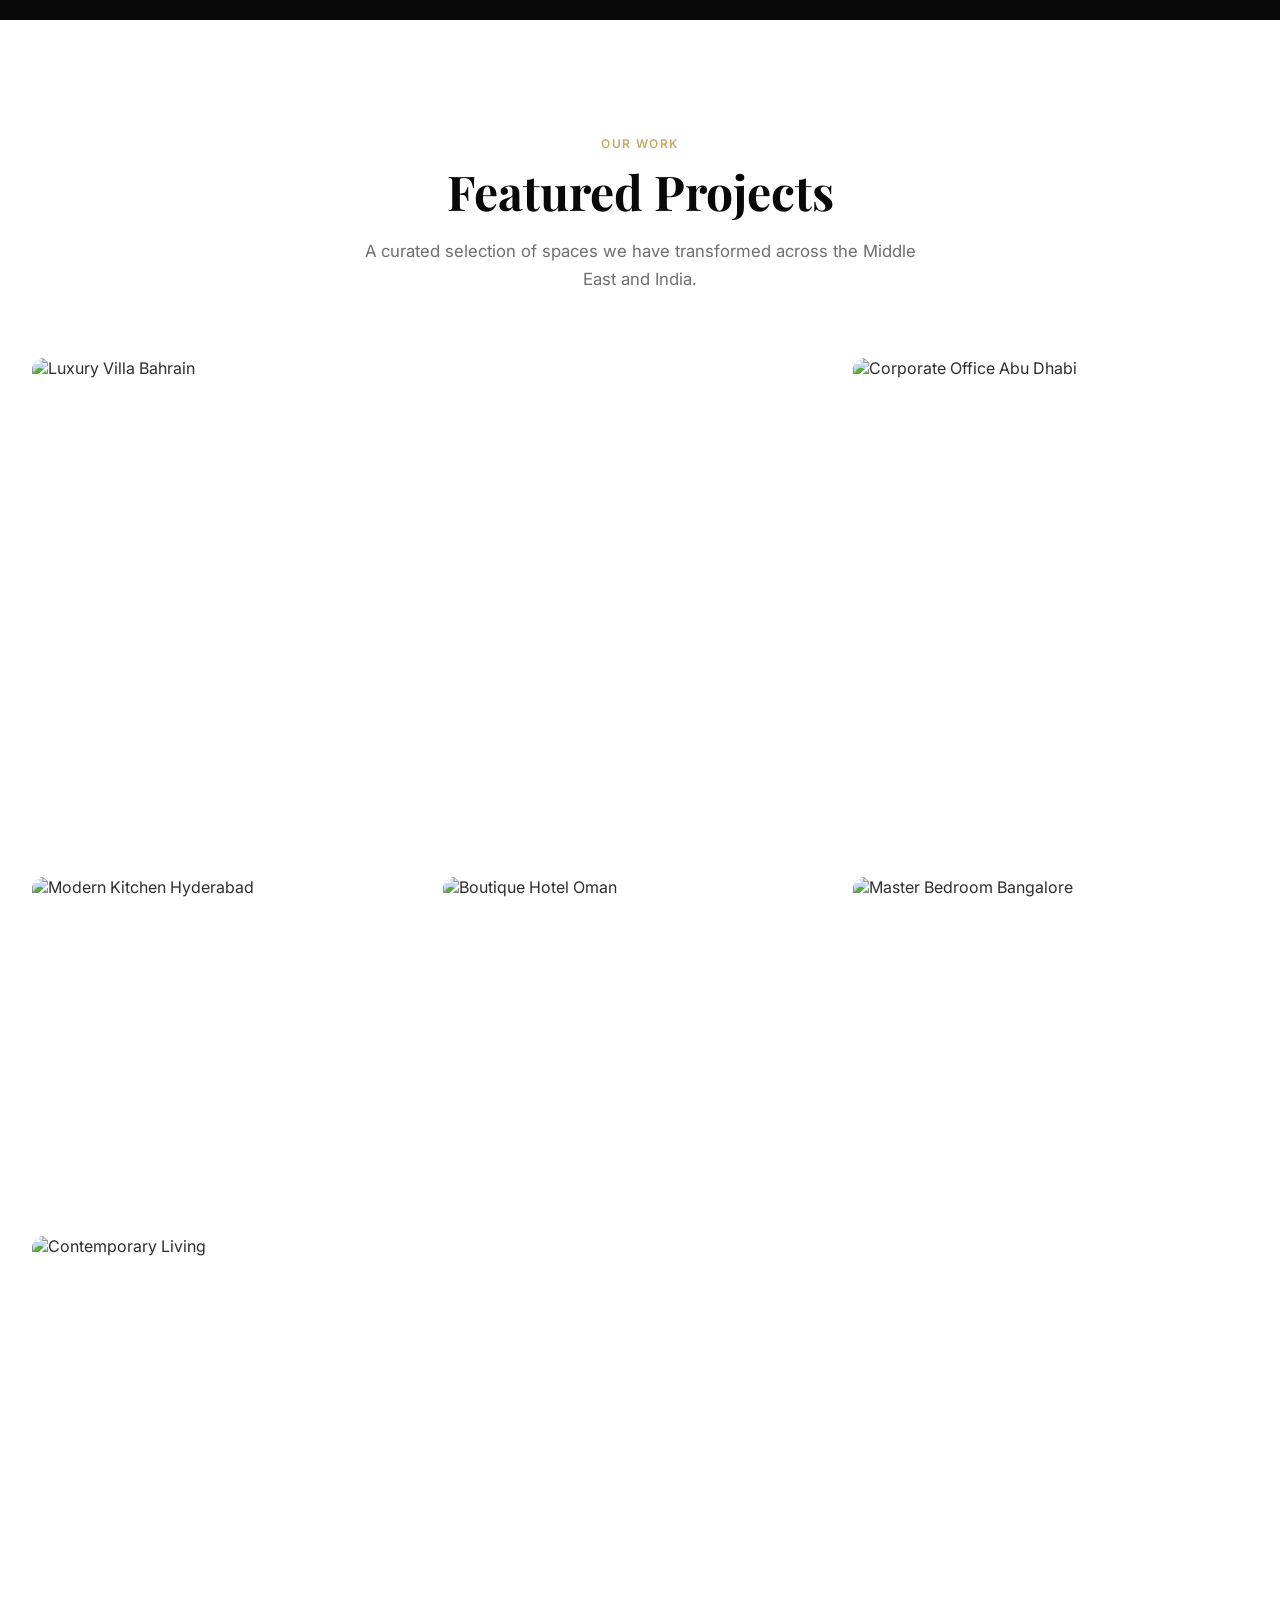
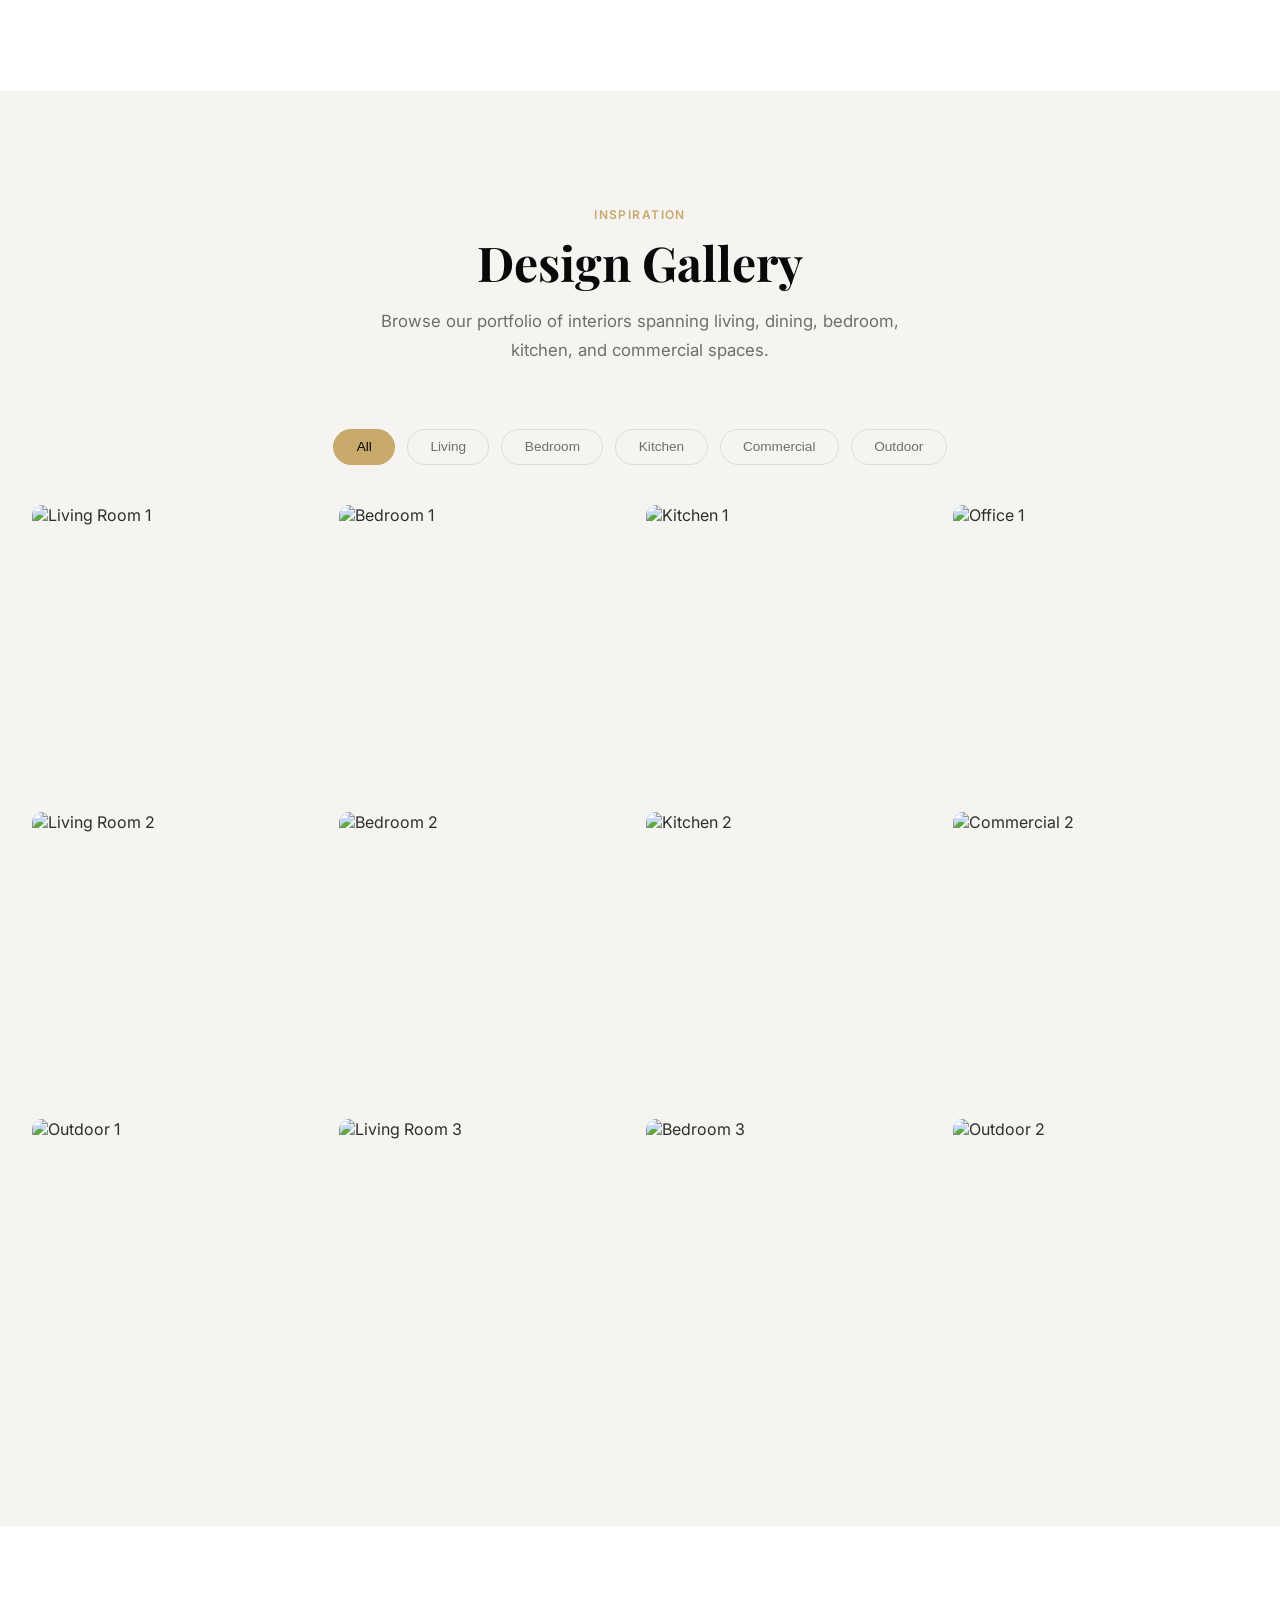
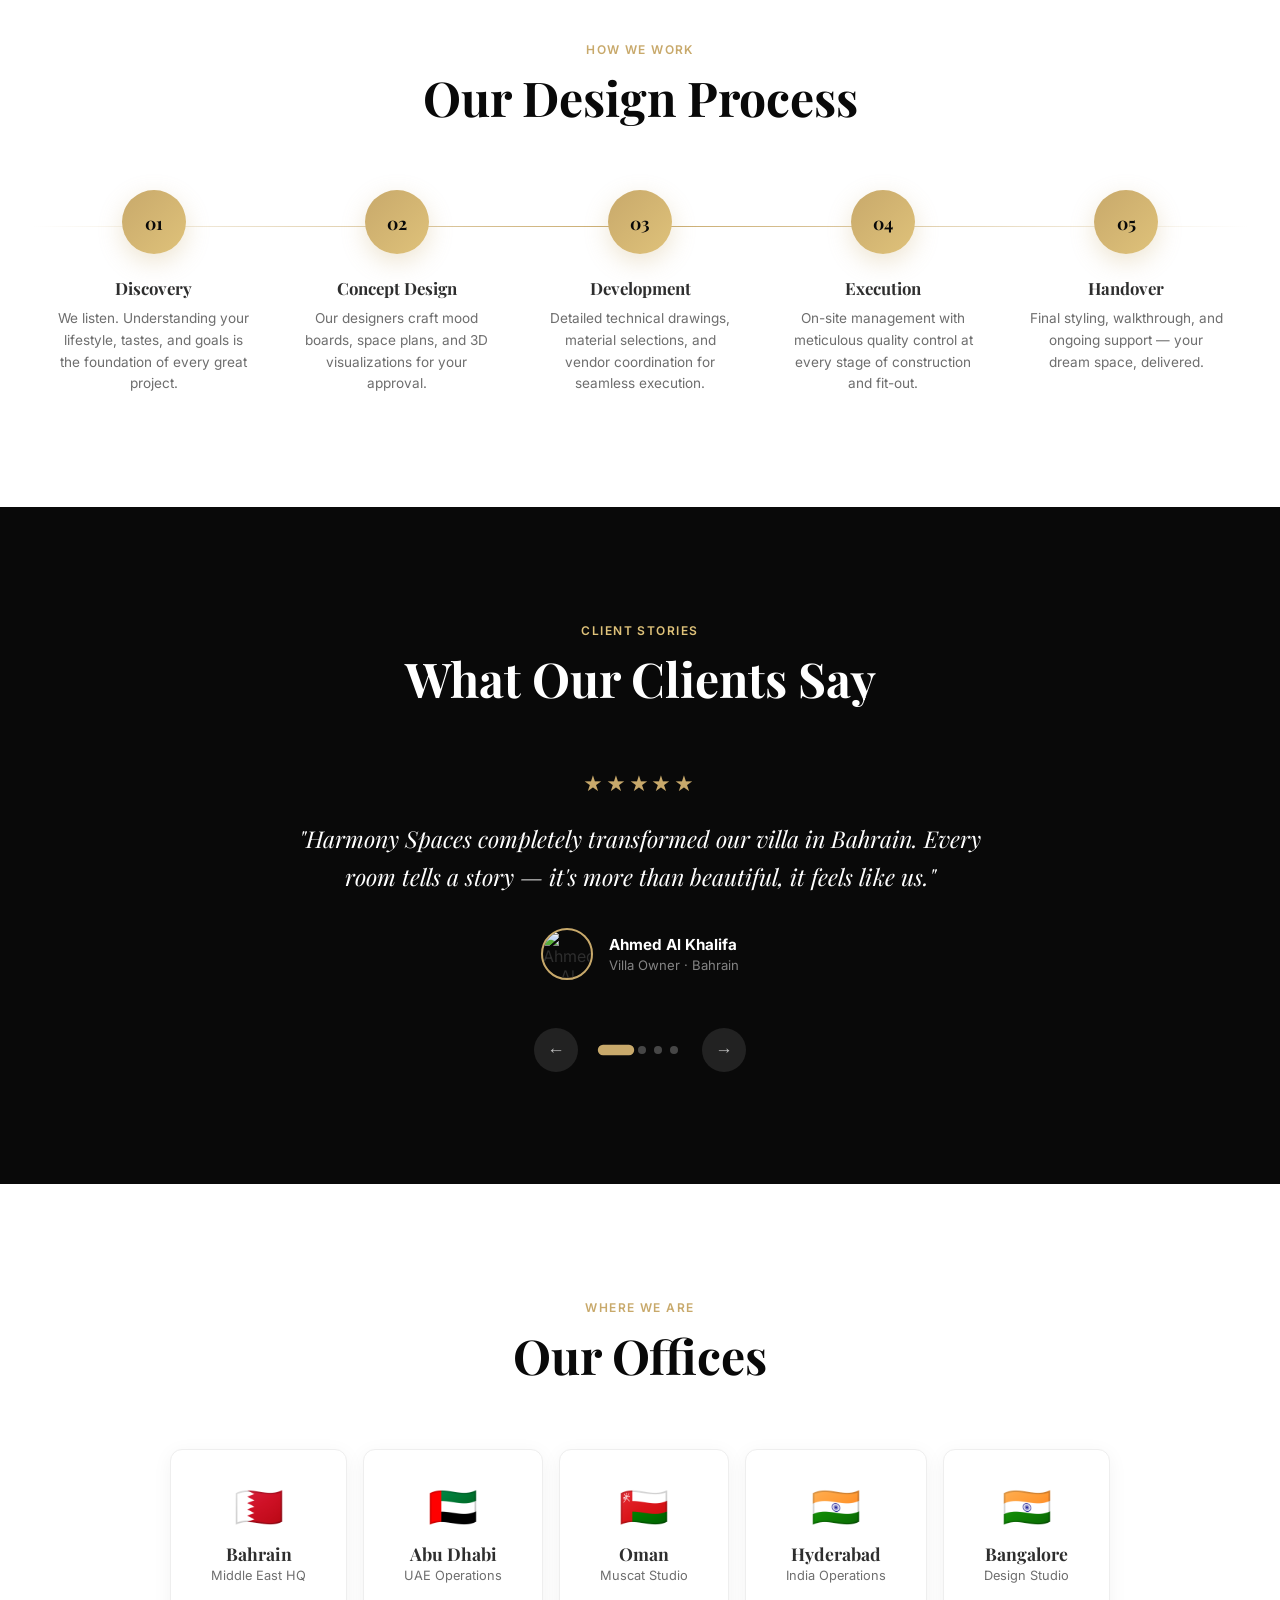
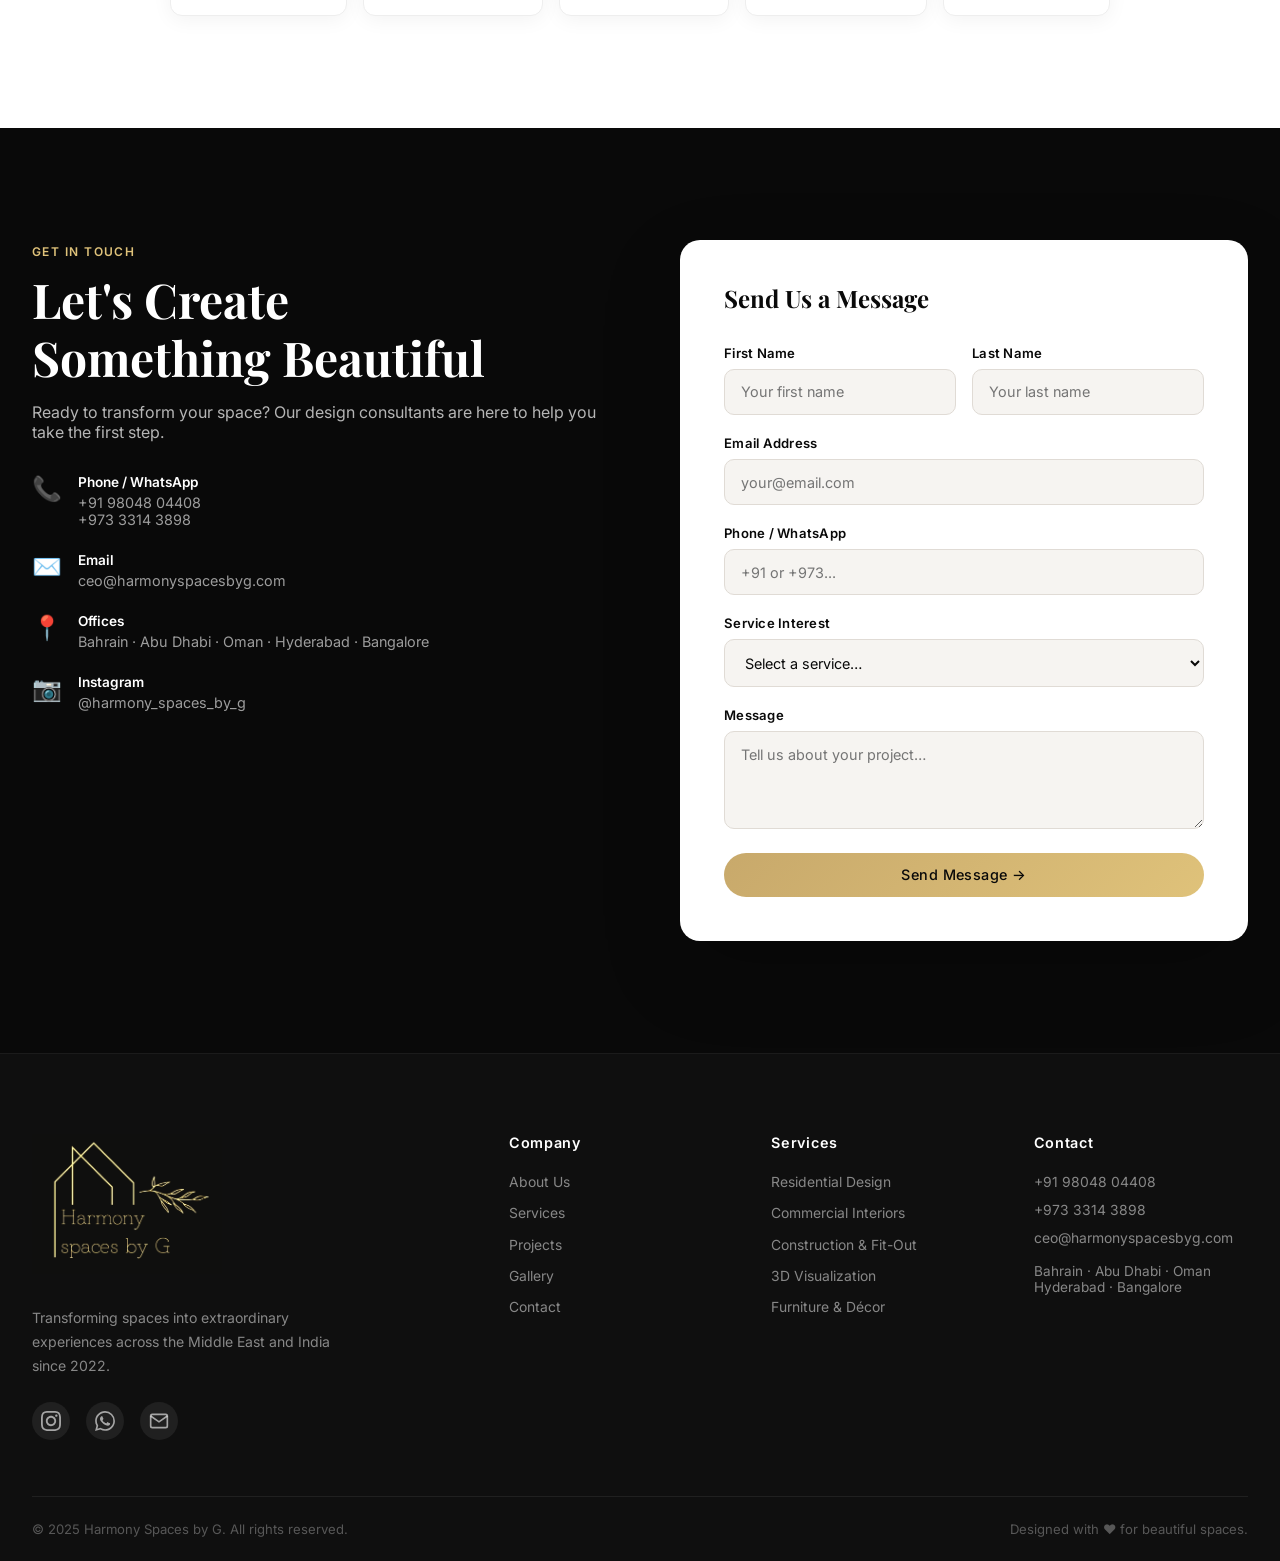
==== commit 2dfe032e: "Fix email typo: harmonyspacebyg → harmonyspacesbyg Corrected in components.js, index.html, about.htm" ====
--- a/index.html
+++ b/index.html
@@ -637,7 +637,7 @@
               <div class="contact-icon">✉️</div>
               <div>
                 <strong>Email</strong>
-                <a href="mailto:ceo@harmonyspacebyg.com">ceo@harmonyspacebyg.com</a>
+                <a href="mailto:ceo@harmonyspacesbyg.com">ceo@harmonyspacesbyg.com</a>
               </div>
             </div>
             <div class="contact-item">
@@ -726,7 +726,7 @@
             <a href="https://wa.me/919804804408" target="_blank" rel="noopener" aria-label="WhatsApp">
               <svg viewBox="0 0 24 24" fill="currentColor" width="20" height="20"><path d="M17.472 14.382c-.297-.149-1.758-.867-2.03-.967-.273-.099-.471-.148-.67.15-.197.297-.767.966-.94 1.164-.173.199-.347.223-.644.075-.297-.15-1.255-.463-2.39-1.475-.883-.788-1.48-1.761-1.653-2.059-.173-.297-.018-.458.13-.606.134-.133.298-.347.446-.52.149-.174.198-.298.298-.497.099-.198.05-.371-.025-.52-.075-.149-.669-1.612-.916-2.207-.242-.579-.487-.5-.669-.51-.173-.008-.371-.01-.57-.01-.198 0-.52.074-.792.372-.272.297-1.04 1.016-1.04 2.479 0 1.462 1.065 2.875 1.213 3.074.149.198 2.096 3.2 5.077 4.487.709.306 1.262.489 1.694.625.712.227 1.36.195 1.871.118.571-.085 1.758-.719 2.006-1.413.248-.694.248-1.289.173-1.413-.074-.124-.272-.198-.57-.347m-5.421 7.403h-.004a9.87 9.87 0 01-5.031-1.378l-.361-.214-3.741.982.998-3.648-.235-.374a9.86 9.86 0 01-1.51-5.26c.001-5.45 4.436-9.884 9.888-9.884 2.64 0 5.122 1.03 6.988 2.898a9.825 9.825 0 012.893 6.994c-.003 5.45-4.437 9.884-9.885 9.884m8.413-18.297A11.815 11.815 0 0012.05 0C5.495 0 .16 5.335.157 11.892c0 2.096.547 4.142 1.588 5.945L.057 24l6.305-1.654a11.882 11.882 0 005.683 1.448h.005c6.554 0 11.89-5.335 11.893-11.893a11.821 11.821 0 00-3.48-8.413z"/></svg>
             </a>
-            <a href="mailto:ceo@harmonyspacebyg.com" aria-label="Email">
+            <a href="mailto:ceo@harmonyspacesbyg.com" aria-label="Email">
               <svg viewBox="0 0 24 24" fill="none" stroke="currentColor" stroke-width="2" width="20" height="20"><path d="M4 4h16c1.1 0 2 .9 2 2v12c0 1.1-.9 2-2 2H4c-1.1 0-2-.9-2-2V6c0-1.1.9-2 2-2z"/><polyline points="22,6 12,13 2,6"/></svg>
             </a>
           </div>
@@ -755,7 +755,7 @@
           <h4>Contact</h4>
           <p><a href="tel:+919804804408">+91 98048 04408</a></p>
           <p><a href="tel:+97333143898">+973 3314 3898</a></p>
-          <p><a href="mailto:ceo@harmonyspacebyg.com">ceo@harmonyspacebyg.com</a></p>
+          <p><a href="mailto:ceo@harmonyspacesbyg.com">ceo@harmonyspacesbyg.com</a></p>
           <p style="margin-top:1rem;color:rgba(255,255,255,0.5);font-size:0.85rem;">Bahrain · Abu Dhabi · Oman<br/>Hyderabad · Bangalore</p>
         </div>
       </div>
